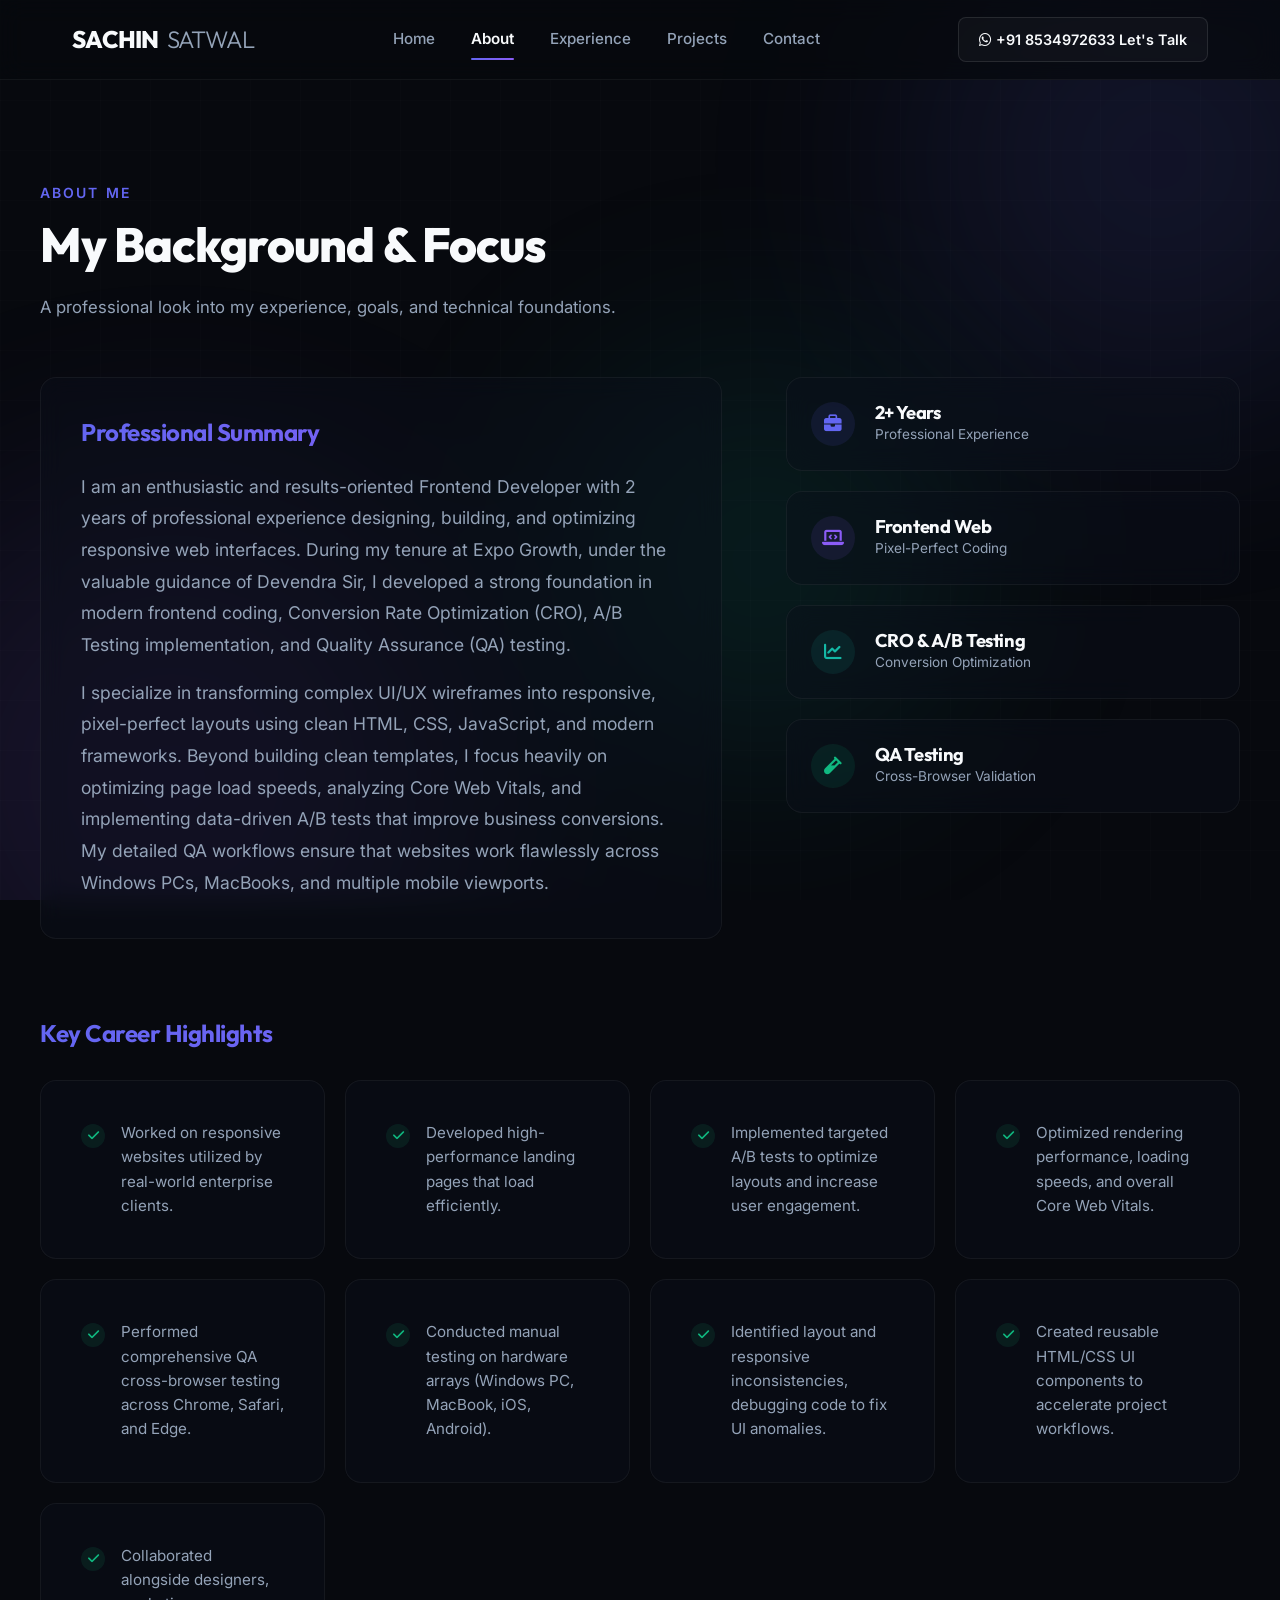
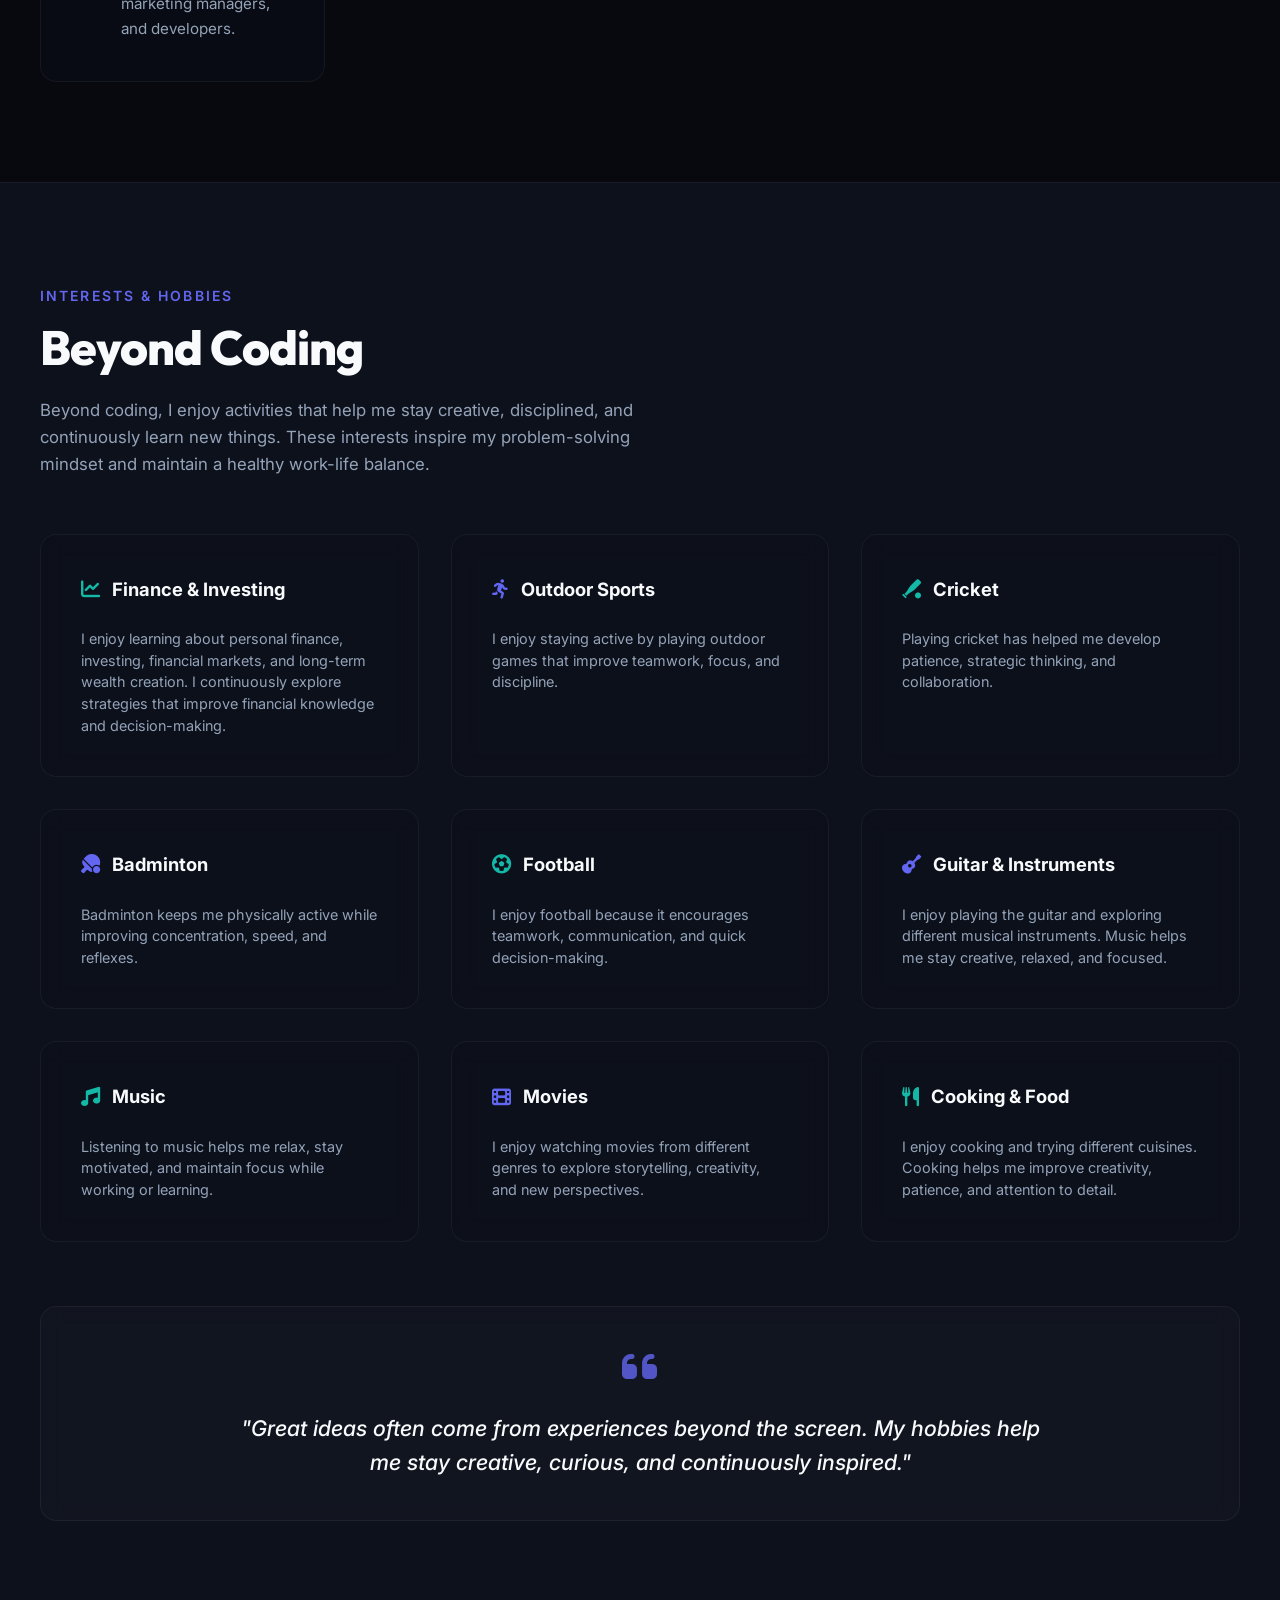
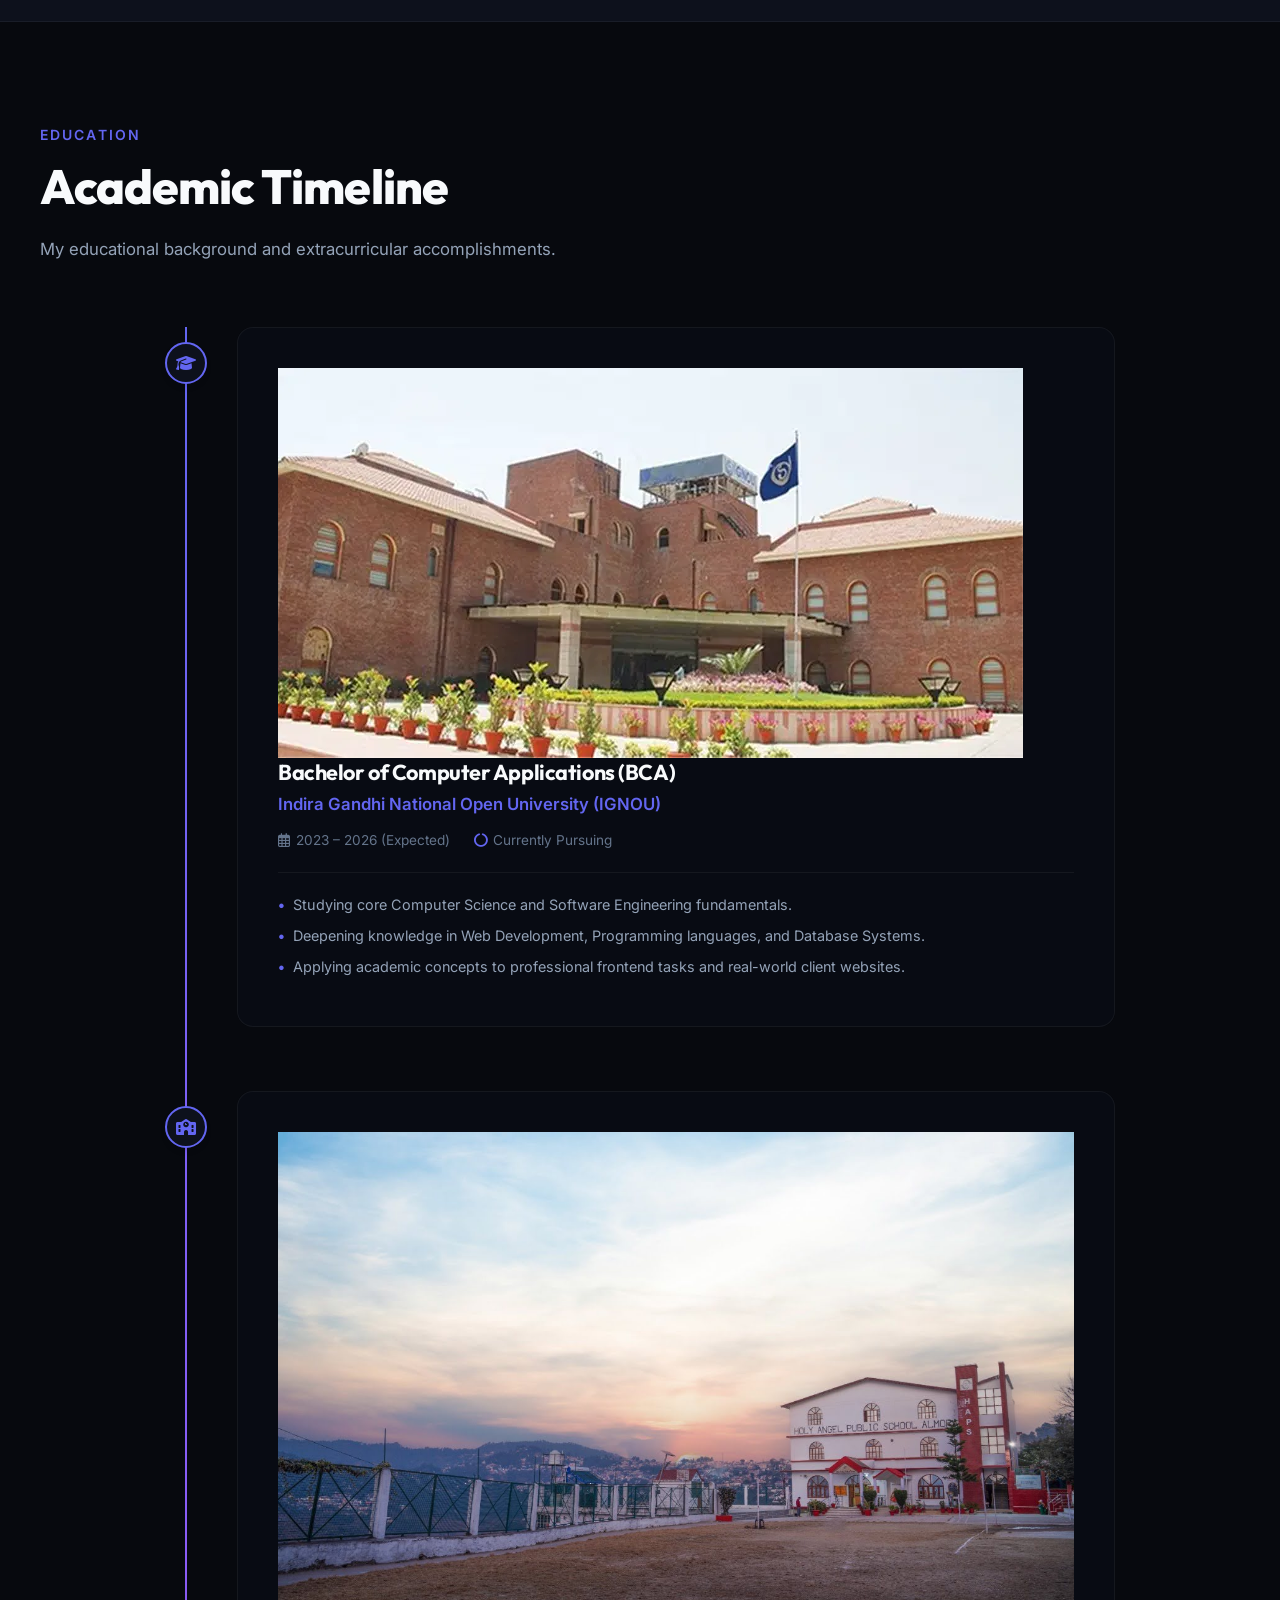
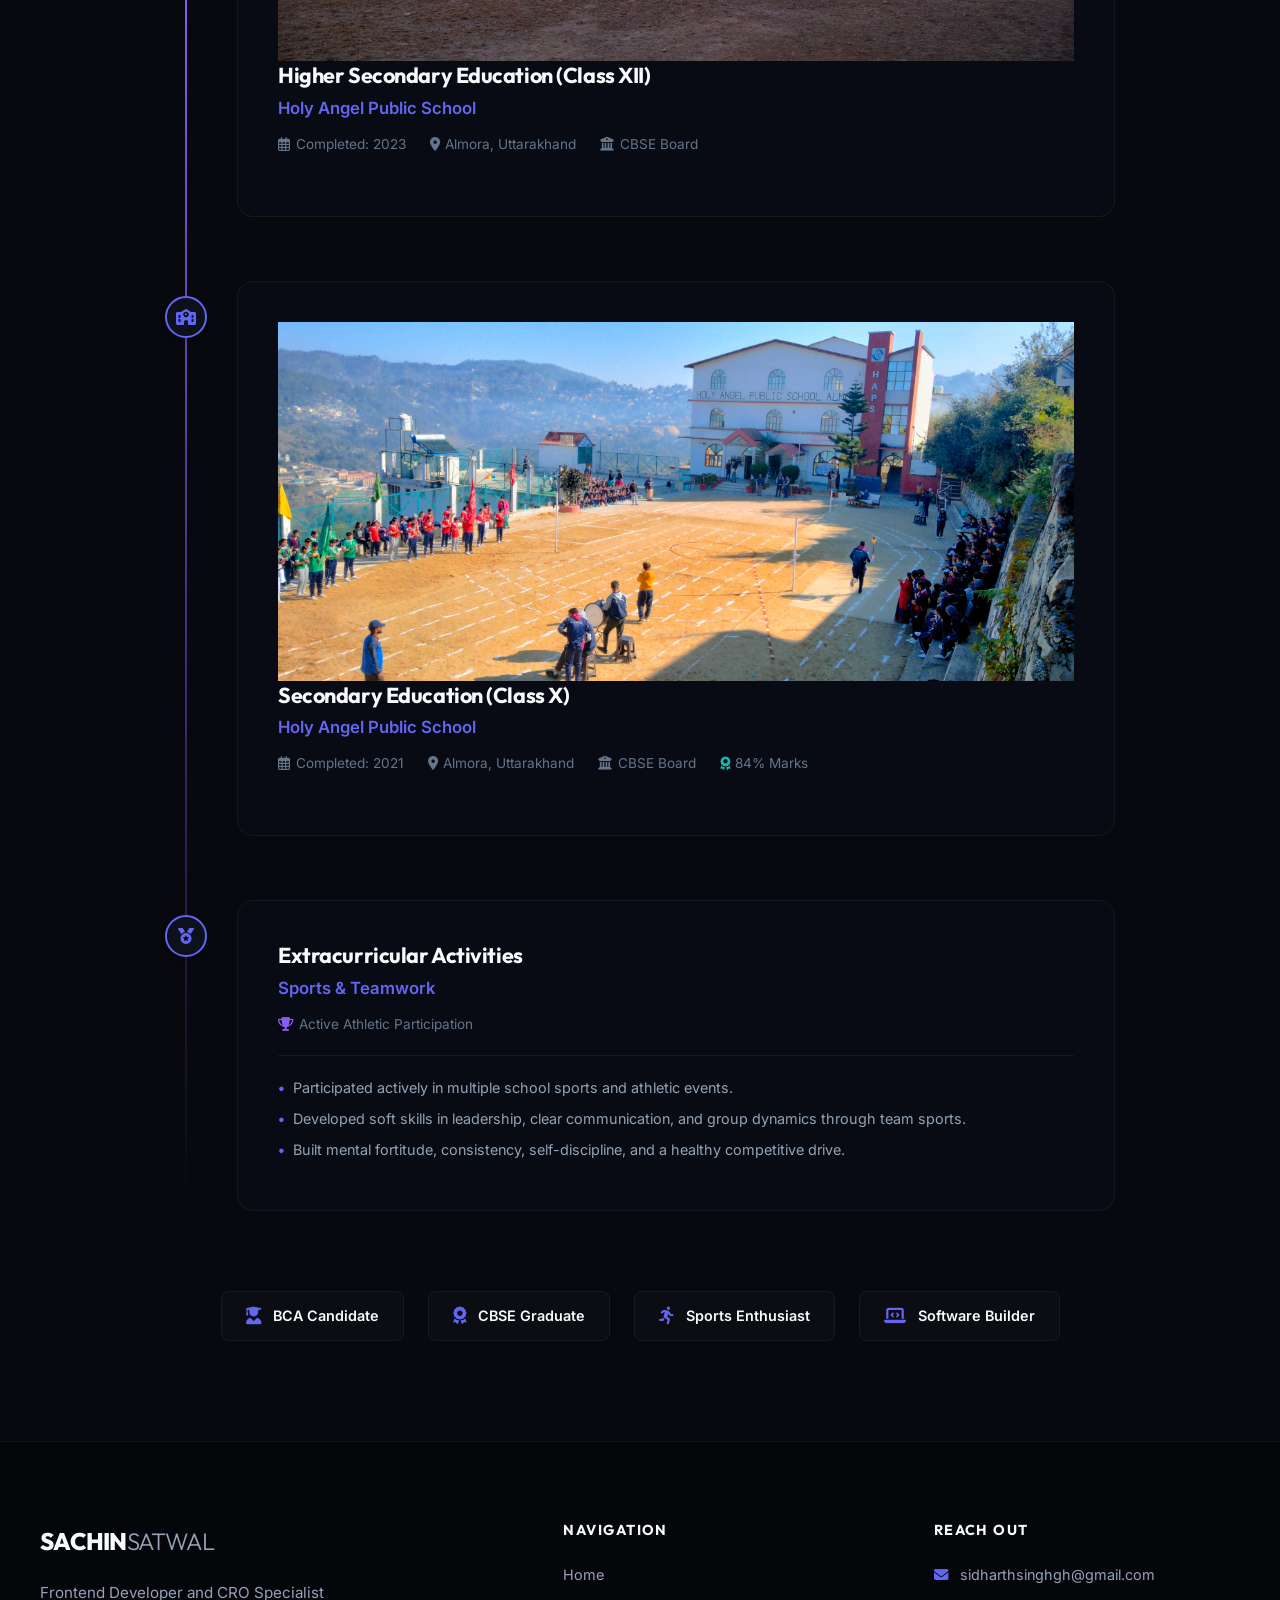
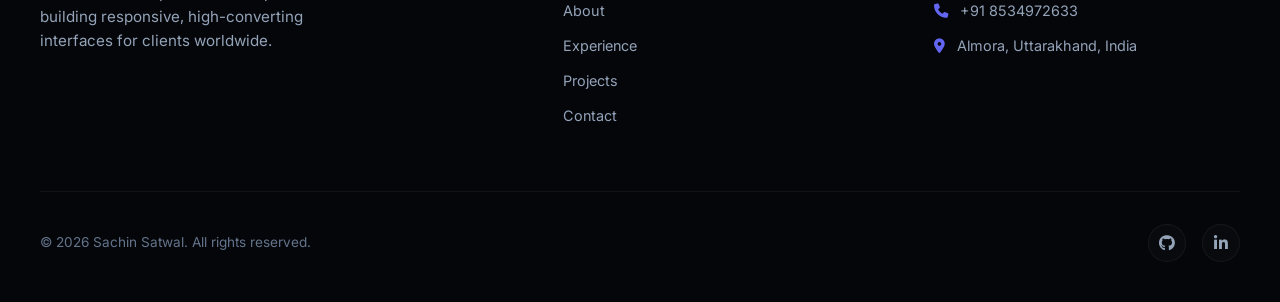
==== about.html @ 00984427 "updated" ====
<!DOCTYPE html>
<html lang="en">
<head>
    <meta charset="UTF-8">
    <meta name="viewport" content="width=device-width, initial-scale=1.0">
    <meta name="description" content="Learn more about Sachin Satwal - Frontend Developer, CRO & A/B Testing Specialist. Review his professional background, education, and detailed technical skills.">
    <title>About Me | Sachin Satwal</title>
    <!-- Fonts & CSS -->
    <link rel="stylesheet" href="style.css">
    <!-- FontAwesome Icons CDN -->
    <link rel="stylesheet" href="https://cdnjs.cloudflare.com/ajax/libs/font-awesome/6.4.0/css/all.min.css">
</head>
<body>
    <!-- Premium Loader Overlay -->
    <div class="loader-overlay">
        <div class="loader-content">
            <div class="loader-spinner"></div>
            <div class="loader-logo">SACHIN<span>.SATWAL</span></div>
        </div>
    </div>

    <!-- Background Decoration -->
    <div class="background-blobs">
        <div class="blob blob-1"></div>
        <div class="blob blob-2"></div>
        <div class="blob blob-3"></div>
    </div>
    <div class="background-grid"></div>

    <!-- Sticky Navigation Header -->
    <header class="header">
        <div class="nav-container">
            <a href="index.html" class="logo">SACHIN<span>SATWAL</span></a>
            
            <nav class="nav-links">
                <a href="index.html" class="nav-link">Home</a>
                <a href="about.html" class="nav-link">About</a>
                <a href="experience.html" class="nav-link">Experience</a>
                <a href="projects.html" class="nav-link">Projects</a>
                <a href="contact.html" class="nav-link">Contact</a>
            </nav>

            <a href="https://wa.me/918534972633" target="_blank" class="nav-cta"><i class="fab fa-whatsapp"></i> +91 8534972633 Let's Talk</a>

            <button class="mobile-nav-toggle" aria-label="Toggle Menu">
                <span></span>
                <span></span>
                <span></span>
            </button>
        </div>
    </header>

    <!-- Mobile Drawer Panel Navigation -->
    <div class="mobile-menu">
        <a href="index.html" class="nav-link">Home</a>
        <a href="about.html" class="nav-link">About</a>
        <a href="experience.html" class="nav-link">Experience</a>
        <a href="projects.html" class="nav-link">Projects</a>
        <a href="contact.html" class="nav-link">Contact</a>
        <a href="contact.html" class="btn btn-primary" style="margin-top: 1rem; width: 100%;">Let's Talk</a>
    </div>

    <main style="padding-top: var(--header-height);">
        <!-- About Profile & Career Section -->
        <section>
            <div class="container">
                <div class="reveal">
                    <span class="section-subtitle">About Me</span>
                    <h1 class="section-title">My Background & Focus</h1>
                    <p class="section-description">A professional look into my experience, goals, and technical foundations.</p>
                </div>

                <div class="about-layout" style="margin-bottom: 5rem;">
                    <!-- Professional Summary -->
                    <div class="about-left reveal">
                        <div class="glass-card">
                            <h2 style="font-family: var(--font-heading); font-size: 1.5rem; margin-bottom: 1.5rem;" class="text-gradient-primary">Professional Summary</h2>
                            <p class="about-summary">
                                I am an enthusiastic and results-oriented Frontend Developer with 2 years of professional experience designing, building, and optimizing responsive web interfaces. During my tenure at Expo Growth, under the valuable guidance of Devendra Sir, I developed a strong foundation in modern frontend coding, Conversion Rate Optimization (CRO), A/B Testing implementation, and Quality Assurance (QA) testing. 
                            </p>
                            <p class="about-summary" style="margin-top: 1rem;">
                                I specialize in transforming complex UI/UX wireframes into responsive, pixel-perfect layouts using clean HTML, CSS, JavaScript, and modern frameworks. Beyond building clean templates, I focus heavily on optimizing page load speeds, analyzing Core Web Vitals, and implementing data-driven A/B tests that improve business conversions. My detailed QA workflows ensure that websites work flawlessly across Windows PCs, MacBooks, and multiple mobile viewports.
                            </p>
                        </div>
                    </div>

                    <!-- Stat Cards column -->
                    <div class="about-right reveal" style="transition-delay: 0.1s;">
                        <div style="display: flex; flex-direction: column; gap: 1.25rem;">
                            <div class="glass-card" style="padding: 1.5rem; display: flex; align-items: center; gap: 1.25rem; transform: none; box-shadow: none;">
                                <div class="highlight-icon" style="background: rgba(99,102,241,0.1); color: var(--accent-indigo); width: 44px; height: 44px; font-size: 1.1rem; margin-top: 0;">
                                    <i class="fas fa-briefcase"></i>
                                </div>
                                <div>
                                    <h4 style="font-size: 1.15rem; font-weight: 700;">2+ Years</h4>
                                    <p style="font-size: 0.85rem; color: var(--text-secondary);">Professional Experience</p>
                                </div>
                            </div>
                            <div class="glass-card" style="padding: 1.5rem; display: flex; align-items: center; gap: 1.25rem; transform: none; box-shadow: none;">
                                <div class="highlight-icon" style="background: rgba(139,92,246,0.1); color: var(--accent-violet); width: 44px; height: 44px; font-size: 1.1rem; margin-top: 0;">
                                    <i class="fas fa-laptop-code"></i>
                                </div>
                                <div>
                                    <h4 style="font-size: 1.15rem; font-weight: 700;">Frontend Web</h4>
                                    <p style="font-size: 0.85rem; color: var(--text-secondary);">Pixel-Perfect Coding</p>
                                </div>
                            </div>
                            <div class="glass-card" style="padding: 1.5rem; display: flex; align-items: center; gap: 1.25rem; transform: none; box-shadow: none;">
                                <div class="highlight-icon" style="background: rgba(20,184,166,0.1); color: var(--accent-teal); width: 44px; height: 44px; font-size: 1.1rem; margin-top: 0;">
                                    <i class="fas fa-chart-line"></i>
                                </div>
                                <div>
                                    <h4 style="font-size: 1.15rem; font-weight: 700;">CRO & A/B Testing</h4>
                                    <p style="font-size: 0.85rem; color: var(--text-secondary);">Conversion Optimization</p>
                                </div>
                            </div>
                            <div class="glass-card" style="padding: 1.5rem; display: flex; align-items: center; gap: 1.25rem; transform: none; box-shadow: none;">
                                <div class="highlight-icon" style="background: rgba(16,185,129,0.1); color: var(--accent-emerald); width: 44px; height: 44px; font-size: 1.1rem; margin-top: 0;">
                                    <i class="fas fa-vial"></i>
                                </div>
                                <div>
                                    <h4 style="font-size: 1.15rem; font-weight: 700;">QA Testing</h4>
                                    <p style="font-size: 0.85rem; color: var(--text-secondary);">Cross-Browser Validation</p>
                                </div>
                            </div>
                        </div>
                    </div>
                </div>

                <!-- Career Highlights -->
                <div class="reveal">
                    <h3 style="font-family: var(--font-heading); font-size: 1.5rem; margin-bottom: 2rem;" class="text-gradient-primary">Key Career Highlights</h3>
                    <div class="highlights-list">
                        <div class="glass-card highlight-item">
                            <div class="highlight-icon"><i class="fas fa-check"></i></div>
                            <div class="highlight-text">Worked on responsive websites utilized by real-world enterprise clients.</div>
                        </div>
                        <div class="glass-card highlight-item">
                            <div class="highlight-icon"><i class="fas fa-check"></i></div>
                            <div class="highlight-text">Developed high-performance landing pages that load efficiently.</div>
                        </div>
                        <div class="glass-card highlight-item">
                            <div class="highlight-icon"><i class="fas fa-check"></i></div>
                            <div class="highlight-text">Implemented targeted A/B tests to optimize layouts and increase user engagement.</div>
                        </div>
                        <div class="glass-card highlight-item">
                            <div class="highlight-icon"><i class="fas fa-check"></i></div>
                            <div class="highlight-text">Optimized rendering performance, loading speeds, and overall Core Web Vitals.</div>
                        </div>
                        <div class="glass-card highlight-item">
                            <div class="highlight-icon"><i class="fas fa-check"></i></div>
                            <div class="highlight-text">Performed comprehensive QA cross-browser testing across Chrome, Safari, and Edge.</div>
                        </div>
                        <div class="glass-card highlight-item">
                            <div class="highlight-icon"><i class="fas fa-check"></i></div>
                            <div class="highlight-text">Conducted manual testing on hardware arrays (Windows PC, MacBook, iOS, Android).</div>
                        </div>
                        <div class="glass-card highlight-item">
                            <div class="highlight-icon"><i class="fas fa-check"></i></div>
                            <div class="highlight-text">Identified layout and responsive inconsistencies, debugging code to fix UI anomalies.</div>
                        </div>
                        <div class="glass-card highlight-item">
                            <div class="highlight-icon"><i class="fas fa-check"></i></div>
                            <div class="highlight-text">Created reusable HTML/CSS UI components to accelerate project workflows.</div>
                        </div>
                        <div class="glass-card highlight-item">
                            <div class="highlight-icon"><i class="fas fa-check"></i></div>
                            <div class="highlight-text">Collaborated alongside designers, marketing managers, and developers.</div>
                        </div>
                    </div>
                </div>
            </div>
        </section>

        <!-- Interests & Hobbies Section -->
        <section style="background: var(--bg-secondary); border-top: 1px solid var(--card-border); border-bottom: 1px solid var(--card-border);">
            <div class="container">
                <div class="reveal">
                    <span class="section-subtitle">Interests & Hobbies</span>
                    <h2 class="section-title">Beyond Coding</h2>
                    <p class="section-description">Beyond coding, I enjoy activities that help me stay creative, disciplined, and continuously learn new things. These interests inspire my problem-solving mindset and maintain a healthy work-life balance.</p>
                </div>

                <div class="skills-grid reveal">
                    <!-- Finance & Investing -->
                    <div class="glass-card">
                        <div class="skill-category-title">
                            <i class="fas fa-chart-line skill-category-icon" style="color: var(--accent-teal);"></i>
                            <span>Finance & Investing</span>
                        </div>
                        <p style="color: var(--text-secondary); font-size: 0.9rem; line-height: 1.5; margin-top: 1rem;">I enjoy learning about personal finance, investing, financial markets, and long-term wealth creation. I continuously explore strategies that improve financial knowledge and decision-making.</p>
                    </div>

                    <!-- Outdoor Sports -->
                    <div class="glass-card">
                        <div class="skill-category-title">
                            <i class="fas fa-running skill-category-icon" style="color: var(--accent-indigo);"></i>
                            <span>Outdoor Sports</span>
                        </div>
                        <p style="color: var(--text-secondary); font-size: 0.9rem; line-height: 1.5; margin-top: 1rem;">I enjoy staying active by playing outdoor games that improve teamwork, focus, and discipline.</p>
                    </div>

                    <!-- Cricket -->
                    <div class="glass-card">
                        <div class="skill-category-title">
                            <i class="fas fa-baseball-bat-ball skill-category-icon" style="color: var(--accent-teal);"></i>
                            <span>Cricket</span>
                        </div>
                        <p style="color: var(--text-secondary); font-size: 0.9rem; line-height: 1.5; margin-top: 1rem;">Playing cricket has helped me develop patience, strategic thinking, and collaboration.</p>
                    </div>

                    <!-- Badminton -->
                    <div class="glass-card">
                        <div class="skill-category-title">
                            <i class="fas fa-table-tennis-paddle-ball skill-category-icon" style="color: var(--accent-indigo);"></i>
                            <span>Badminton</span>
                        </div>
                        <p style="color: var(--text-secondary); font-size: 0.9rem; line-height: 1.5; margin-top: 1rem;">Badminton keeps me physically active while improving concentration, speed, and reflexes.</p>
                    </div>

                    <!-- Football -->
                    <div class="glass-card">
                        <div class="skill-category-title">
                            <i class="fas fa-futbol skill-category-icon" style="color: var(--accent-teal);"></i>
                            <span>Football</span>
                        </div>
                        <p style="color: var(--text-secondary); font-size: 0.9rem; line-height: 1.5; margin-top: 1rem;">I enjoy football because it encourages teamwork, communication, and quick decision-making.</p>
                    </div>

                    <!-- Guitar & Musical Instruments -->
                    <div class="glass-card">
                        <div class="skill-category-title">
                            <i class="fas fa-guitar skill-category-icon" style="color: var(--accent-indigo);"></i>
                            <span>Guitar & Instruments</span>
                        </div>
                        <p style="color: var(--text-secondary); font-size: 0.9rem; line-height: 1.5; margin-top: 1rem;">I enjoy playing the guitar and exploring different musical instruments. Music helps me stay creative, relaxed, and focused.</p>
                    </div>

                    <!-- Music -->
                    <div class="glass-card">
                        <div class="skill-category-title">
                            <i class="fas fa-music skill-category-icon" style="color: var(--accent-teal);"></i>
                            <span>Music</span>
                        </div>
                        <p style="color: var(--text-secondary); font-size: 0.9rem; line-height: 1.5; margin-top: 1rem;">Listening to music helps me relax, stay motivated, and maintain focus while working or learning.</p>
                    </div>

                    <!-- Movies -->
                    <div class="glass-card">
                        <div class="skill-category-title">
                            <i class="fas fa-film skill-category-icon" style="color: var(--accent-indigo);"></i>
                            <span>Movies</span>
                        </div>
                        <p style="color: var(--text-secondary); font-size: 0.9rem; line-height: 1.5; margin-top: 1rem;">I enjoy watching movies from different genres to explore storytelling, creativity, and new perspectives.</p>
                    </div>

                    <!-- Cooking & Food -->
                    <div class="glass-card">
                        <div class="skill-category-title">
                            <i class="fas fa-utensils skill-category-icon" style="color: var(--accent-teal);"></i>
                            <span>Cooking & Food</span>
                        </div>
                        <p style="color: var(--text-secondary); font-size: 0.9rem; line-height: 1.5; margin-top: 1rem;">I enjoy cooking and trying different cuisines. Cooking helps me improve creativity, patience, and attention to detail.</p>
                    </div>
                </div>
                
                <div class="quote-container reveal" style="text-align: center; margin-top: 4rem; padding: 2.5rem; background: rgba(255,255,255,0.02); border-radius: var(--radius-md); border: 1px solid var(--card-border); backdrop-filter: blur(10px); transition: var(--transition-smooth);">
                    <i class="fas fa-quote-left" style="color: var(--accent-indigo); font-size: 2.5rem; margin-bottom: 1.5rem; opacity: 0.8;"></i>
                    <p style="font-size: 1.35rem; font-weight: 500; font-style: italic; color: var(--text-primary); line-height: 1.6; max-width: 800px; margin: 0 auto;">"Great ideas often come from experiences beyond the screen. My hobbies help me stay creative, curious, and continuously inspired."</p>
                </div>
            </div>
        </section>

        <!-- Education Section -->
        <section>
            <div class="container">
                <div class="reveal">
                    <span class="section-subtitle">Education</span>
                    <h2 class="section-title">Academic Timeline</h2>
                    <p class="section-description">My educational background and extracurricular accomplishments.</p>
                </div>

                <div class="edu-timeline reveal">
                    <!-- BCA -->
                    <div class="edu-item">
                        <div class="edu-node">
                            <i class="fas fa-graduation-cap"></i>
                        </div>
                        <div class="glass-card edu-card">
                            <div class="edu-card-content">
                                <img src="assets/ignoupic.webp" alt="IGNOU logo" class="edu-institution-img">
                                <div class="edu-info">
                                    <h3 class="edu-degree">Bachelor of Computer Applications (BCA)</h3>
                                    <p class="edu-school">Indira Gandhi National Open University (IGNOU)</p>
                                    <div class="edu-meta">
                                        <span><i class="far fa-calendar-alt"></i> 2023 – 2026 (Expected)</span>
                                        <span><i class="fas fa-circle-notch fa-spin" style="color: var(--accent-indigo);"></i> Currently Pursuing</span>
                                    </div>
                                    <ul class="edu-highlights">
                                        <li>Studying core Computer Science and Software Engineering fundamentals.</li>
                                        <li>Deepening knowledge in Web Development, Programming languages, and Database Systems.</li>
                                        <li>Applying academic concepts to professional frontend tasks and real-world client websites.</li>
                                    </ul>
                                </div>
                            </div>
                        </div>
                    </div>

                    <!-- Class XII -->
                    <div class="edu-item">
                        <div class="edu-node">
                            <i class="fas fa-school"></i>
                        </div>
                        <div class="glass-card edu-card">
                            <div class="edu-card-content">
                                <img src="assets/school.jpg" alt="Holy Angel Public School" class="edu-institution-img">
                                <div class="edu-info">
                                    <h3 class="edu-degree">Higher Secondary Education (Class XII)</h3>
                                    <p class="edu-school">Holy Angel Public School</p>
                                    <div class="edu-meta">
                                        <span><i class="far fa-calendar-alt"></i> Completed: 2023</span>
                                        <span><i class="fas fa-location-dot"></i> Almora, Uttarakhand</span>
                                        <span><i class="fas fa-building-columns"></i> CBSE Board</span>
                                    </div>
                                </div>
                            </div>
                        </div>
                    </div>

                    <!-- Class X -->
                    <div class="edu-item">
                        <div class="edu-node">
                            <i class="fas fa-school"></i>
                        </div>
                        <div class="glass-card edu-card">
                            <div class="edu-card-content">
                                <img src="assets/school2.jpg" alt="Holy Angel Public School Campus" class="edu-institution-img">
                                <div class="edu-info">
                                    <h3 class="edu-degree">Secondary Education (Class X)</h3>
                                    <p class="edu-school">Holy Angel Public School</p>
                                    <div class="edu-meta">
                                        <span><i class="far fa-calendar-alt"></i> Completed: 2021</span>
                                        <span><i class="fas fa-location-dot"></i> Almora, Uttarakhand</span>
                                        <span><i class="fas fa-building-columns"></i> CBSE Board</span>
                                        <span><i class="fas fa-award" style="color: var(--accent-teal);"></i> 84% Marks</span>
                                    </div>
                                </div>
                            </div>
                        </div>
                    </div>

                    <!-- Extracurricular Activities -->
                    <div class="edu-item">
                        <div class="edu-node">
                            <i class="fas fa-medal"></i>
                        </div>
                        <div class="glass-card edu-card">
                            <div class="edu-info">
                                <h3 class="edu-degree">Extracurricular Activities</h3>
                                <p class="edu-school">Sports & Teamwork</p>
                                <div class="edu-meta">
                                    <span><i class="fas fa-trophy" style="color: var(--accent-violet);"></i> Active Athletic Participation</span>
                                </div>
                                <ul class="edu-highlights" style="margin-top: 0.5rem;">
                                    <li>Participated actively in multiple school sports and athletic events.</li>
                                    <li>Developed soft skills in leadership, clear communication, and group dynamics through team sports.</li>
                                    <li>Built mental fortitude, consistency, self-discipline, and a healthy competitive drive.</li>
                                </ul>
                            </div>
                        </div>
                    </div>
                </div>

                <!-- Achievements Badges Showcase -->
                <div class="edu-badges reveal">
                    <div class="edu-badge"><i class="fas fa-user-graduate"></i> BCA Candidate</div>
                    <div class="edu-badge"><i class="fas fa-award"></i> CBSE Graduate</div>
                    <div class="edu-badge"><i class="fas fa-running"></i> Sports Enthusiast</div>
                    <div class="edu-badge"><i class="fas fa-laptop-code"></i> Software Builder</div>
                </div>
            </div>
        </section>
    </main>

    <!-- Footer -->
    <footer class="footer">
        <div class="footer-top">
            <div class="footer-brand-col">
                <a href="index.html" class="footer-brand-logo">SACHIN<span>SATWAL</span></a>
                <p class="footer-brand-desc">
                    Frontend Developer and CRO Specialist building responsive, high-converting interfaces for clients worldwide.
                </p>
            </div>
            
            <div class="footer-links-col">
                <h4 class="footer-col-title">Navigation</h4>
                <div class="footer-links">
                    <a href="index.html" class="footer-link">Home</a>
                    <a href="about.html" class="footer-link">About</a>
                    <a href="experience.html" class="footer-link">Experience</a>
                    <a href="projects.html" class="footer-link">Projects</a>
                    <a href="contact.html" class="footer-link">Contact</a>
                </div>
            </div>

            <div class="footer-links-col">
                <h4 class="footer-col-title">Reach Out</h4>
                <div class="footer-contact-info">
                    <p><i class="fas fa-envelope" style="color: var(--accent-indigo); margin-right: 0.5rem;"></i> sidharthsinghgh@gmail.com</p>
                    <p><i class="fas fa-phone" style="color: var(--accent-indigo); margin-right: 0.5rem;"></i> +91 8534972633</p>
                    <p><i class="fas fa-location-dot" style="color: var(--accent-indigo); margin-right: 0.5rem;"></i> Almora, Uttarakhand, India</p>
                </div>
            </div>
        </div>

        <div class="footer-bottom">
            <p class="copyright">&copy; 2026 Sachin Satwal. All rights reserved.</p>
            <div class="footer-socials">
                <a href="https://github.com/siddharthsingh125/" target="_blank" rel="noopener noreferrer" class="social-icon" style="width: 38px; height: 38px; font-size: 1rem;"><i class="fab fa-github"></i></a>
                <a href="https://linkedin.com" target="_blank" rel="noopener noreferrer" class="social-icon" style="width: 38px; height: 38px; font-size: 1rem;"><i class="fab fa-linkedin-in"></i></a>
            </div>
        </div>
    </footer>

    <!-- Global Javascript File -->
    <script src="script.js"></script>
</body>
</html>
---- style.css ----
@import url('https://fonts.googleapis.com/css2?family=Inter:wght@300;400;500;600;700&family=Outfit:wght@300;400;500;600;700;800&display=swap');

:root {
    /* Color Palette */
    --bg-primary: #07090e;
    --bg-secondary: #0d111c;
    --text-primary: #f8fafc;
    --text-secondary: #94a3b8;
    --text-muted: #64748b;
    
    /* Accents & Gradients */
    --accent-indigo: #6366f1;
    --accent-violet: #8b5cf6;
    --accent-teal: #14b8a6;
    --accent-emerald: #10b981;
    
    --grad-primary: linear-gradient(135deg, var(--accent-indigo), var(--accent-violet));
    --grad-teal: linear-gradient(135deg, var(--accent-teal), var(--accent-emerald));
    --grad-dark: linear-gradient(180deg, var(--bg-primary), var(--bg-secondary));
    
    /* Glassmorphism Variables */
    --card-bg: rgba(13, 17, 28, 0.45);
    --card-border: rgba(255, 255, 255, 0.05);
    --card-border-hover: rgba(99, 102, 241, 0.25);
    --nav-bg: rgba(7, 9, 14, 0.7);
    --shadow-sm: 0 4px 6px -1px rgba(0, 0, 0, 0.1), 0 2px 4px -1px rgba(0, 0, 0, 0.06);
    --shadow-lg: 0 20px 25px -5px rgba(0, 0, 0, 0.25), 0 10px 10px -5px rgba(0, 0, 0, 0.15);
    --glow-primary: 0 0 30px rgba(99, 102, 241, 0.15);
    --glow-secondary: 0 0 30px rgba(20, 184, 166, 0.15);
    
    /* Typography */
    --font-heading: 'Outfit', sans-serif;
    --font-body: 'Inter', sans-serif;
    
    /* Layout */
    --max-width: 1200px;
    --header-height: 80px;
    --radius-sm: 8px;
    --radius-md: 16px;
    --radius-lg: 24px;
    
    /* Transition */
    --transition-smooth: all 0.4s cubic-bezier(0.16, 1, 0.3, 1);
    --transition-fast: all 0.2s ease;
}

/* ==========================================================================
   Base Reset & Styles
   ========================================================================== */
* {
    margin: 0;
    padding: 0;
    box-sizing: border-box;
    scroll-behavior: smooth;
}

body {
    background-color: var(--bg-primary);
    color: var(--text-primary);
    font-family: var(--font-body);
    line-height: 1.6;
    overflow-x: hidden;
    position: relative;
    min-height: 100vh;
}

/* Custom Scrollbar */
::-webkit-scrollbar {
    width: 8px;
}
::-webkit-scrollbar-track {
    background: var(--bg-primary);
}
::-webkit-scrollbar-thumb {
    background: rgba(255, 255, 255, 0.15);
    border-radius: var(--radius-sm);
    border: 2px solid var(--bg-primary);
}
::-webkit-scrollbar-thumb:hover {
    background: var(--accent-indigo);
}

a {
    color: inherit;
    text-decoration: none;
    transition: var(--transition-fast);
}

img {
    max-width: 100%;
    height: auto;
    display: block;
}

ul {
    list-style: none;
}

/* Background Blobs */
.background-blobs {
    position: fixed;
    top: 0;
    left: 0;
    width: 100vw;
    height: 100vh;
    z-index: -2;
    overflow: hidden;
    pointer-events: none;
}

.blob {
    position: absolute;
    border-radius: 50%;
    filter: blur(120px);
    opacity: 0.12;
    animation: blob-float 20s infinite alternate ease-in-out;
}

.blob-1 {
    width: 500px;
    height: 500px;
    background: var(--accent-indigo);
    top: -10%;
    right: -10%;
    animation-duration: 25s;
}

.blob-2 {
    width: 600px;
    height: 600px;
    background: var(--accent-violet);
    bottom: -20%;
    left: -10%;
    animation-duration: 30s;
    animation-delay: -5s;
}

.blob-3 {
    width: 400px;
    height: 400px;
    background: var(--accent-teal);
    top: 40%;
    right: 25%;
    animation-duration: 22s;
    animation-delay: -8s;
}

@keyframes blob-float {
    0% {
        transform: translate(0, 0) scale(1);
    }
    50% {
        transform: translate(60px, -40px) scale(1.15);
    }
    100% {
        transform: translate(-40px, 50px) scale(0.9);
    }
}

/* Background Overlay Grid */
.background-grid {
    position: fixed;
    top: 0;
    left: 0;
    width: 100%;
    height: 100%;
    z-index: -1;
    background-image: 
        linear-gradient(to right, rgba(255, 255, 255, 0.01) 1px, transparent 1px),
        linear-gradient(to bottom, rgba(255, 255, 255, 0.01) 1px, transparent 1px);
    background-size: 50px 50px;
    pointer-events: none;
}

/* ==========================================================================
   Typography & Typography Utilities
   ========================================================================== */
h1, h2, h3, h4, h5, h6 {
    font-family: var(--font-heading);
    font-weight: 700;
    letter-spacing: -0.02em;
    line-height: 1.2;
}

.text-gradient-primary {
    background: var(--grad-primary);
    -webkit-background-clip: text;
    -webkit-text-fill-color: transparent;
    background-clip: text;
}

.text-gradient-teal {
    background: var(--grad-teal);
    -webkit-background-clip: text;
    -webkit-text-fill-color: transparent;
    background-clip: text;
}

.section-subtitle {
    font-size: 0.875rem;
    font-weight: 600;
    text-transform: uppercase;
    letter-spacing: 0.15em;
    color: var(--accent-indigo);
    margin-bottom: 0.75rem;
    display: inline-block;
}

.section-title {
    font-size: clamp(2rem, 4vw, 3rem);
    margin-bottom: 1.25rem;
    font-weight: 800;
}

.section-description {
    color: var(--text-secondary);
    max-width: 600px;
    margin-bottom: 3.5rem;
    font-size: 1.05rem;
}

/* ==========================================================================
   Components: Header & Navigation
   ========================================================================== */
.header {
    position: fixed;
    top: 0;
    left: 0;
    width: 100%;
    height: var(--header-height);
    background: var(--nav-bg);
    backdrop-filter: blur(12px);
    -webkit-backdrop-filter: blur(12px);
    border-bottom: 1px solid var(--card-border);
    z-index: 100;
    transition: var(--transition-smooth);
}

.header.scrolled {
    height: 70px;
    background: rgba(7, 9, 14, 0.9);
    box-shadow: var(--shadow-lg);
}

.nav-container {
    max-width: var(--max-width);
    height: 100%;
    margin: 0 auto;
    padding: 0 2rem;
    display: flex;
    justify-content: space-between;
    align-items: center;
}

.logo {
    font-family: var(--font-heading);
    font-size: 1.5rem;
    font-weight: 800;
    letter-spacing: -0.03em;
    display: flex;
    align-items: center;
    gap: 0.5rem;
}

.logo span {
    font-weight: 300;
    color: var(--text-secondary);
}

.nav-links {
    display: flex;
    gap: 2.25rem;
    align-items: center;
}

.nav-link {
    font-size: 0.95rem;
    font-weight: 500;
    color: var(--text-secondary);
    position: relative;
    padding: 0.5rem 0;
}

.nav-link:hover {
    color: var(--text-primary);
}

.nav-link::after {
    content: '';
    position: absolute;
    bottom: 0;
    left: 0;
    width: 0;
    height: 2px;
    background: var(--grad-primary);
    transition: var(--transition-smooth);
    border-radius: 2px;
}

.nav-link.active {
    color: var(--text-primary);
    font-weight: 600;
}

.nav-link.active::after {
    width: 100%;
}

/* Call to Action Button in Nav */
.nav-cta {
    padding: 0.6rem 1.25rem;
    border-radius: var(--radius-sm);
    font-size: 0.9rem;
    font-weight: 600;
    border: 1px solid rgba(255, 255, 255, 0.1);
    background: rgba(255, 255, 255, 0.03);
    transition: var(--transition-smooth);
}

.nav-cta:hover {
    background: var(--text-primary);
    color: var(--bg-primary);
    border-color: var(--text-primary);
    box-shadow: 0 0 20px rgba(255, 255, 255, 0.1);
}

/* Mobile Nav Toggle */
.mobile-nav-toggle {
    display: none;
    background: none;
    border: none;
    cursor: pointer;
    width: 40px;
    height: 40px;
    position: relative;
    z-index: 110;
}

.mobile-nav-toggle span {
    display: block;
    width: 24px;
    height: 2px;
    background: var(--text-primary);
    position: absolute;
    left: 8px;
    transition: var(--transition-smooth);
}

.mobile-nav-toggle span:nth-child(1) { top: 14px; }
.mobile-nav-toggle span:nth-child(2) { top: 20px; }
.mobile-nav-toggle span:nth-child(3) { top: 26px; }

.mobile-nav-toggle.open span:nth-child(1) {
    transform: translateY(6px) rotate(45deg);
}

.mobile-nav-toggle.open span:nth-child(2) {
    opacity: 0;
}

.mobile-nav-toggle.open span:nth-child(3) {
    transform: translateY(-6px) rotate(-45deg);
}

/* Mobile Menu Panel */
.mobile-menu {
    position: fixed;
    top: 0;
    right: -100%;
    width: 300px;
    height: 100vh;
    background: rgba(7, 9, 14, 0.98);
    backdrop-filter: blur(20px);
    -webkit-backdrop-filter: blur(20px);
    border-left: 1px solid var(--card-border);
    padding: 100px 30px 40px;
    display: flex;
    flex-direction: column;
    gap: 2rem;
    z-index: 99;
    transition: var(--transition-smooth);
    box-shadow: var(--shadow-lg);
}

.mobile-menu.open {
    right: 0;
}

.mobile-menu .nav-link {
    font-size: 1.2rem;
    padding: 0.5rem 0;
}

/* ==========================================================================
   Components: Layout & Sections
   ========================================================================== */
section {
    padding: 100px 2rem;
    position: relative;
}

.container {
    max-width: var(--max-width);
    margin: 0 auto;
}

/* Glassmorphism Cards */
.glass-card {
    background: var(--card-bg);
    border: 1px solid var(--card-border);
    border-radius: var(--radius-md);
    padding: 2.5rem;
    backdrop-filter: blur(12px);
    -webkit-backdrop-filter: blur(12px);
    transition: var(--transition-smooth);
}

.glass-card:hover {
    border-color: var(--card-border-hover);
    transform: translateY(-6px);
    box-shadow: var(--shadow-lg), var(--glow-primary);
}

/* Premium Buttons */
.btn-group {
    display: flex;
    gap: 1.25rem;
    flex-wrap: wrap;
}

.btn {
    display: inline-flex;
    align-items: center;
    justify-content: center;
    gap: 0.75rem;
    padding: 0.9rem 2rem;
    border-radius: var(--radius-sm);
    font-size: 0.95rem;
    font-weight: 600;
    cursor: pointer;
    transition: var(--transition-smooth);
}

.btn-primary {
    background: var(--grad-primary);
    color: var(--text-primary);
    border: none;
    box-shadow: 0 4px 20px rgba(99, 102, 241, 0.3);
}

.btn-primary:hover {
    box-shadow: 0 6px 30px rgba(99, 102, 241, 0.5), 0 0 15px rgba(139, 92, 246, 0.4);
    transform: translateY(-2px);
}

.btn-secondary {
    background: rgba(255, 255, 255, 0.03);
    color: var(--text-primary);
    border: 1px solid rgba(255, 255, 255, 0.1);
}

.btn-secondary:hover {
    background: rgba(255, 255, 255, 0.08);
    border-color: rgba(255, 255, 255, 0.25);
    transform: translateY(-2px);
}

.btn-icon {
    font-size: 1.1rem;
    transition: var(--transition-fast);
}

.btn:hover .btn-icon {
    transform: translateX(3px);
}

/* ==========================================================================
   Section: Hero Section
   ========================================================================== */
.hero-section {
    min-height: 100vh;
    display: flex;
    align-items: center;
    justify-content: center;
    padding-top: var(--header-height);
    position: relative;
}

.hero-content {
    text-align: center;
    max-width: 850px;
    display: flex;
    flex-direction: column;
    align-items: center;
    z-index: 5;
}

.hero-tag {
    font-size: 0.9rem;
    font-weight: 600;
    letter-spacing: 0.2em;
    text-transform: uppercase;
    color: var(--accent-indigo);
    background: rgba(99, 102, 241, 0.08);
    border: 1px solid rgba(99, 102, 241, 0.2);
    padding: 0.5rem 1.25rem;
    border-radius: 100px;
    margin-bottom: 2rem;
    box-shadow: var(--glow-primary);
}

.hero-title {
    font-size: clamp(2.5rem, 7vw, 5.5rem);
    font-weight: 800;
    line-height: 1.05;
    letter-spacing: -0.04em;
    margin-bottom: 1.5rem;
}

.hero-title span {
    display: block;
}

.hero-subtitle {
    font-size: clamp(1.2rem, 3vw, 2.2rem);
    font-weight: 700;
    color: var(--text-primary);
    margin-bottom: 2rem;
    height: 48px; /* Maintain height for typewriter typing to prevent layout shifts */
    display: flex;
    align-items: center;
    justify-content: center;
    font-family: var(--font-heading);
}

.hero-desc {
    font-size: clamp(1.05rem, 2vw, 1.2rem);
    color: var(--text-secondary);
    max-width: 650px;
    margin-bottom: 3.5rem;
    line-height: 1.7;
}

/* Hero Social Icons */
.hero-socials {
    display: flex;
    gap: 1.5rem;
    margin-top: 3rem;
}

.social-icon {
    width: 46px;
    height: 46px;
    border-radius: 50%;
    border: 1px solid var(--card-border);
    background: rgba(255, 255, 255, 0.02);
    display: flex;
    align-items: center;
    justify-content: center;
    color: var(--text-secondary);
    font-size: 1.2rem;
    transition: var(--transition-smooth);
}

.social-icon:hover {
    color: var(--text-primary);
    border-color: var(--accent-indigo);
    background: rgba(99, 102, 241, 0.08);
    transform: translateY(-4px) scale(1.05);
    box-shadow: var(--glow-primary);
}

/* Scroll Indicator */
.scroll-indicator {
    position: absolute;
    bottom: 3rem;
    left: 50%;
    transform: translateX(-50%);
    display: flex;
    flex-direction: column;
    align-items: center;
    gap: 0.5rem;
    color: var(--text-muted);
    font-size: 0.8rem;
    letter-spacing: 0.1em;
    text-transform: uppercase;
}

.mouse {
    width: 24px;
    height: 38px;
    border: 2px solid var(--text-muted);
    border-radius: 12px;
    position: relative;
}

.mouse::before {
    content: '';
    position: absolute;
    top: 8px;
    left: 50%;
    transform: translateX(-50%);
    width: 4px;
    height: 8px;
    background: var(--text-secondary);
    border-radius: 4px;
    animation: scroll-wheel 1.6s infinite ease-in-out;
}

@keyframes scroll-wheel {
    0% { opacity: 0; transform: translate(-50%, 0); }
    30% { opacity: 1; }
    100% { opacity: 0; transform: translate(-50%, 12px); }
}

/* ==========================================================================
   Section: Stats Cards Block
   ========================================================================== */
.stats-grid {
    display: grid;
    grid-template-columns: repeat(auto-fit, minmax(200px, 1fr));
    gap: 1.5rem;
    margin-bottom: 4rem;
}

.stat-card {
    text-align: center;
    padding: 2rem 1.5rem;
    position: relative;
    overflow: hidden;
}

.stat-number {
    font-family: var(--font-heading);
    font-size: 3rem;
    font-weight: 800;
    margin-bottom: 0.5rem;
    line-height: 1;
}

.stat-title {
    font-size: 0.9rem;
    color: var(--text-secondary);
    font-weight: 500;
}

/* ==========================================================================
   Section: About Me
   ========================================================================== */
.about-layout {
    display: grid;
    grid-template-columns: 1.2fr 0.8fr;
    gap: 4rem;
    margin-top: 2rem;
}

.about-left {
    display: flex;
    flex-direction: column;
    gap: 2.5rem;
}

.about-right {
    display: flex;
    flex-direction: column;
    gap: 2rem;
}

.about-summary {
    font-size: 1.1rem;
    color: var(--text-secondary);
    line-height: 1.8;
}

/* Highlight Items */
.highlights-list {
    display: grid;
    grid-template-columns: repeat(auto-fit, minmax(280px, 1fr));
    gap: 1.25rem;
}

.highlight-item {
    display: flex;
    gap: 1rem;
    align-items: flex-start;
}

.highlight-icon {
    width: 24px;
    height: 24px;
    border-radius: 50%;
    background: rgba(16, 185, 129, 0.1);
    color: var(--accent-emerald);
    display: flex;
    align-items: center;
    justify-content: center;
    flex-shrink: 0;
    font-size: 0.8rem;
    margin-top: 0.2rem;
}

.highlight-text {
    font-size: 0.95rem;
    color: var(--text-secondary);
}

/* ==========================================================================
   Section: Technical Skills
   ========================================================================== */
.skills-grid {
    display: grid;
    grid-template-columns: repeat(auto-fit, minmax(280px, 1fr));
    gap: 2rem;
}

.skill-category-title {
    font-size: 1.15rem;
    font-weight: 700;
    margin-bottom: 1.5rem;
    display: flex;
    align-items: center;
    gap: 0.75rem;
}

.skill-category-icon {
    color: var(--accent-indigo);
    font-size: 1.2rem;
}

.skills-pills {
    display: flex;
    flex-wrap: wrap;
    gap: 0.75rem;
}

.skill-pill {
    font-size: 0.85rem;
    font-weight: 500;
    color: var(--text-secondary);
    background: rgba(255, 255, 255, 0.03);
    border: 1px solid var(--card-border);
    padding: 0.5rem 1rem;
    border-radius: 100px;
    transition: var(--transition-smooth);
    display: inline-flex;
    align-items: center;
    gap: 0.5rem;
}

.skill-pill i {
    font-size: 0.95rem;
    background: var(--grad-primary);
    -webkit-background-clip: text;
    -webkit-text-fill-color: transparent;
}

.skill-pill:hover {
    border-color: var(--accent-indigo);
    color: var(--text-primary);
    background: rgba(99, 102, 241, 0.08);
    transform: translateY(-2px);
    box-shadow: 0 4px 12px rgba(99, 102, 241, 0.15);
}

/* ==========================================================================
   Section: Experience Vertical Timeline
   ========================================================================== */
.timeline {
    position: relative;
    max-width: 900px;
    margin: 4rem auto 0;
    padding-left: 3rem;
}

.timeline::before {
    content: '';
    position: absolute;
    top: 0;
    left: 7.5px;
    width: 2px;
    height: 100%;
    background: linear-gradient(180deg, var(--accent-indigo), var(--accent-teal), transparent);
}

.timeline-item {
    position: relative;
    margin-bottom: 4rem;
}

.timeline-item:last-child {
    margin-bottom: 0;
}

.timeline-dot {
    position: absolute;
    left: -3rem;
    top: 8px;
    width: 17px;
    height: 17px;
    border-radius: 50%;
    background: var(--bg-primary);
    border: 3px solid var(--accent-indigo);
    box-shadow: 0 0 10px var(--accent-indigo);
    z-index: 2;
    transition: var(--transition-smooth);
}

.timeline-item:hover .timeline-dot {
    background: var(--accent-indigo);
    box-shadow: 0 0 15px var(--accent-indigo), 0 0 30px var(--accent-indigo);
}

.timeline-card {
    position: relative;
}

.timeline-header {
    display: flex;
    justify-content: space-between;
    align-items: flex-start;
    flex-wrap: wrap;
    gap: 1rem;
    border-bottom: 1px solid var(--card-border);
    padding-bottom: 1.25rem;
    margin-bottom: 1.5rem;
}

.timeline-role {
    font-size: 1.35rem;
    font-weight: 700;
    margin-bottom: 0.25rem;
}

.timeline-company {
    font-size: 1rem;
    font-weight: 500;
    color: var(--accent-indigo);
}

.timeline-meta {
    text-align: right;
}

.timeline-duration {
    font-size: 0.9rem;
    font-weight: 600;
    color: var(--text-primary);
    background: rgba(255, 255, 255, 0.05);
    padding: 0.35rem 0.85rem;
    border-radius: var(--radius-sm);
    display: inline-block;
    margin-bottom: 0.5rem;
}

.timeline-manager {
    font-size: 0.8rem;
    color: var(--text-muted);
}

.timeline-body p {
    color: var(--text-secondary);
    margin-bottom: 1.5rem;
    font-size: 1rem;
}

.timeline-responsibilities-title {
    font-size: 0.95rem;
    font-weight: 600;
    margin-bottom: 1rem;
    text-transform: uppercase;
    letter-spacing: 0.05em;
    color: var(--text-primary);
}

.timeline-responsibilities {
    display: grid;
    grid-template-columns: 1fr;
    gap: 0.75rem;
    margin-bottom: 2rem;
}

.responsibility-item {
    display: flex;
    gap: 0.75rem;
    font-size: 0.95rem;
    color: var(--text-secondary);
}

.responsibility-bullet {
    color: var(--accent-indigo);
    font-size: 0.8rem;
    margin-top: 0.35rem;
}

/* Experience Achievement Grid */
.experience-achievements {
    margin-top: 2.5rem;
}

.achievements-grid {
    display: grid;
    grid-template-columns: repeat(auto-fit, minmax(260px, 1fr));
    gap: 1.25rem;
}

.achievement-card {
    background: rgba(255, 255, 255, 0.015);
    border: 1px solid rgba(255, 255, 255, 0.03);
    border-radius: var(--radius-sm);
    padding: 1.25rem;
    display: flex;
    gap: 1rem;
    align-items: center;
    transition: var(--transition-smooth);
}

.achievement-card:hover {
    background: rgba(255, 255, 255, 0.03);
    border-color: var(--accent-teal);
    transform: scale(1.02);
}

.achievement-icon {
    font-size: 1.25rem;
    color: var(--accent-teal);
    flex-shrink: 0;
}

.achievement-text {
    font-size: 0.9rem;
    color: var(--text-secondary);
}

/* Timeline Tech Stack Footer */
.timeline-tech-stack {
    border-top: 1px solid var(--card-border);
    padding-top: 1.25rem;
    margin-top: 2rem;
}

.timeline-tech-title {
    font-size: 0.85rem;
    font-weight: 600;
    text-transform: uppercase;
    letter-spacing: 0.08em;
    color: var(--text-muted);
    margin-bottom: 0.75rem;
}

/* Timeline Experience CTA */
.experience-cta-wrapper {
    margin-top: 5rem;
    text-align: center;
}

.experience-cta {
    font-size: 1.2rem;
    font-weight: 500;
    color: var(--text-secondary);
    margin-bottom: 1.5rem;
}

/* ==========================================================================
   Section: Services
   ========================================================================== */
.services-grid {
    display: grid;
    grid-template-columns: repeat(auto-fit, minmax(320px, 1fr));
    gap: 2rem;
    margin-top: 2rem;
}

.service-card {
    position: relative;
    overflow: hidden;
}

.service-card::before {
    content: '';
    position: absolute;
    top: 0;
    left: 0;
    width: 4px;
    height: 100%;
    background: var(--grad-primary);
    opacity: 0;
    transition: var(--transition-smooth);
}

.service-card:hover::before {
    opacity: 1;
}

.service-icon {
    width: 60px;
    height: 60px;
    border-radius: var(--radius-sm);
    background: rgba(99, 102, 241, 0.06);
    color: var(--accent-indigo);
    display: flex;
    align-items: center;
    justify-content: center;
    font-size: 1.75rem;
    margin-bottom: 1.75rem;
    border: 1px solid rgba(99, 102, 241, 0.15);
    transition: var(--transition-smooth);
}

.service-card:hover .service-icon {
    background: var(--grad-primary);
    color: var(--text-primary);
    border-color: transparent;
    box-shadow: 0 0 20px rgba(99, 102, 241, 0.3);
}

.service-title {
    font-size: 1.25rem;
    font-weight: 700;
    margin-bottom: 1rem;
}

.service-desc {
    font-size: 0.95rem;
    color: var(--text-secondary);
}

/* ==========================================================================
   Section: Featured Projects
   ========================================================================== */
.projects-grid {
    display: grid;
    grid-template-columns: repeat(auto-fit, minmax(360px, 1fr));
    gap: 2.5rem;
    margin-top: 2rem;
}

.project-card {
    display: flex;
    flex-direction: column;
    height: 100%;
    padding: 0;
    overflow: hidden;
    background: var(--card-bg);
    border: 1px solid var(--card-border);
    border-radius: var(--radius-md);
    backdrop-filter: blur(12px);
    -webkit-backdrop-filter: blur(12px);
    transition: var(--transition-smooth);
    box-shadow: var(--shadow-sm);
}

.project-card:hover {
    border-color: var(--card-border-hover);
    transform: translateY(-6px);
    box-shadow: var(--shadow-lg), 0 0 35px rgba(99, 102, 241, 0.2);
}

/* Before/After Image Comparison Slider */
.before-after-slider {
    position: relative;
    width: 100%;
    height: 260px;
    overflow: hidden;
    background: #04060a;
}

.img-before {
    width: 100%;
    height: 100%;
    object-fit: cover;
    display: block;
    max-width: none !important;
}

.img-after-wrapper {
    position: absolute;
    top: 0;
    left: 0;
    width: 50%;
    height: 100%;
    overflow: hidden;
    border-right: 2px solid rgba(255, 255, 255, 0.7);
    z-index: 2;
    box-shadow: 2px 0 10px rgba(0, 0, 0, 0.3);
}

.img-after-wrapper.animating {
    transition: width 0.4s cubic-bezier(0.16, 1, 0.3, 1);
}

.img-after {
    height: 100%;
    object-fit: cover;
    display: block;
    position: absolute;
    top: 0;
    left: 0;
    max-width: none !important;
}

.slider-range {
    position: absolute;
    top: 0;
    left: 0;
    width: 100%;
    height: 100%;
    opacity: 0;
    cursor: ew-resize;
    z-index: 5;
    margin: 0;
}

.slider-handle {
    position: absolute;
    top: 0;
    left: 50%;
    width: 2px;
    height: 100%;
    background: #ffffff;
    z-index: 3;
    pointer-events: none;
    transform: translateX(-50%);
    box-shadow: 0 0 5px rgba(0, 0, 0, 0.5);
}

.slider-handle.animating {
    transition: left 0.4s cubic-bezier(0.16, 1, 0.3, 1);
}

.slider-handle::after {
    content: "\f07e"; /* FontAwesome horizontal arrows symbol */
    font-family: "Font Awesome 6 Free";
    font-weight: 900;
    position: absolute;
    top: 50%;
    left: 50%;
    transform: translate(-50%, -50%);
    width: 36px;
    height: 36px;
    background: var(--accent-indigo);
    border: 2px solid #ffffff;
    border-radius: 50%;
    display: flex;
    align-items: center;
    justify-content: center;
    color: #ffffff;
    font-size: 0.85rem;
    box-shadow: 0 4px 10px rgba(0, 0, 0, 0.4);
}

/* Slider Badges & Button Toggles */
.slider-toggle-badges {
    position: absolute;
    top: 1rem;
    left: 1rem;
    display: flex;
    gap: 0.5rem;
    z-index: 4;
}

.slider-badge-btn {
    font-size: 0.75rem;
    font-weight: 700;
    letter-spacing: 0.05em;
    text-transform: uppercase;
    padding: 0.4rem 0.8rem;
    border-radius: 4px;
    backdrop-filter: blur(8px);
    -webkit-backdrop-filter: blur(8px);
    color: rgba(255, 255, 255, 0.7);
    background: rgba(7, 9, 14, 0.6);
    border: 1px solid rgba(255, 255, 255, 0.1);
    cursor: pointer;
    transition: var(--transition-fast);
}

.slider-badge-btn:hover {
    color: #ffffff;
    background: rgba(99, 102, 241, 0.3);
    border-color: rgba(99, 102, 241, 0.5);
}

.slider-badge-btn.active {
    color: #ffffff;
    background: var(--grad-primary);
    border-color: transparent;
    box-shadow: var(--glow-primary);
}

.project-badges {
    position: absolute;
    top: 1rem;
    right: 1rem;
    display: flex;
    flex-direction: column;
    gap: 0.5rem;
    z-index: 4;
}

.project-badge {
    font-size: 0.7rem;
    font-weight: 700;
    letter-spacing: 0.05em;
    text-transform: uppercase;
    padding: 0.35rem 0.75rem;
    border-radius: 4px;
    backdrop-filter: blur(8px);
    -webkit-backdrop-filter: blur(8px);
    color: var(--text-primary);
}

.badge-industry {
    background: rgba(99, 102, 241, 0.75);
    border: 1px solid rgba(99, 102, 241, 0.3);
}

.badge-cro {
    background: rgba(16, 185, 129, 0.75);
    border: 1px solid rgba(16, 185, 129, 0.3);
}

.project-body {
    padding: 2.25rem;
    display: flex;
    flex-direction: column;
    flex-grow: 1;
}

.project-meta {
    font-size: 0.85rem;
    color: var(--accent-indigo);
    font-weight: 600;
    margin-bottom: 0.5rem;
}

.project-name {
    font-size: 1.35rem;
    font-weight: 700;
    margin-bottom: 1rem;
    line-height: 1.3;
}

/* Teaser description constrained to ~4 lines */
.project-teaser {
    font-size: 0.95rem;
    color: var(--text-secondary);
    line-height: 1.6;
    margin-bottom: 1.5rem;
    display: -webkit-box;
    -webkit-line-clamp: 4;
    -webkit-box-orient: vertical;
    overflow: hidden;
    text-overflow: ellipsis;
}

.project-card-footer {
    display: flex;
    justify-content: space-between;
    align-items: center;
    border-top: 1px solid var(--card-border);
    padding-top: 1.25rem;
    margin-top: auto;
}

.project-link {
    font-size: 0.9rem;
    font-weight: 600;
    display: flex;
    align-items: center;
    gap: 0.5rem;
    color: var(--text-primary);
    white-space: nowrap;
}

.project-link:hover {
    color: var(--accent-indigo);
}

.project-link i {
    transition: var(--transition-fast);
}

.project-link:hover i {
    transform: translate(3px, -3px);
}

.project-tech-summary {
    font-size: 0.8rem;
    color: var(--text-muted);
}

/* Expandable Case Study blocks */
.project-case-study-details {
    max-height: 0;
    overflow: hidden;
    transition: max-height 0.6s cubic-bezier(0.16, 1, 0.3, 1);
}

.case-study-expand-inner {
    border-top: 1px solid var(--card-border);
    padding-top: 2rem;
    margin-top: 1rem;
    display: flex;
    flex-direction: column;
    gap: 1.75rem;
}

.case-study-detail-block {
    display: flex;
    flex-direction: column;
    gap: 0.5rem;
}

.case-study-detail-block h5 {
    font-size: 0.95rem;
    font-weight: 700;
    color: var(--text-primary);
    text-transform: uppercase;
    letter-spacing: 0.05em;
    display: flex;
    align-items: center;
    gap: 0.5rem;
    margin-bottom: 0.25rem;
}

.case-study-detail-block h5 i {
    color: var(--accent-indigo);
}

.case-study-detail-block p {
    color: var(--text-secondary);
    font-size: 0.95rem;
    line-height: 1.7;
}

.case-study-detail-block ul {
    list-style: none;
    padding-left: 0;
    display: flex;
    flex-direction: column;
    gap: 0.5rem;
}

.case-study-detail-block ul li {
    font-size: 0.95rem;
    color: var(--text-secondary);
    position: relative;
    padding-left: 1.5rem;
    line-height: 1.6;
}

.case-study-detail-block ul li::before {
    content: "✔";
    color: var(--accent-teal);
    position: absolute;
    left: 0.2rem;
    font-weight: bold;
}

.case-study-metrics-row {
    display: grid;
    grid-template-columns: repeat(auto-fit, minmax(130px, 1fr));
    gap: 1rem;
    margin-top: 0.5rem;
}

/* ==========================================================================
   Section: Education (Redesigned with Large Images & Layout)
   ========================================================================== */
.edu-timeline {
    position: relative;
    max-width: 950px;
    margin: 4rem auto 0;
    padding-left: 4.5rem;
}

.edu-timeline::before {
    content: '';
    position: absolute;
    top: 0;
    left: 20px;
    width: 2px;
    height: 100%;
    background: linear-gradient(180deg, var(--accent-indigo), var(--accent-violet), transparent);
}

.edu-item {
    position: relative;
    margin-bottom: 4rem;
}

.edu-item:last-child {
    margin-bottom: 0;
}

.edu-node {
    position: absolute;
    left: -4.5rem;
    top: 15px;
    width: 42px;
    height: 42px;
    border-radius: 50%;
    background: var(--bg-secondary);
    border: 2px solid var(--accent-indigo);
    display: flex;
    align-items: center;
    justify-content: center;
    color: var(--accent-indigo);
    font-size: 1rem;
    z-index: 2;
    transition: var(--transition-smooth);
    box-shadow: var(--shadow-sm);
}

.edu-item:hover .edu-node {
    background: var(--accent-indigo);
    color: var(--text-primary);
    box-shadow: var(--glow-primary);
    transform: scale(1.1);
}

/* Horizontal Split Layout card */
.edu-card-horizontal {
    display: flex;
    gap: 0;
    padding: 0;
    overflow: hidden;
    background: var(--card-bg);
    border: 1px solid var(--card-border);
    border-radius: var(--radius-md);
    backdrop-filter: blur(12px);
    -webkit-backdrop-filter: blur(12px);
    transition: var(--transition-smooth);
}

.edu-card-horizontal:hover {
    border-color: var(--card-border-hover);
    transform: translateY(-6px);
    box-shadow: var(--shadow-lg), 0 0 30px rgba(99, 102, 241, 0.15);
}

.edu-img-large-wrapper {
    width: 280px;
    position: relative;
    flex-shrink: 0;
    overflow: hidden;
    border-right: 1px solid var(--card-border);
}

.edu-img-large {
    width: 100%;
    height: 100%;
    object-fit: cover;
    transition: transform 0.6s cubic-bezier(0.16, 1, 0.3, 1);
}

.edu-card-horizontal:hover .edu-img-large {
    transform: scale(1.06);
}

.edu-content-right {
    padding: 2.5rem;
    flex-grow: 1;
}

.edu-degree {
    font-size: 1.35rem;
    font-weight: 700;
    margin-bottom: 0.35rem;
    line-height: 1.3;
}

.edu-school {
    font-size: 1.05rem;
    font-weight: 600;
    color: var(--accent-indigo);
    margin-bottom: 0.75rem;
}

.edu-meta {
    display: flex;
    gap: 1.5rem;
    font-size: 0.85rem;
    color: var(--text-muted);
    margin-bottom: 1.25rem;
    flex-wrap: wrap;
}

.edu-meta span {
    display: inline-flex;
    align-items: center;
    gap: 0.35rem;
}

.edu-highlights {
    border-top: 1px solid rgba(255, 255, 255, 0.05);
    padding-top: 1.25rem;
    margin-top: 0.5rem;
}

.edu-highlights li {
    font-size: 0.95rem;
    color: var(--text-secondary);
    margin-bottom: 0.5rem;
    display: flex;
    gap: 0.5rem;
}

.edu-highlights li::before {
    content: '•';
    color: var(--accent-indigo);
    font-weight: 700;
}

/* Extracurricular Card */
.extracurricular-card {
    margin-top: 4rem;
}

.extracurricular-title {
    font-size: 1.2rem;
    font-weight: 700;
    margin-bottom: 1rem;
    display: flex;
    align-items: center;
    gap: 0.5rem;
}

.extracurricular-title i {
    color: var(--accent-indigo);
}

.extracurricular-card p {
    color: var(--text-secondary);
    font-size: 0.95rem;
}

/* Badges Showcase Footer */
.edu-badges {
    display: flex;
    justify-content: center;
    gap: 1.5rem;
    flex-wrap: wrap;
    margin-top: 5rem;
}

.edu-badge {
    background: rgba(255, 255, 255, 0.02);
    border: 1px solid var(--card-border);
    padding: 0.8rem 1.5rem;
    border-radius: var(--radius-sm);
    display: inline-flex;
    align-items: center;
    gap: 0.75rem;
    font-size: 0.9rem;
    font-weight: 600;
    transition: var(--transition-smooth);
}

.edu-badge i {
    font-size: 1.1rem;
    color: var(--accent-indigo);
}

.edu-badge:hover {
    border-color: var(--accent-indigo);
    background: rgba(99, 102, 241, 0.06);
    transform: translateY(-4px);
    box-shadow: var(--shadow-lg);
}

.edu-highlights li {
    font-size: 0.9rem;
    color: var(--text-secondary);
    margin-bottom: 0.5rem;
    display: flex;
    gap: 0.5rem;
}

.edu-highlights li::before {
    content: '•';
    color: var(--accent-indigo);
    font-weight: 700;
}

/* Extracurricular Card */
.extracurricular-card {
    margin-top: 4rem;
}

.extracurricular-title {
    font-size: 1.2rem;
    font-weight: 700;
    margin-bottom: 1rem;
    display: flex;
    align-items: center;
    gap: 0.5rem;
}

.extracurricular-title i {
    color: var(--accent-indigo);
}

.extracurricular-card p {
    color: var(--text-secondary);
    font-size: 0.95rem;
}

/* Badges Showcase Footer */
.edu-badges {
    display: flex;
    justify-content: center;
    gap: 1.5rem;
    flex-wrap: wrap;
    margin-top: 5rem;
}

.edu-badge {
    background: rgba(255, 255, 255, 0.02);
    border: 1px solid var(--card-border);
    padding: 0.8rem 1.5rem;
    border-radius: var(--radius-sm);
    display: inline-flex;
    align-items: center;
    gap: 0.75rem;
    font-size: 0.9rem;
    font-weight: 600;
    transition: var(--transition-smooth);
}

.edu-badge i {
    font-size: 1.1rem;
    color: var(--accent-indigo);
}

.edu-badge:hover {
    border-color: var(--accent-indigo);
    background: rgba(99, 102, 241, 0.06);
    transform: translateY(-4px);
    box-shadow: var(--shadow-lg);
}

/* ==========================================================================
   Section: Contact & Form
   ========================================================================== */
.contact-layout {
    display: grid;
    grid-template-columns: 0.8fr 1.2fr;
    gap: 4rem;
    margin-top: 2rem;
}

.contact-info-col {
    display: flex;
    flex-direction: column;
    gap: 2rem;
}

.contact-card {
    display: flex;
    align-items: center;
    gap: 1.25rem;
}

.contact-card-icon {
    width: 50px;
    height: 50px;
    border-radius: 50%;
    background: rgba(99, 102, 241, 0.06);
    color: var(--accent-indigo);
    display: flex;
    align-items: center;
    justify-content: center;
    font-size: 1.25rem;
    border: 1px solid rgba(99, 102, 241, 0.1);
    flex-shrink: 0;
}

.contact-card-lbl {
    font-size: 0.8rem;
    color: var(--text-muted);
    text-transform: uppercase;
    letter-spacing: 0.05rem;
}

.contact-card-val {
    font-size: 1rem;
    font-weight: 600;
    color: var(--text-primary);
}

/* Map placeholder visualization */
.contact-map-placeholder {
    height: 220px;
    background: linear-gradient(135deg, rgba(13, 17, 28, 0.6) 0%, rgba(7, 9, 14, 0.9) 100%);
    border: 1px solid var(--card-border);
    border-radius: var(--radius-md);
    position: relative;
    overflow: hidden;
    display: flex;
    align-items: center;
    justify-content: center;
    flex-direction: column;
    gap: 0.75rem;
}

.contact-map-grid {
    position: absolute;
    width: 100%;
    height: 100%;
    background-image: radial-gradient(rgba(99, 102, 241, 0.15) 1px, transparent 1px);
    background-size: 20px 20px;
    z-index: 1;
}

.map-radar {
    width: 50px;
    height: 50px;
    border-radius: 50%;
    background: rgba(99, 102, 241, 0.1);
    border: 1px solid var(--accent-indigo);
    display: flex;
    align-items: center;
    justify-content: center;
    z-index: 2;
    position: relative;
}

.map-radar::before {
    content: '';
    position: absolute;
    width: 100%;
    height: 100%;
    border-radius: 50%;
    background: var(--accent-indigo);
    opacity: 0.3;
    animation: map-pulse 2s infinite ease-out;
}

@keyframes map-pulse {
    0% { transform: scale(1); opacity: 0.4; }
    100% { transform: scale(2.5); opacity: 0; }
}

.map-pin {
    font-size: 1.25rem;
    color: var(--text-primary);
    z-index: 3;
}

.map-location-text {
    z-index: 2;
    font-size: 0.9rem;
    font-weight: 600;
    color: var(--text-primary);
}

.map-location-sub {
    z-index: 2;
    font-size: 0.75rem;
    color: var(--text-muted);
}

/* Contact Form */
.contact-form {
    display: flex;
    flex-direction: column;
    gap: 1.5rem;
}

.form-group-row {
    display: grid;
    grid-template-columns: 1fr 1fr;
    gap: 1.5rem;
}

.form-group {
    display: flex;
    flex-direction: column;
    gap: 0.5rem;
}

.form-label {
    font-size: 0.85rem;
    font-weight: 600;
    color: var(--text-secondary);
}

.form-input {
    background: rgba(255, 255, 255, 0.02);
    border: 1px solid var(--card-border);
    border-radius: var(--radius-sm);
    padding: 0.9rem 1.25rem;
    color: var(--text-primary);
    font-family: var(--font-body);
    font-size: 0.95rem;
    transition: var(--transition-smooth);
}

.form-input:focus {
    outline: none;
    border-color: var(--accent-indigo);
    background: rgba(99, 102, 241, 0.03);
    box-shadow: var(--glow-primary);
}

textarea.form-input {
    resize: none;
    min-height: 150px;
}

.form-submit-btn {
    align-self: flex-start;
    border: none;
    cursor: pointer;
}

.form-message-status {
    padding: 1rem;
    border-radius: var(--radius-sm);
    font-size: 0.9rem;
    margin-top: 1rem;
    display: none;
}

.form-message-status.success {
    display: block;
    background: rgba(16, 185, 129, 0.1);
    color: var(--accent-emerald);
    border: 1px solid rgba(16, 185, 129, 0.2);
}

/* ==========================================================================
   Downloads Section
   ========================================================================== */
.downloads-container {
    margin-top: 4rem;
    border-top: 1px solid var(--card-border);
    padding-top: 4rem;
    text-align: center;
}

.downloads-title {
    font-size: 1.5rem;
    font-weight: 700;
    margin-bottom: 2rem;
}

.downloads-grid {
    display: flex;
    justify-content: center;
    gap: 2rem;
    flex-wrap: wrap;
}

/* ==========================================================================
   Section: Footer
   ========================================================================== */
.footer {
    background: #04060a;
    border-top: 1px solid var(--card-border);
    padding: 5rem 2rem 2.5rem;
    position: relative;
    overflow: hidden;
}

.footer-top {
    max-width: var(--max-width);
    margin: 0 auto;
    display: grid;
    grid-template-columns: 1.5fr 1fr 1fr;
    gap: 4rem;
    padding-bottom: 4rem;
    border-bottom: 1px solid rgba(255, 255, 255, 0.05);
}

.footer-brand-col {
    display: flex;
    flex-direction: column;
    gap: 1.25rem;
}

.footer-brand-logo {
    font-size: 1.5rem;
    font-weight: 800;
    font-family: var(--font-heading);
    letter-spacing: -0.03em;
}

.footer-brand-logo span {
    font-weight: 300;
    color: var(--text-secondary);
}

.footer-brand-desc {
    color: var(--text-secondary);
    font-size: 0.95rem;
    max-width: 320px;
}

.footer-links-col {
    display: flex;
    flex-direction: column;
    gap: 1.5rem;
}

.footer-col-title {
    font-size: 0.9rem;
    font-weight: 700;
    text-transform: uppercase;
    letter-spacing: 0.1em;
    color: var(--text-primary);
}

.footer-links {
    display: flex;
    flex-direction: column;
    gap: 0.75rem;
}

.footer-link {
    font-size: 0.9rem;
    color: var(--text-secondary);
}

.footer-link:hover {
    color: var(--text-primary);
    transform: translateX(4px);
}

.footer-contact-info {
    display: flex;
    flex-direction: column;
    gap: 0.75rem;
    font-size: 0.9rem;
    color: var(--text-secondary);
}

.footer-contact-info a:hover {
    color: var(--text-primary);
}

.footer-bottom {
    max-width: var(--max-width);
    margin: 0 auto;
    padding-top: 2rem;
    display: flex;
    justify-content: space-between;
    align-items: center;
    flex-wrap: wrap;
    gap: 1.5rem;
}

.copyright {
    font-size: 0.85rem;
    color: var(--text-muted);
}

.footer-socials {
    display: flex;
    gap: 1rem;
}

/* ==========================================================================
   Animations & Scroll Reveals
   ========================================================================== */
.reveal {
    opacity: 0;
    transform: translateY(30px);
    transition: opacity 0.8s cubic-bezier(0.16, 1, 0.3, 1), transform 0.8s cubic-bezier(0.16, 1, 0.3, 1);
}

.reveal.revealed {
    opacity: 1;
    transform: translateY(0);
}

/* Page Transition Overlay */
.loader-overlay {
    position: fixed;
    top: 0;
    left: 0;
    width: 100vw;
    height: 100vh;
    background: var(--bg-primary);
    z-index: 9999;
    display: flex;
    align-items: center;
    justify-content: center;
    transition: opacity 0.6s ease;
}

.loader-content {
    display: flex;
    flex-direction: column;
    align-items: center;
    gap: 1.5rem;
}

.loader-spinner {
    width: 50px;
    height: 50px;
    border: 3px solid rgba(255, 255, 255, 0.03);
    border-radius: 50%;
    border-top-color: var(--accent-indigo);
    border-right-color: var(--accent-violet);
    animation: loader-spin 1s infinite linear;
}

.loader-logo {
    font-family: var(--font-heading);
    font-size: 1.5rem;
    font-weight: 800;
    letter-spacing: -0.03em;
}

@keyframes loader-spin {
    0% { transform: rotate(0deg); }
    100% { transform: rotate(360deg); }
}

/* ==========================================================================
   Responsive Media Queries
   ========================================================================== */
@media (max-width: 992px) {
    .about-layout {
        grid-template-columns: 1fr;
        gap: 3rem;
    }
    
    .contact-layout {
        grid-template-columns: 1fr;
        gap: 3rem;
    }
    
    .case-study-grid {
        grid-template-columns: 1fr;
        gap: 2rem;
    }
    
    .footer-top {
        grid-template-columns: 1.2fr 0.9fr 0.9fr;
    }
}

@media (max-width: 768px) {
    .nav-links, .nav-cta {
        display: none;
    }
    
    .mobile-nav-toggle {
        display: block;
    }
    
    section {
        padding: 80px 1.5rem;
    }
    
    .hero-title {
        margin-bottom: 1rem;
    }
    
    .hero-subtitle {
        height: 38px;
    }
    
    .hero-desc {
        margin-bottom: 2.5rem;
    }
    
    .stats-grid {
        grid-template-columns: 1fr 1fr;
    }
    
    .edu-timeline {
        padding-left: 2rem;
    }
    
    .edu-timeline::before {
        left: 7.5px;
    }
    
    .edu-node {
        left: -2rem;
        width: 34px;
        height: 34px;
        font-size: 0.85rem;
    }
    
    .edu-card-content {
        flex-direction: column;
        gap: 1.25rem;
    }
    
    .edu-institution-img {
        width: 60px;
        height: 60px;
    }
    
    .form-group-row {
        grid-template-columns: 1fr;
        gap: 1.5rem;
    }
    
    .footer-top {
        grid-template-columns: 1fr;
        gap: 2.5rem;
    }
    
    .footer-bottom {
        flex-direction: column;
        text-align: center;
    }
}

@media (max-width: 480px) {
    .btn-group {
        flex-direction: column;
        width: 100%;
    }
    
    .btn {
        width: 100%;
    }
    
    .stats-grid {
        grid-template-columns: 1fr;
    }
    
    .timeline {
        padding-left: 1.75rem;
    }
    
    .timeline::before {
        left: 3.5px;
    }
    
    .timeline-dot {
        left: -1.75rem;
        width: 13px;
        height: 13px;
        border-width: 2px;
        top: 6px;
    }
    
    .case-study-trigger {
        padding: 1.25rem 1.5rem;
    }
    
    .case-study-inner {
        padding: 0 1.5rem 1.5rem;
    }
}

/* Custom Before/After Labels overlay */
.slider-labels {
    position: absolute;
    bottom: 0.75rem;
    top: auto;
    left: 0;
    width: 100%;
    display: flex;
    justify-content: space-between;
    padding: 0 1rem;
    pointer-events: none;
    z-index: 4;
}

.slider-badge-label {
    font-size: 0.75rem;
    font-weight: 800;
    letter-spacing: 0.05em;
    padding: 0.35rem 0.75rem;
    border-radius: 4px;
    backdrop-filter: blur(8px);
    -webkit-backdrop-filter: blur(8px);
    color: #ffffff;
    box-shadow: 0 2px 10px rgba(0, 0, 0, 0.3);
    text-transform: uppercase;
}

.label-after {
    background: rgba(7, 9, 14, 0.75);
    border: 1px solid rgba(255, 255, 255, 0.15);
}

.label-before {
    background: rgba(99, 102, 241, 0.75);
    border: 1px solid rgba(99, 102, 241, 0.3);
}

/* Card premium green highlight box */
.project-highlight-box {
    background: rgba(16, 185, 129, 0.06);
    border: 1px solid rgba(16, 185, 129, 0.15);
    border-radius: var(--radius-sm);
    padding: 0.9rem 1.1rem;
    color: #a7f3d0;
    font-size: 0.85rem;
    line-height: 1.5;
    margin-bottom: 1.25rem;
    position: relative;
    overflow: hidden;
}

.project-highlight-box::before {
    content: '';
    position: absolute;
    top: 0;
    left: 0;
    width: 3px;
    height: 100%;
    background: var(--accent-emerald);
}

/* Premium Case Study Modal Dialog */
.case-study-modal {
    position: fixed;
    top: 0;
    left: 0;
    width: 100vw;
    height: 100vh;
    z-index: 9999;
    display: flex;
    align-items: center;
    justify-content: center;
    opacity: 0;
    pointer-events: none;
    transition: opacity 0.5s cubic-bezier(0.16, 1, 0.3, 1);
}

.case-study-modal.open {
    opacity: 1;
    pointer-events: all;
}

.modal-overlay {
    position: absolute;
    top: 0;
    left: 0;
    width: 100%;
    height: 100%;
    background: rgba(4, 6, 10, 0.85);
    backdrop-filter: blur(12px);
    -webkit-backdrop-filter: blur(12px);
    z-index: 1;
}

.modal-container {
    position: relative;
    width: 90%;
    max-width: 900px;
    max-height: 85vh;
    background: rgba(13, 17, 28, 0.95);
    border: 1px solid var(--card-border);
    border-radius: var(--radius-md);
    padding: 3rem;
    overflow-y: auto;
    z-index: 2;
    transform: scale(0.9) translateY(20px);
    transition: transform 0.5s cubic-bezier(0.16, 1, 0.3, 1);
    box-shadow: 0 25px 50px -12px rgba(0, 0, 0, 0.5), var(--glow-primary);
}

.case-study-modal.open .modal-container {
    transform: scale(1) translateY(0);
}

.modal-close {
    position: absolute;
    top: 1.5rem;
    right: 1.5rem;
    background: transparent;
    border: none;
    color: var(--text-secondary);
    font-size: 2.25rem;
    line-height: 1;
    cursor: pointer;
    transition: var(--transition-fast);
    z-index: 10;
}

.modal-close:hover {
    color: var(--text-primary);
    transform: scale(1.1);
}

.modal-header {
    margin-bottom: 2rem;
    border-bottom: 1px solid var(--card-border);
    padding-bottom: 1.5rem;
}

.modal-tag {
    font-size: 0.8rem;
    font-weight: 700;
    color: var(--accent-indigo);
    text-transform: uppercase;
    letter-spacing: 0.08em;
}

.modal-title {
    font-size: 2.25rem;
    font-weight: 800;
    margin: 0.5rem 0;
    color: var(--text-primary);
}

.modal-subtitle {
    color: var(--text-secondary);
    font-size: 1rem;
}

.modal-body {
    display: flex;
    flex-direction: column;
    gap: 2rem;
}

.modal-grid {
    display: grid;
    grid-template-columns: 1fr 1fr;
    gap: 2.5rem;
}

.modal-section {
    display: flex;
    flex-direction: column;
    gap: 0.75rem;
}

.modal-section h3, .modal-full-section h3 {
    font-size: 1.2rem;
    font-weight: 700;
    color: var(--text-primary);
    display: flex;
    align-items: center;
    gap: 0.75rem;
    margin-bottom: 0.5rem;
}

.modal-section h3 i, .modal-full-section h3 i {
    font-size: 1.1rem;
}

.modal-section p, .modal-full-section p {
    color: var(--text-secondary);
    font-size: 0.98rem;
    line-height: 1.7;
}

.modal-divider {
    height: 1px;
    background: var(--card-border);
}

.modal-full-section {
    display: flex;
    flex-direction: column;
    gap: 0.75rem;
}

.modal-features-list {
    list-style: none;
    padding-left: 0;
    display: grid;
    grid-template-columns: 1fr 1fr;
    gap: 0.85rem 2rem;
}

.modal-features-list li {
    font-size: 0.95rem;
    color: var(--text-secondary);
    position: relative;
    padding-left: 1.75rem;
    line-height: 1.5;
}

.modal-features-list li::before {
    content: "\f058"; /* FontAwesome circle check */
    font-family: "Font Awesome 6 Free";
    font-weight: 900;
    color: var(--accent-teal);
    position: absolute;
    left: 0;
    top: 2px;
}

.modal-full-section.highlight-bg {
    background: rgba(99, 102, 241, 0.04);
    border: 1px solid rgba(99, 102, 241, 0.15);
    border-radius: var(--radius-md);
    padding: 2rem;
}

/* Custom Scrollbar for Modal Container */
.modal-container::-webkit-scrollbar {
    width: 6px;
}
.modal-container::-webkit-scrollbar-track {
    background: transparent;
}
.modal-container::-webkit-scrollbar-thumb {
    background: rgba(255, 255, 255, 0.1);
    border-radius: var(--radius-sm);
}
.modal-container::-webkit-scrollbar-thumb:hover {
    background: var(--accent-indigo);
}

/* Responsive adjustments for modal */
@media (max-width: 768px) {
    .modal-container {
        padding: 2rem 1.5rem;
        width: 95%;
    }
    
    .modal-title {
        font-size: 1.75rem;
    }
    
    .modal-grid {
        grid-template-columns: 1fr;
        gap: 2rem;
    }
    
    .modal-features-list {
        grid-template-columns: 1fr;
        gap: 0.85rem;
    }
}

/* ==========================================================================
   Section: Interactive Enhancements (Vertical Scroll & Horizontal Carousel)
   ========================================================================== */

/* Vertical Scrolling Preview for Single Tall Images */
.vertical-scroll-container {
    position: relative;
    width: 100%;
    height: 260px;
    overflow-y: auto;
    overflow-x: hidden;
    background: #04060a;
    scroll-behavior: auto;
    -ms-overflow-style: none;
    scrollbar-width: none;
}

.vertical-scroll-container::-webkit-scrollbar {
    display: none;
}

.vertical-scroll-container .scroll-image {
    width: 100%;
    height: auto;
    display: block;
}

.project-image-switcher {
    display: flex;
    background: rgba(0, 0, 0, 0.5);
    border-radius: var(--radius-sm);
    overflow: hidden;
    margin-bottom: 0.5rem;
    border: 1px solid var(--card-border);
}

.switcher-btn {
    flex: 1;
    background: transparent;
    color: var(--text-secondary);
    border: none;
    padding: 0.5rem 0;
    font-size: 0.85rem;
    font-weight: 600;
    text-transform: uppercase;
    letter-spacing: 0.05em;
    cursor: pointer;
    transition: var(--transition-smooth);
}

.switcher-btn.active {
    background: var(--accent-indigo);
    color: white;
}

.switcher-btn:hover:not(.active) {
    background: rgba(255, 255, 255, 0.1);
    color: white;
}

/* Horizontal Slider Carousel for BCA College Project */
.carousel-slider {
    position: relative;
    width: 100%;
    height: 260px;
    overflow: hidden;
    background: #04060a;
}

.carousel-slides {
    display: flex;
    width: 100%;
    height: 100%;
    transition: transform 0.6s cubic-bezier(0.16, 1, 0.3, 1);
}

.carousel-slide-item {
    min-width: 100%;
    height: 100%;
    position: relative;
}

.carousel-slide-item img {
    width: 100%;
    height: 100%;
    object-fit: cover;
    object-position: top;
    display: block;
    max-width: none !important;
}

/* Carousel Control Buttons */
.carousel-btn {
    position: absolute;
    top: 50%;
    transform: translateY(-50%);
    width: 38px;
    height: 38px;
    background: rgba(13, 17, 28, 0.8);
    border: 1px solid var(--card-border);
    border-radius: 50%;
    color: var(--text-primary);
    display: flex;
    align-items: center;
    justify-content: center;
    cursor: pointer;
    z-index: 4;
    transition: var(--transition-smooth);
}

.carousel-btn:hover {
    background: var(--accent-indigo);
    border-color: transparent;
    color: #ffffff;
    box-shadow: var(--glow-primary);
}

.carousel-btn.prev-btn {
    left: 0.75rem;
}

.carousel-btn.next-btn {
    right: 0.75rem;
}

.carousel-dots {
    position: absolute;
    bottom: 0.75rem;
    left: 50%;
    transform: translateX(-50%);
    display: flex;
    gap: 0.5rem;
    z-index: 4;
}

.carousel-dot {
    width: 8px;
    height: 8px;
    border-radius: 50%;
    background: rgba(255, 255, 255, 0.35);
    cursor: pointer;
    transition: var(--transition-fast);
}

.carousel-dot.active {
    background: var(--accent-indigo);
    transform: scale(1.3);
    box-shadow: 0 0 8px var(--accent-indigo);
}

/* Expand Image Button & Fullscreen Modal */
.project-media {
    position: relative;
    height: 320px;
    width: 100%;
}

.expand-image-btn {
    position: absolute;
    bottom: 1rem;
    right: 1rem;
    background: rgba(0, 0, 0, 0.6);
    color: white;
    border: none;
    border-radius: 50%;
    width: 40px;
    height: 40px;
    display: flex;
    align-items: center;
    justify-content: center;
    cursor: pointer;
    z-index: 10;
    backdrop-filter: blur(4px);
    transition: var(--transition-smooth);
}

.expand-image-btn:hover {
    background: var(--accent-indigo);
    transform: scale(1.1);
}

.fullscreen-image-modal {
    position: fixed;
    top: 0;
    left: 0;
    width: 100vw;
    height: 100vh;
    background: rgba(4, 6, 10, 0.95);
    z-index: 9999;
    display: flex;
    align-items: center;
    justify-content: center;
    opacity: 0;
    visibility: hidden;
    transition: opacity 0.3s ease, visibility 0.3s ease;
}

.fullscreen-image-modal.active {
    opacity: 1;
    visibility: visible;
}

.fullscreen-image-modal .modal-close {
    position: absolute;
    top: 20px;
    right: 30px;
    font-size: 3rem;
    color: white;
    background: transparent;
    border: none;
    cursor: pointer;
    z-index: 10000;
    transition: color 0.3s ease;
}

.fullscreen-image-modal .modal-close:hover {
    color: var(--accent-indigo);
}

.fullscreen-content-wrapper {
    width: 90%;
    max-width: 1200px;
    height: 85vh;
    overflow-y: auto;
    position: relative;
    border-radius: var(--radius-md);
    box-shadow: 0 0 30px rgba(0,0,0,0.8);
    background: var(--card-bg);
}

.fullscreen-content-wrapper .before-after-slider,
.fullscreen-content-wrapper .vertical-scroll-container {
    height: auto;
    min-height: 100%;
}

.fullscreen-content-wrapper .img-before,
.fullscreen-content-wrapper .img-after {
    height: auto;
    object-fit: contain;
}

.fullscreen-content-wrapper .scroll-image {
    position: relative;
    animation: none;
}
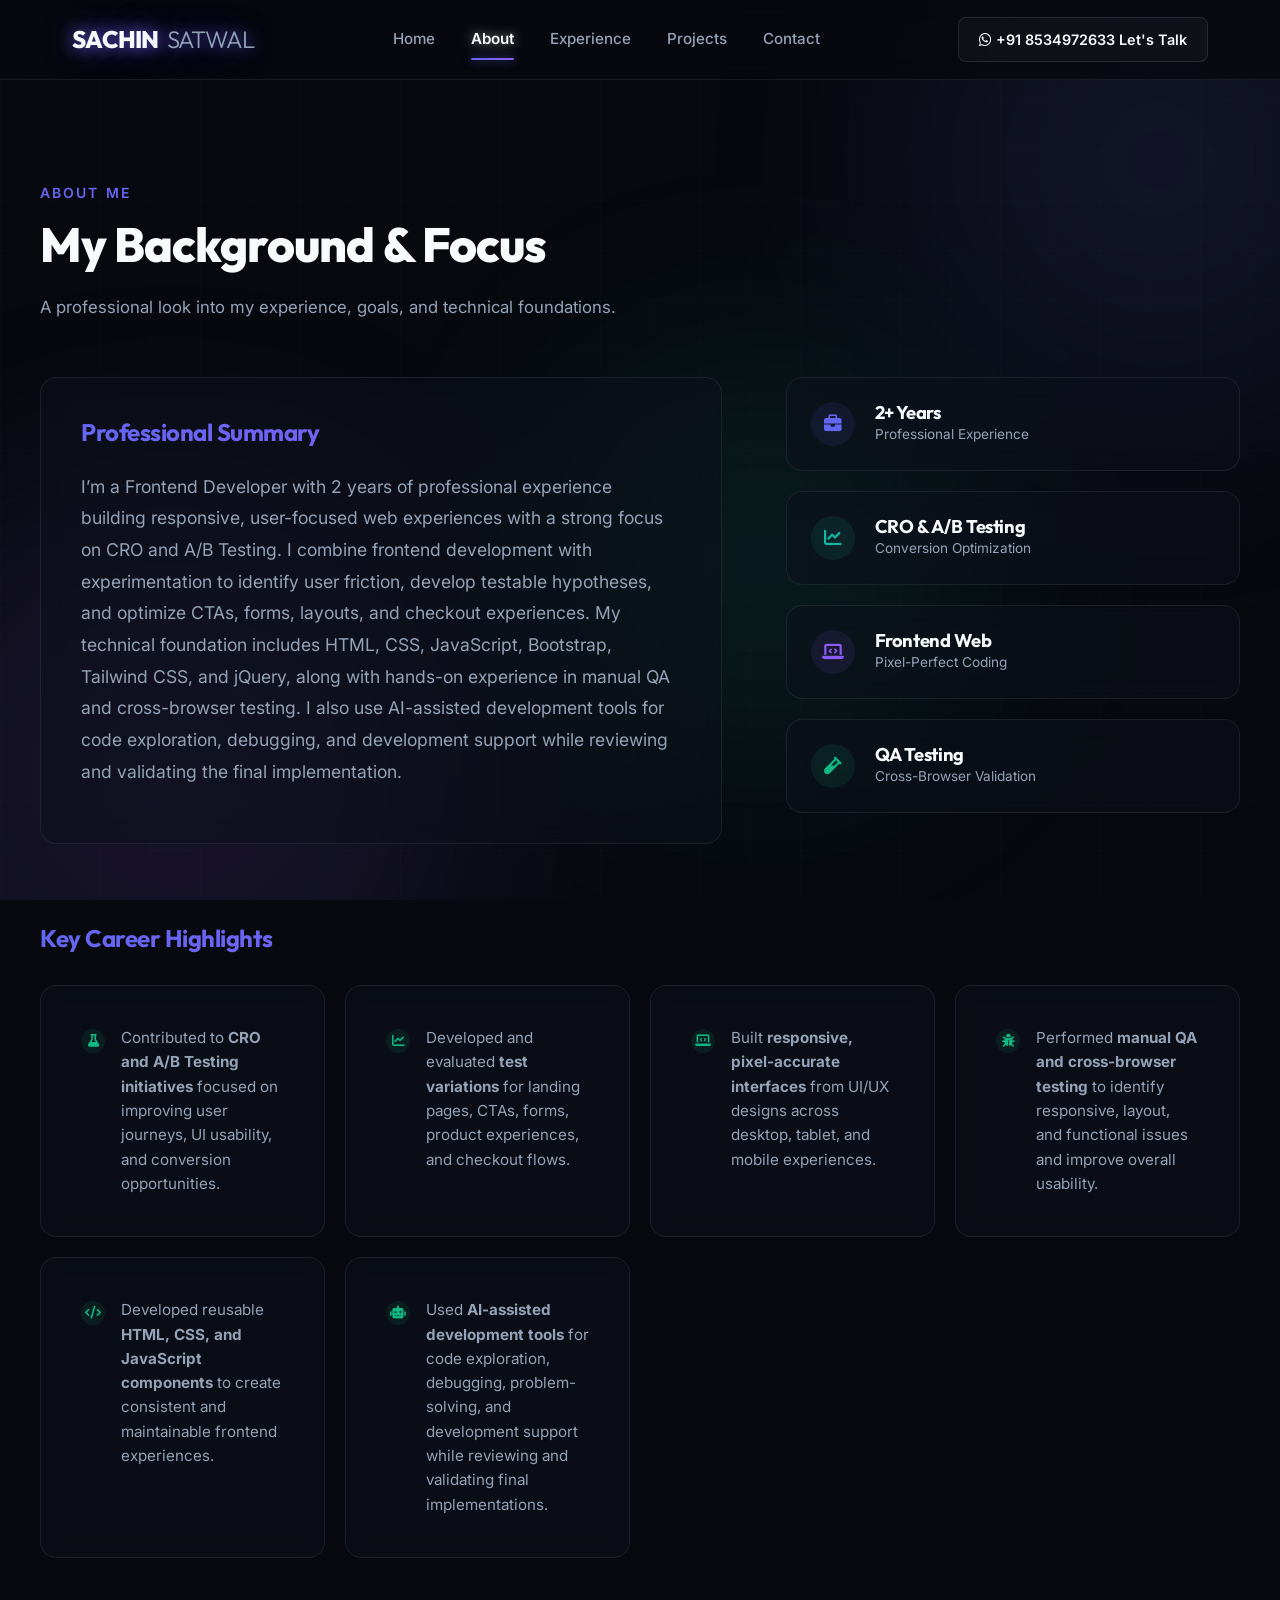
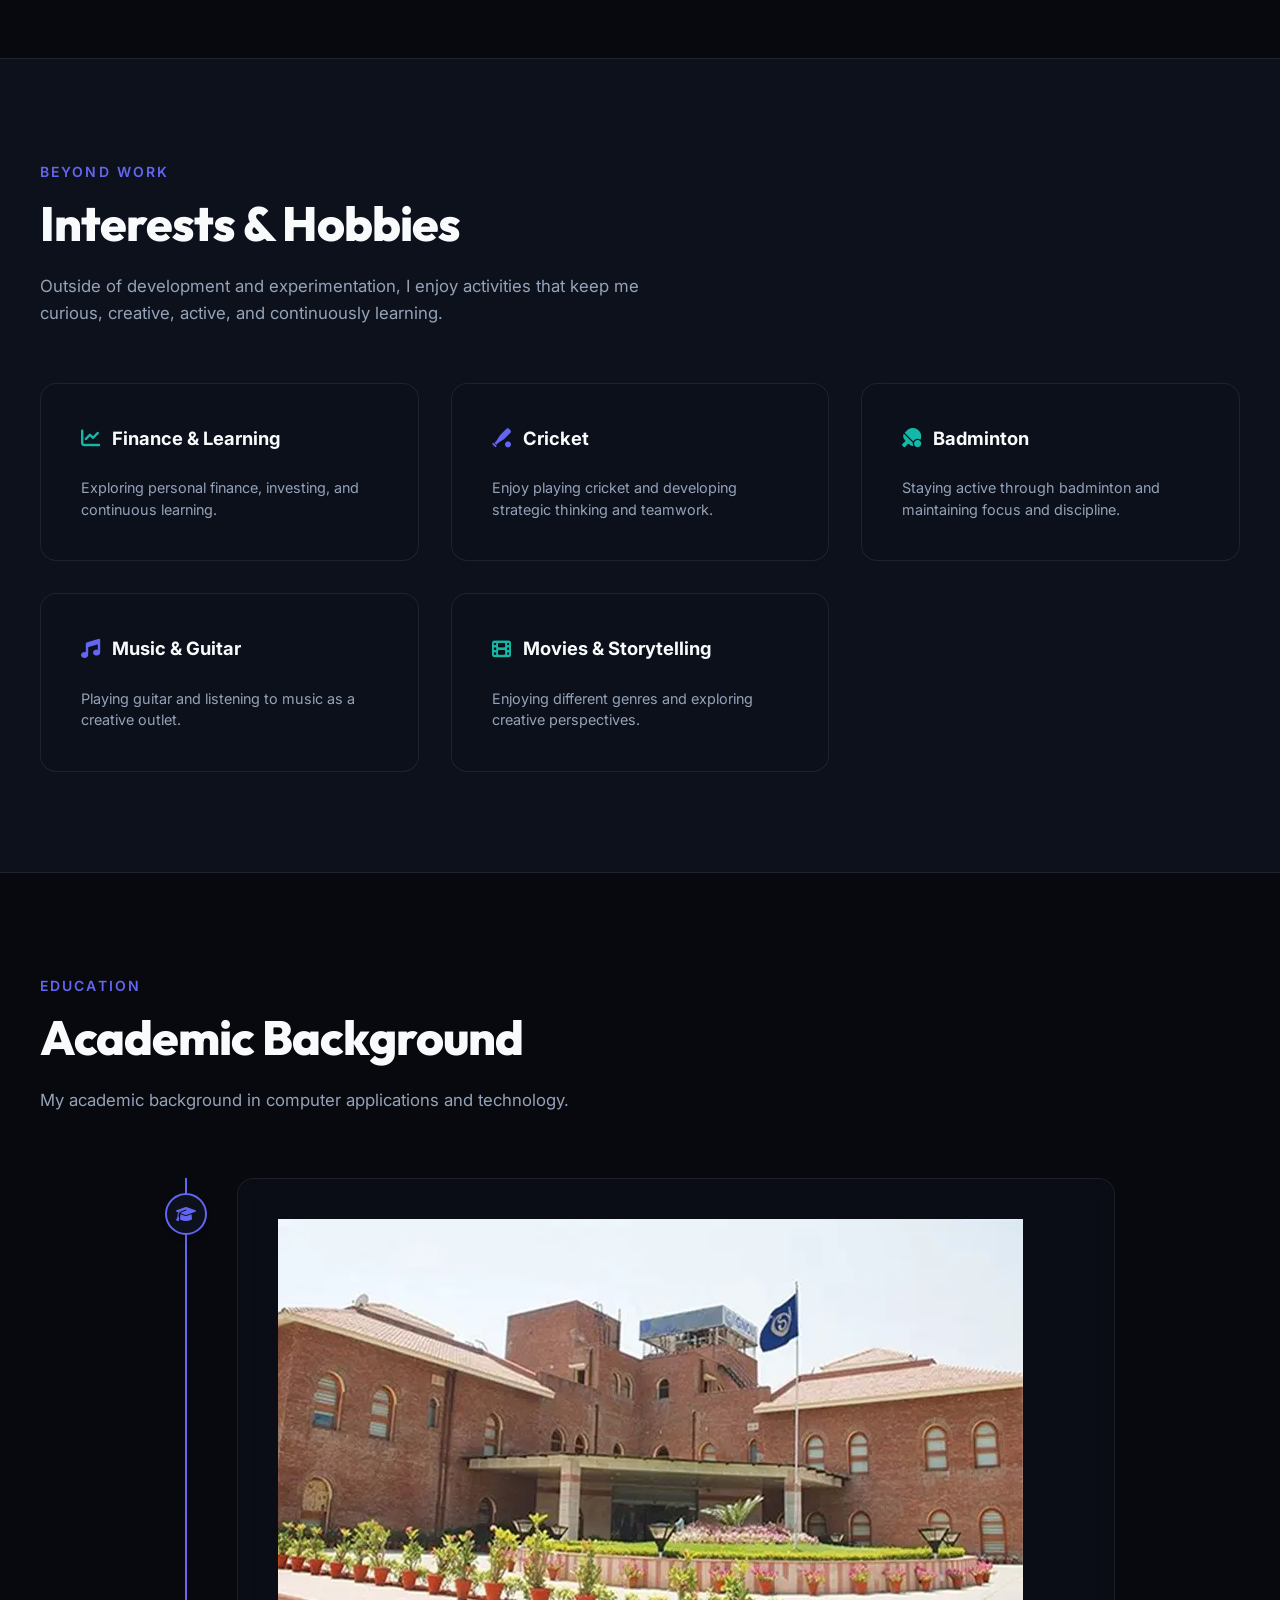
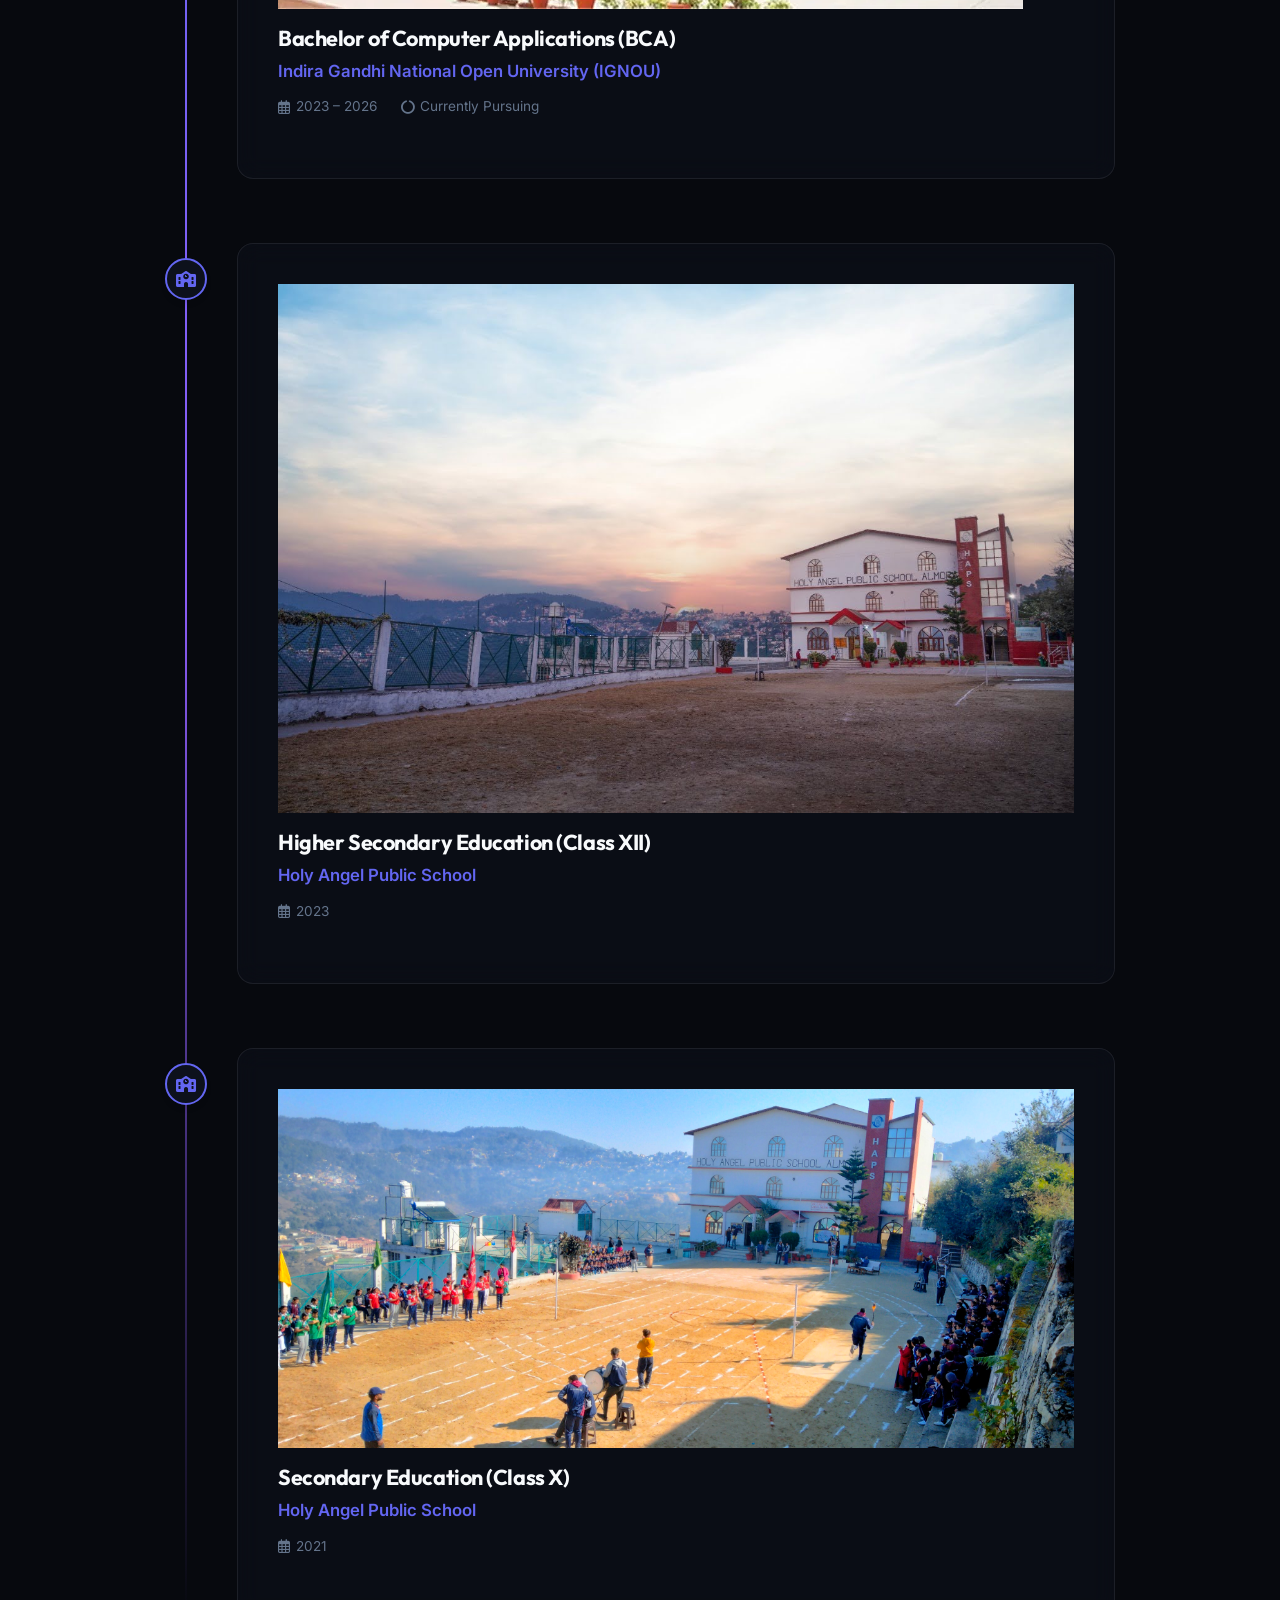
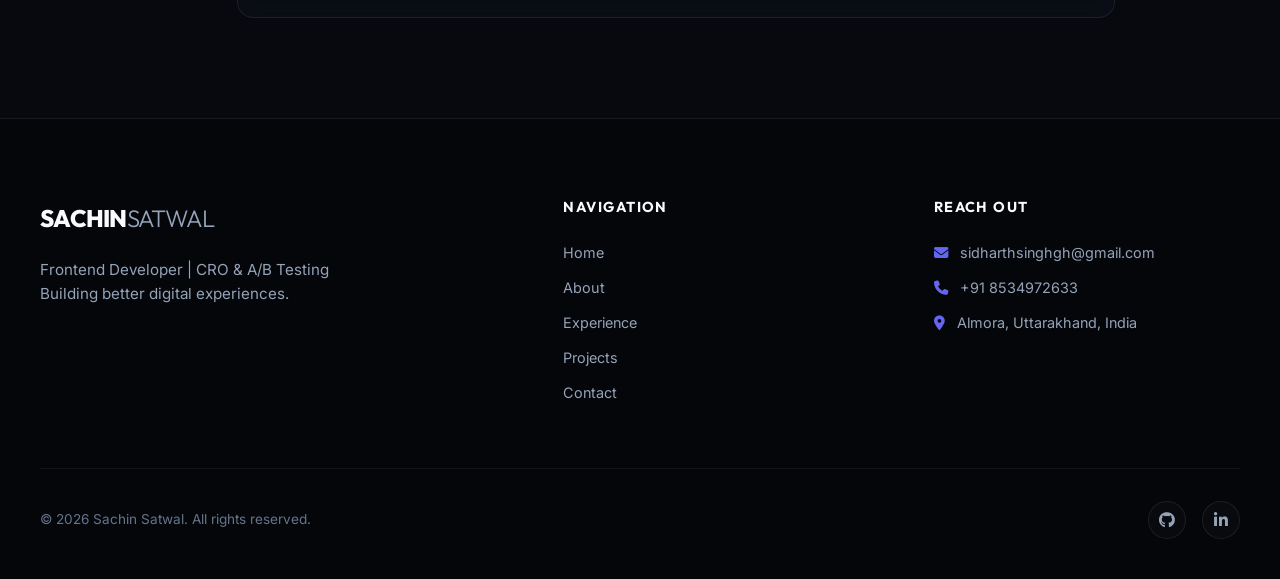
==== commit b4535652: "updated" ====
--- a/about.html
+++ b/about.html
@@ -76,10 +76,9 @@
                         <div class="glass-card">
                             <h2 style="font-family: var(--font-heading); font-size: 1.5rem; margin-bottom: 1.5rem;" class="text-gradient-primary">Professional Summary</h2>
                             <p class="about-summary">
-                                I am an enthusiastic and results-oriented Frontend Developer with 2 years of professional experience designing, building, and optimizing responsive web interfaces. During my tenure at Expo Growth, under the valuable guidance of Devendra Sir, I developed a strong foundation in modern frontend coding, Conversion Rate Optimization (CRO), A/B Testing implementation, and Quality Assurance (QA) testing. 
+                                I’m a Frontend Developer with 2 years of professional experience building responsive, user-focused web experiences with a strong focus on CRO and A/B Testing. I combine frontend development with experimentation to identify user friction, develop testable hypotheses, and optimize CTAs, forms, layouts, and checkout experiences. My technical foundation includes HTML, CSS, JavaScript, Bootstrap, Tailwind CSS, and jQuery, along with hands-on experience in manual QA and cross-browser testing. I also use AI-assisted development tools for code exploration, debugging, and development support while reviewing and validating the final implementation.
                             </p>
                             <p class="about-summary" style="margin-top: 1rem;">
-                                I specialize in transforming complex UI/UX wireframes into responsive, pixel-perfect layouts using clean HTML, CSS, JavaScript, and modern frameworks. Beyond building clean templates, I focus heavily on optimizing page load speeds, analyzing Core Web Vitals, and implementing data-driven A/B tests that improve business conversions. My detailed QA workflows ensure that websites work flawlessly across Windows PCs, MacBooks, and multiple mobile viewports.
                             </p>
                         </div>
                     </div>
@@ -97,6 +96,15 @@
                                 </div>
                             </div>
                             <div class="glass-card" style="padding: 1.5rem; display: flex; align-items: center; gap: 1.25rem; transform: none; box-shadow: none;">
+                                <div class="highlight-icon" style="background: rgba(20,184,166,0.1); color: var(--accent-teal); width: 44px; height: 44px; font-size: 1.1rem; margin-top: 0;">
+                                    <i class="fas fa-chart-line"></i>
+                                </div>
+                                <div>
+                                    <h4 style="font-size: 1.15rem; font-weight: 700;">CRO & A/B Testing</h4>
+                                    <p style="font-size: 0.85rem; color: var(--text-secondary);">Conversion Optimization</p>
+                                </div>
+                            </div>
+                            <div class="glass-card" style="padding: 1.5rem; display: flex; align-items: center; gap: 1.25rem; transform: none; box-shadow: none;">
                                 <div class="highlight-icon" style="background: rgba(139,92,246,0.1); color: var(--accent-violet); width: 44px; height: 44px; font-size: 1.1rem; margin-top: 0;">
                                     <i class="fas fa-laptop-code"></i>
                                 </div>
@@ -106,15 +114,6 @@
                                 </div>
                             </div>
                             <div class="glass-card" style="padding: 1.5rem; display: flex; align-items: center; gap: 1.25rem; transform: none; box-shadow: none;">
-                                <div class="highlight-icon" style="background: rgba(20,184,166,0.1); color: var(--accent-teal); width: 44px; height: 44px; font-size: 1.1rem; margin-top: 0;">
-                                    <i class="fas fa-chart-line"></i>
-                                </div>
-                                <div>
-                                    <h4 style="font-size: 1.15rem; font-weight: 700;">CRO & A/B Testing</h4>
-                                    <p style="font-size: 0.85rem; color: var(--text-secondary);">Conversion Optimization</p>
-                                </div>
-                            </div>
-                            <div class="glass-card" style="padding: 1.5rem; display: flex; align-items: center; gap: 1.25rem; transform: none; box-shadow: none;">
                                 <div class="highlight-icon" style="background: rgba(16,185,129,0.1); color: var(--accent-emerald); width: 44px; height: 44px; font-size: 1.1rem; margin-top: 0;">
                                     <i class="fas fa-vial"></i>
                                 </div>
@@ -128,258 +127,303 @@
                 </div>
 
                 <!-- Career Highlights -->
-                <div class="reveal">
-                    <h3 style="font-family: var(--font-heading); font-size: 1.5rem; margin-bottom: 2rem;" class="text-gradient-primary">Key Career Highlights</h3>
-                    <div class="highlights-list">
-                        <div class="glass-card highlight-item">
-                            <div class="highlight-icon"><i class="fas fa-check"></i></div>
-                            <div class="highlight-text">Worked on responsive websites utilized by real-world enterprise clients.</div>
+<div class="reveal">
+    <h3 style="font-family: var(--font-heading); font-size: 1.5rem; margin-bottom: 2rem;"
+        class="text-gradient-primary">
+        Key Career Highlights
+    </h3>
+
+    <div class="highlights-list">
+
+        <div class="glass-card highlight-item">
+            <div class="highlight-icon">
+                <i class="fas fa-flask"></i>
+            </div>
+            <div class="highlight-text">
+                Contributed to <strong>CRO and A/B Testing initiatives</strong> focused on improving user journeys, UI usability, and conversion opportunities.
+            </div>
+        </div>
+
+        <div class="glass-card highlight-item">
+            <div class="highlight-icon">
+                <i class="fas fa-chart-line"></i>
+            </div>
+            <div class="highlight-text">
+                Developed and evaluated <strong>test variations</strong> for landing pages, CTAs, forms, product experiences, and checkout flows.
+            </div>
+        </div>
+
+        <div class="glass-card highlight-item">
+            <div class="highlight-icon">
+                <i class="fas fa-laptop-code"></i>
+            </div>
+            <div class="highlight-text">
+                Built <strong>responsive, pixel-accurate interfaces</strong> from UI/UX designs across desktop, tablet, and mobile experiences.
+            </div>
+        </div>
+
+        <div class="glass-card highlight-item">
+            <div class="highlight-icon">
+                <i class="fas fa-bug"></i>
+            </div>
+            <div class="highlight-text">
+                Performed <strong>manual QA and cross-browser testing</strong> to identify responsive, layout, and functional issues and improve overall usability.
+            </div>
+        </div>
+
+        <div class="glass-card highlight-item">
+            <div class="highlight-icon">
+                <i class="fas fa-code"></i>
+            </div>
+            <div class="highlight-text">
+                Developed reusable <strong>HTML, CSS, and JavaScript components</strong> to create consistent and maintainable frontend experiences.
+            </div>
+        </div>
+
+        <div class="glass-card highlight-item">
+            <div class="highlight-icon">
+                <i class="fas fa-robot"></i>
+            </div>
+            <div class="highlight-text">
+                Used <strong>AI-assisted development tools</strong> for code exploration, debugging, problem-solving, and development support while reviewing and validating final implementations.
+            </div>
+        </div>
+
+    </div>
+</div>
+            </div>
+        </section>
+
+        <!-- Interests & Hobbies Section -->
+<section style="background: var(--bg-secondary); border-top: 1px solid var(--card-border); border-bottom: 1px solid var(--card-border);">
+    <div class="container">
+
+        <div class="reveal">
+            <span class="section-subtitle">Beyond Work</span>
+            <h2 class="section-title">Interests & Hobbies</h2>
+
+            <p class="section-description">
+                Outside of development and experimentation, I enjoy activities that keep me curious, creative, active, and continuously learning.
+            </p>
+        </div>
+
+        <div class="skills-grid reveal">
+
+            <!-- Finance & Learning -->
+            <div class="glass-card">
+                <div class="skill-category-title">
+                    <i class="fas fa-chart-line skill-category-icon"
+                       style="color: var(--accent-teal);"></i>
+                    <span>Finance & Learning</span>
+                </div>
+
+                <p style="color: var(--text-secondary); font-size: 0.9rem; line-height: 1.5; margin-top: 1rem;">
+                    Exploring personal finance, investing, and continuous learning.
+                </p>
+            </div>
+
+            <!-- Cricket -->
+            <div class="glass-card">
+                <div class="skill-category-title">
+                    <i class="fas fa-baseball-bat-ball skill-category-icon"
+                       style="color: var(--accent-indigo);"></i>
+                    <span>Cricket</span>
+                </div>
+
+                <p style="color: var(--text-secondary); font-size: 0.9rem; line-height: 1.5; margin-top: 1rem;">
+                    Enjoy playing cricket and developing strategic thinking and teamwork.
+                </p>
+            </div>
+
+            <!-- Badminton -->
+            <div class="glass-card">
+                <div class="skill-category-title">
+                    <i class="fas fa-table-tennis-paddle-ball skill-category-icon"
+                       style="color: var(--accent-teal);"></i>
+                    <span>Badminton</span>
+                </div>
+
+                <p style="color: var(--text-secondary); font-size: 0.9rem; line-height: 1.5; margin-top: 1rem;">
+                    Staying active through badminton and maintaining focus and discipline.
+                </p>
+            </div>
+
+            <!-- Music -->
+            <div class="glass-card">
+                <div class="skill-category-title">
+                    <i class="fas fa-music skill-category-icon"
+                       style="color: var(--accent-indigo);"></i>
+                    <span>Music & Guitar</span>
+                </div>
+
+                <p style="color: var(--text-secondary); font-size: 0.9rem; line-height: 1.5; margin-top: 1rem;">
+                    Playing guitar and listening to music as a creative outlet.
+                </p>
+            </div>
+
+            <!-- Movies -->
+            <div class="glass-card">
+                <div class="skill-category-title">
+                    <i class="fas fa-film skill-category-icon"
+                       style="color: var(--accent-teal);"></i>
+                    <span>Movies & Storytelling</span>
+                </div>
+
+                <p style="color: var(--text-secondary); font-size: 0.9rem; line-height: 1.5; margin-top: 1rem;">
+                    Enjoying different genres and exploring creative perspectives.
+                </p>
+            </div>
+
+        </div>
+
+    </div>
+</section>
+
+        <!-- Education Section -->
+<section>
+    <div class="container">
+
+        <div class="reveal">
+            <span class="section-subtitle">Education</span>
+            <h2 class="section-title">Academic Background</h2>
+            <p class="section-description">
+                My academic background in computer applications and technology.
+            </p>
+        </div>
+
+        <div class="edu-timeline reveal">
+
+            <!-- BCA -->
+            <div class="edu-item">
+
+                <div class="edu-node">
+                    <i class="fas fa-graduation-cap"></i>
+                </div>
+
+                <div class="glass-card edu-card">
+
+                    <div class="edu-card-content">
+
+                        <img src="assets/ignoupic.webp"
+                             alt="IGNOU logo"
+                             class="edu-institution-img">
+
+                        <div class="edu-info">
+
+                            <h3 class="edu-degree">
+                                Bachelor of Computer Applications (BCA)
+                            </h3>
+
+                            <p class="edu-school">
+                                Indira Gandhi National Open University (IGNOU)
+                            </p>
+
+                            <div class="edu-meta">
+                                <span>
+                                    <i class="far fa-calendar-alt"></i>
+                                    2023 – 2026
+                                </span>
+
+                                <span>
+                                    <i class="fas fa-circle-notch"></i>
+                                    Currently Pursuing
+                                </span>
+                            </div>
+
                         </div>
-                        <div class="glass-card highlight-item">
-                            <div class="highlight-icon"><i class="fas fa-check"></i></div>
-                            <div class="highlight-text">Developed high-performance landing pages that load efficiently.</div>
+
+                    </div>
+
+                </div>
+
+            </div>
+
+
+            <!-- Class XII -->
+            <div class="edu-item">
+
+                <div class="edu-node">
+                    <i class="fas fa-school"></i>
+                </div>
+
+                <div class="glass-card edu-card">
+
+                    <div class="edu-card-content">
+
+                        <img src="assets/school.jpg"
+                             alt="Holy Angel Public School"
+                             class="edu-institution-img">
+
+                        <div class="edu-info">
+
+                            <h3 class="edu-degree">
+                                Higher Secondary Education (Class XII)
+                            </h3>
+
+                            <p class="edu-school">
+                                Holy Angel Public School
+                            </p>
+
+                            <div class="edu-meta">
+                                <span>
+                                    <i class="far fa-calendar-alt"></i>
+                                    2023
+                                </span>
+                            </div>
+
                         </div>
-                        <div class="glass-card highlight-item">
-                            <div class="highlight-icon"><i class="fas fa-check"></i></div>
-                            <div class="highlight-text">Implemented targeted A/B tests to optimize layouts and increase user engagement.</div>
+
+                    </div>
+
+                </div>
+
+            </div>
+
+
+            <!-- Class X -->
+            <div class="edu-item">
+
+                <div class="edu-node">
+                    <i class="fas fa-school"></i>
+                </div>
+
+                <div class="glass-card edu-card">
+
+                    <div class="edu-card-content">
+
+                        <img src="assets/school2.jpg"
+                             alt="Holy Angel Public School"
+                             class="edu-institution-img">
+
+                        <div class="edu-info">
+
+                            <h3 class="edu-degree">
+                                Secondary Education (Class X)
+                            </h3>
+
+                            <p class="edu-school">
+                                Holy Angel Public School
+                            </p>
+
+                            <div class="edu-meta">
+                                <span>
+                                    <i class="far fa-calendar-alt"></i>
+                                    2021
+                                </span>
+                            </div>
+
                         </div>
-                        <div class="glass-card highlight-item">
-                            <div class="highlight-icon"><i class="fas fa-check"></i></div>
-                            <div class="highlight-text">Optimized rendering performance, loading speeds, and overall Core Web Vitals.</div>
-                        </div>
-                        <div class="glass-card highlight-item">
-                            <div class="highlight-icon"><i class="fas fa-check"></i></div>
-                            <div class="highlight-text">Performed comprehensive QA cross-browser testing across Chrome, Safari, and Edge.</div>
-                        </div>
-                        <div class="glass-card highlight-item">
-                            <div class="highlight-icon"><i class="fas fa-check"></i></div>
-                            <div class="highlight-text">Conducted manual testing on hardware arrays (Windows PC, MacBook, iOS, Android).</div>
-                        </div>
-                        <div class="glass-card highlight-item">
-                            <div class="highlight-icon"><i class="fas fa-check"></i></div>
-                            <div class="highlight-text">Identified layout and responsive inconsistencies, debugging code to fix UI anomalies.</div>
-                        </div>
-                        <div class="glass-card highlight-item">
-                            <div class="highlight-icon"><i class="fas fa-check"></i></div>
-                            <div class="highlight-text">Created reusable HTML/CSS UI components to accelerate project workflows.</div>
-                        </div>
-                        <div class="glass-card highlight-item">
-                            <div class="highlight-icon"><i class="fas fa-check"></i></div>
-                            <div class="highlight-text">Collaborated alongside designers, marketing managers, and developers.</div>
-                        </div>
+
                     </div>
-                </div>
-            </div>
-        </section>
-
-        <!-- Interests & Hobbies Section -->
-        <section style="background: var(--bg-secondary); border-top: 1px solid var(--card-border); border-bottom: 1px solid var(--card-border);">
-            <div class="container">
-                <div class="reveal">
-                    <span class="section-subtitle">Interests & Hobbies</span>
-                    <h2 class="section-title">Beyond Coding</h2>
-                    <p class="section-description">Beyond coding, I enjoy activities that help me stay creative, disciplined, and continuously learn new things. These interests inspire my problem-solving mindset and maintain a healthy work-life balance.</p>
-                </div>
-
-                <div class="skills-grid reveal">
-                    <!-- Finance & Investing -->
-                    <div class="glass-card">
-                        <div class="skill-category-title">
-                            <i class="fas fa-chart-line skill-category-icon" style="color: var(--accent-teal);"></i>
-                            <span>Finance & Investing</span>
-                        </div>
-                        <p style="color: var(--text-secondary); font-size: 0.9rem; line-height: 1.5; margin-top: 1rem;">I enjoy learning about personal finance, investing, financial markets, and long-term wealth creation. I continuously explore strategies that improve financial knowledge and decision-making.</p>
-                    </div>
-
-                    <!-- Outdoor Sports -->
-                    <div class="glass-card">
-                        <div class="skill-category-title">
-                            <i class="fas fa-running skill-category-icon" style="color: var(--accent-indigo);"></i>
-                            <span>Outdoor Sports</span>
-                        </div>
-                        <p style="color: var(--text-secondary); font-size: 0.9rem; line-height: 1.5; margin-top: 1rem;">I enjoy staying active by playing outdoor games that improve teamwork, focus, and discipline.</p>
-                    </div>
-
-                    <!-- Cricket -->
-                    <div class="glass-card">
-                        <div class="skill-category-title">
-                            <i class="fas fa-baseball-bat-ball skill-category-icon" style="color: var(--accent-teal);"></i>
-                            <span>Cricket</span>
-                        </div>
-                        <p style="color: var(--text-secondary); font-size: 0.9rem; line-height: 1.5; margin-top: 1rem;">Playing cricket has helped me develop patience, strategic thinking, and collaboration.</p>
-                    </div>
-
-                    <!-- Badminton -->
-                    <div class="glass-card">
-                        <div class="skill-category-title">
-                            <i class="fas fa-table-tennis-paddle-ball skill-category-icon" style="color: var(--accent-indigo);"></i>
-                            <span>Badminton</span>
-                        </div>
-                        <p style="color: var(--text-secondary); font-size: 0.9rem; line-height: 1.5; margin-top: 1rem;">Badminton keeps me physically active while improving concentration, speed, and reflexes.</p>
-                    </div>
-
-                    <!-- Football -->
-                    <div class="glass-card">
-                        <div class="skill-category-title">
-                            <i class="fas fa-futbol skill-category-icon" style="color: var(--accent-teal);"></i>
-                            <span>Football</span>
-                        </div>
-                        <p style="color: var(--text-secondary); font-size: 0.9rem; line-height: 1.5; margin-top: 1rem;">I enjoy football because it encourages teamwork, communication, and quick decision-making.</p>
-                    </div>
-
-                    <!-- Guitar & Musical Instruments -->
-                    <div class="glass-card">
-                        <div class="skill-category-title">
-                            <i class="fas fa-guitar skill-category-icon" style="color: var(--accent-indigo);"></i>
-                            <span>Guitar & Instruments</span>
-                        </div>
-                        <p style="color: var(--text-secondary); font-size: 0.9rem; line-height: 1.5; margin-top: 1rem;">I enjoy playing the guitar and exploring different musical instruments. Music helps me stay creative, relaxed, and focused.</p>
-                    </div>
-
-                    <!-- Music -->
-                    <div class="glass-card">
-                        <div class="skill-category-title">
-                            <i class="fas fa-music skill-category-icon" style="color: var(--accent-teal);"></i>
-                            <span>Music</span>
-                        </div>
-                        <p style="color: var(--text-secondary); font-size: 0.9rem; line-height: 1.5; margin-top: 1rem;">Listening to music helps me relax, stay motivated, and maintain focus while working or learning.</p>
-                    </div>
-
-                    <!-- Movies -->
-                    <div class="glass-card">
-                        <div class="skill-category-title">
-                            <i class="fas fa-film skill-category-icon" style="color: var(--accent-indigo);"></i>
-                            <span>Movies</span>
-                        </div>
-                        <p style="color: var(--text-secondary); font-size: 0.9rem; line-height: 1.5; margin-top: 1rem;">I enjoy watching movies from different genres to explore storytelling, creativity, and new perspectives.</p>
-                    </div>
-
-                    <!-- Cooking & Food -->
-                    <div class="glass-card">
-                        <div class="skill-category-title">
-                            <i class="fas fa-utensils skill-category-icon" style="color: var(--accent-teal);"></i>
-                            <span>Cooking & Food</span>
-                        </div>
-                        <p style="color: var(--text-secondary); font-size: 0.9rem; line-height: 1.5; margin-top: 1rem;">I enjoy cooking and trying different cuisines. Cooking helps me improve creativity, patience, and attention to detail.</p>
-                    </div>
-                </div>
-                
-                <div class="quote-container reveal" style="text-align: center; margin-top: 4rem; padding: 2.5rem; background: rgba(255,255,255,0.02); border-radius: var(--radius-md); border: 1px solid var(--card-border); backdrop-filter: blur(10px); transition: var(--transition-smooth);">
-                    <i class="fas fa-quote-left" style="color: var(--accent-indigo); font-size: 2.5rem; margin-bottom: 1.5rem; opacity: 0.8;"></i>
-                    <p style="font-size: 1.35rem; font-weight: 500; font-style: italic; color: var(--text-primary); line-height: 1.6; max-width: 800px; margin: 0 auto;">"Great ideas often come from experiences beyond the screen. My hobbies help me stay creative, curious, and continuously inspired."</p>
-                </div>
-            </div>
-        </section>
-
-        <!-- Education Section -->
-        <section>
-            <div class="container">
-                <div class="reveal">
-                    <span class="section-subtitle">Education</span>
-                    <h2 class="section-title">Academic Timeline</h2>
-                    <p class="section-description">My educational background and extracurricular accomplishments.</p>
-                </div>
-
-                <div class="edu-timeline reveal">
-                    <!-- BCA -->
-                    <div class="edu-item">
-                        <div class="edu-node">
-                            <i class="fas fa-graduation-cap"></i>
-                        </div>
-                        <div class="glass-card edu-card">
-                            <div class="edu-card-content">
-                                <img src="assets/ignoupic.webp" alt="IGNOU logo" class="edu-institution-img">
-                                <div class="edu-info">
-                                    <h3 class="edu-degree">Bachelor of Computer Applications (BCA)</h3>
-                                    <p class="edu-school">Indira Gandhi National Open University (IGNOU)</p>
-                                    <div class="edu-meta">
-                                        <span><i class="far fa-calendar-alt"></i> 2023 – 2026 (Expected)</span>
-                                        <span><i class="fas fa-circle-notch fa-spin" style="color: var(--accent-indigo);"></i> Currently Pursuing</span>
-                                    </div>
-                                    <ul class="edu-highlights">
-                                        <li>Studying core Computer Science and Software Engineering fundamentals.</li>
-                                        <li>Deepening knowledge in Web Development, Programming languages, and Database Systems.</li>
-                                        <li>Applying academic concepts to professional frontend tasks and real-world client websites.</li>
-                                    </ul>
-                                </div>
-                            </div>
-                        </div>
-                    </div>
-
-                    <!-- Class XII -->
-                    <div class="edu-item">
-                        <div class="edu-node">
-                            <i class="fas fa-school"></i>
-                        </div>
-                        <div class="glass-card edu-card">
-                            <div class="edu-card-content">
-                                <img src="assets/school.jpg" alt="Holy Angel Public School" class="edu-institution-img">
-                                <div class="edu-info">
-                                    <h3 class="edu-degree">Higher Secondary Education (Class XII)</h3>
-                                    <p class="edu-school">Holy Angel Public School</p>
-                                    <div class="edu-meta">
-                                        <span><i class="far fa-calendar-alt"></i> Completed: 2023</span>
-                                        <span><i class="fas fa-location-dot"></i> Almora, Uttarakhand</span>
-                                        <span><i class="fas fa-building-columns"></i> CBSE Board</span>
-                                    </div>
-                                </div>
-                            </div>
-                        </div>
-                    </div>
-
-                    <!-- Class X -->
-                    <div class="edu-item">
-                        <div class="edu-node">
-                            <i class="fas fa-school"></i>
-                        </div>
-                        <div class="glass-card edu-card">
-                            <div class="edu-card-content">
-                                <img src="assets/school2.jpg" alt="Holy Angel Public School Campus" class="edu-institution-img">
-                                <div class="edu-info">
-                                    <h3 class="edu-degree">Secondary Education (Class X)</h3>
-                                    <p class="edu-school">Holy Angel Public School</p>
-                                    <div class="edu-meta">
-                                        <span><i class="far fa-calendar-alt"></i> Completed: 2021</span>
-                                        <span><i class="fas fa-location-dot"></i> Almora, Uttarakhand</span>
-                                        <span><i class="fas fa-building-columns"></i> CBSE Board</span>
-                                        <span><i class="fas fa-award" style="color: var(--accent-teal);"></i> 84% Marks</span>
-                                    </div>
-                                </div>
-                            </div>
-                        </div>
-                    </div>
-
-                    <!-- Extracurricular Activities -->
-                    <div class="edu-item">
-                        <div class="edu-node">
-                            <i class="fas fa-medal"></i>
-                        </div>
-                        <div class="glass-card edu-card">
-                            <div class="edu-info">
-                                <h3 class="edu-degree">Extracurricular Activities</h3>
-                                <p class="edu-school">Sports & Teamwork</p>
-                                <div class="edu-meta">
-                                    <span><i class="fas fa-trophy" style="color: var(--accent-violet);"></i> Active Athletic Participation</span>
-                                </div>
-                                <ul class="edu-highlights" style="margin-top: 0.5rem;">
-                                    <li>Participated actively in multiple school sports and athletic events.</li>
-                                    <li>Developed soft skills in leadership, clear communication, and group dynamics through team sports.</li>
-                                    <li>Built mental fortitude, consistency, self-discipline, and a healthy competitive drive.</li>
-                                </ul>
-                            </div>
-                        </div>
-                    </div>
-                </div>
-
-                <!-- Achievements Badges Showcase -->
-                <div class="edu-badges reveal">
-                    <div class="edu-badge"><i class="fas fa-user-graduate"></i> BCA Candidate</div>
-                    <div class="edu-badge"><i class="fas fa-award"></i> CBSE Graduate</div>
-                    <div class="edu-badge"><i class="fas fa-running"></i> Sports Enthusiast</div>
-                    <div class="edu-badge"><i class="fas fa-laptop-code"></i> Software Builder</div>
-                </div>
-            </div>
-        </section>
+
+                </div>
+
+            </div>
+
+        </div>
+
+    </div>
+</section>
     </main>
 
     <!-- Footer -->
@@ -388,7 +432,8 @@
             <div class="footer-brand-col">
                 <a href="index.html" class="footer-brand-logo">SACHIN<span>SATWAL</span></a>
                 <p class="footer-brand-desc">
-                    Frontend Developer and CRO Specialist building responsive, high-converting interfaces for clients worldwide.
+                    Frontend Developer | CRO & A/B Testing <br>
+                    Building better digital experiences.
                 </p>
             </div>
             
--- a/style.css
+++ b/style.css
@@ -19,10 +19,10 @@
     --grad-dark: linear-gradient(180deg, var(--bg-primary), var(--bg-secondary));
     
     /* Glassmorphism Variables */
-    --card-bg: rgba(13, 17, 28, 0.45);
-    --card-border: rgba(255, 255, 255, 0.05);
-    --card-border-hover: rgba(99, 102, 241, 0.25);
-    --nav-bg: rgba(7, 9, 14, 0.7);
+    --card-bg: rgba(13, 17, 28, 0.55);
+    --card-border: rgba(255, 255, 255, 0.08);
+    --card-border-hover: rgba(99, 102, 241, 0.4);
+    --nav-bg: rgba(7, 9, 14, 0.75);
     --shadow-sm: 0 4px 6px -1px rgba(0, 0, 0, 0.1), 0 2px 4px -1px rgba(0, 0, 0, 0.06);
     --shadow-lg: 0 20px 25px -5px rgba(0, 0, 0, 0.25), 0 10px 10px -5px rgba(0, 0, 0, 0.15);
     --glow-primary: 0 0 30px rgba(99, 102, 241, 0.15);
@@ -260,6 +260,13 @@
     display: flex;
     align-items: center;
     gap: 0.5rem;
+    text-shadow: 0 0 15px rgba(99, 102, 241, 0.8), 0 0 30px rgba(139, 92, 246, 0.6);
+    transition: var(--transition-smooth);
+}
+
+.logo:hover {
+    text-shadow: 0 0 25px rgba(99, 102, 241, 1), 0 0 40px rgba(139, 92, 246, 0.8);
+    transform: scale(1.02);
 }
 
 .logo span {
@@ -279,10 +286,12 @@
     color: var(--text-secondary);
     position: relative;
     padding: 0.5rem 0;
+    transition: var(--transition-smooth);
 }
 
 .nav-link:hover {
     color: var(--text-primary);
+    text-shadow: 0 0 12px rgba(255, 255, 255, 0.6);
 }
 
 .nav-link::after {
@@ -295,11 +304,13 @@
     background: var(--grad-primary);
     transition: var(--transition-smooth);
     border-radius: 2px;
+    box-shadow: 0 0 10px rgba(99, 102, 241, 0.8);
 }
 
 .nav-link.active {
     color: var(--text-primary);
     font-weight: 600;
+    text-shadow: 0 0 12px rgba(255, 255, 255, 0.6);
 }
 
 .nav-link.active::after {
@@ -367,19 +378,20 @@
     position: fixed;
     top: 0;
     right: -100%;
-    width: 300px;
+    width: 85%;
+    max-width: 350px;
     height: 100vh;
-    background: rgba(7, 9, 14, 0.98);
-    backdrop-filter: blur(20px);
-    -webkit-backdrop-filter: blur(20px);
-    border-left: 1px solid var(--card-border);
-    padding: 100px 30px 40px;
+    background: rgba(7, 9, 14, 0.95);
+    backdrop-filter: blur(25px);
+    -webkit-backdrop-filter: blur(25px);
+    border-left: 1px solid rgba(255, 255, 255, 0.1);
+    padding: 100px 2rem 40px;
     display: flex;
     flex-direction: column;
-    gap: 2rem;
+    gap: 1.75rem;
     z-index: 99;
-    transition: var(--transition-smooth);
-    box-shadow: var(--shadow-lg);
+    transition: all 0.5s cubic-bezier(0.16, 1, 0.3, 1);
+    box-shadow: -10px 0 30px rgba(0, 0, 0, 0.5);
 }
 
 .mobile-menu.open {
@@ -387,7 +399,8 @@
 }
 
 .mobile-menu .nav-link {
-    font-size: 1.2rem;
+    font-size: 1.25rem;
+    font-weight: 600;
     padding: 0.5rem 0;
 }
 
@@ -417,8 +430,8 @@
 
 .glass-card:hover {
     border-color: var(--card-border-hover);
-    transform: translateY(-6px);
-    box-shadow: var(--shadow-lg), var(--glow-primary);
+    transform: translateY(-8px) scale(1.01);
+    box-shadow: 0 30px 40px -10px rgba(0, 0, 0, 0.4), var(--glow-primary);
 }
 
 /* Premium Buttons */
@@ -449,8 +462,8 @@
 }
 
 .btn-primary:hover {
-    box-shadow: 0 6px 30px rgba(99, 102, 241, 0.5), 0 0 15px rgba(139, 92, 246, 0.4);
-    transform: translateY(-2px);
+    box-shadow: 0 8px 32px rgba(99, 102, 241, 0.6), 0 0 20px rgba(139, 92, 246, 0.5);
+    transform: translateY(-3px) scale(1.02);
 }
 
 .btn-secondary {
@@ -460,9 +473,10 @@
 }
 
 .btn-secondary:hover {
-    background: rgba(255, 255, 255, 0.08);
-    border-color: rgba(255, 255, 255, 0.25);
-    transform: translateY(-2px);
+    background: rgba(255, 255, 255, 0.1);
+    border-color: rgba(255, 255, 255, 0.3);
+    transform: translateY(-3px) scale(1.02);
+    box-shadow: 0 8px 25px rgba(255, 255, 255, 0.05);
 }
 
 .btn-icon {
@@ -480,10 +494,19 @@
 .hero-section {
     min-height: 100vh;
     display: flex;
-    align-items: center;
-    justify-content: center;
+    flex-direction: column;
+    align-items: center; /* This centers the flex children horizontally on desktop */
+    width: 100%;
     padding-top: var(--header-height);
     position: relative;
+}
+
+.hero-section .container {
+    flex: 1;
+    display: flex;
+    align-items: center;
+    justify-content: center;
+    width: 100%;
 }
 
 .hero-content {
@@ -512,7 +535,7 @@
 .hero-title {
     font-size: clamp(2.5rem, 7vw, 5.5rem);
     font-weight: 800;
-    line-height: 1.05;
+    line-height: 1.1;
     letter-spacing: -0.04em;
     margin-bottom: 1.5rem;
 }
@@ -572,18 +595,17 @@
 
 /* Scroll Indicator */
 .scroll-indicator {
-    position: absolute;
-    bottom: 3rem;
-    left: 50%;
-    transform: translateX(-50%);
     display: flex;
     flex-direction: column;
     align-items: center;
+    justify-content: center;
     gap: 0.5rem;
     color: var(--text-muted);
     font-size: 0.8rem;
     letter-spacing: 0.1em;
     text-transform: uppercase;
+    margin-top: 2rem;
+    margin-bottom: 2rem;
 }
 
 .mouse {
@@ -1802,6 +1824,7 @@
     border-color: var(--accent-indigo);
     background: rgba(99, 102, 241, 0.03);
     box-shadow: var(--glow-primary);
+    background: black;
 }
 
 textarea.form-input {
@@ -1966,13 +1989,13 @@
    ========================================================================== */
 .reveal {
     opacity: 0;
-    transform: translateY(30px);
-    transition: opacity 0.8s cubic-bezier(0.16, 1, 0.3, 1), transform 0.8s cubic-bezier(0.16, 1, 0.3, 1);
+    transform: translateY(40px) scale(0.98);
+    transition: opacity 1s cubic-bezier(0.16, 1, 0.3, 1), transform 1s cubic-bezier(0.16, 1, 0.3, 1);
 }
 
 .reveal.revealed {
     opacity: 1;
-    transform: translateY(0);
+    transform: translateY(0) scale(1);
 }
 
 /* Page Transition Overlay */
@@ -2043,29 +2066,131 @@
     }
 }
 
+@keyframes slideDownMenu {
+    0% {
+        transform: translateY(-100%);
+        opacity: 0;
+    }
+    100% {
+        transform: translateY(0);
+        opacity: 1;
+    }
+}
+
 @media (max-width: 768px) {
+    .header {
+        height: 70px; /* Fixed height for mobile to perfectly align sticky nav */
+    }
+
     .nav-links, .nav-cta {
         display: none;
     }
     
     .mobile-nav-toggle {
-        display: block;
-    }
+        display: none !important;
+    }
+
+    .mobile-menu {
+        position: fixed;
+        top: 70px;
+        bottom: auto;
+        left: 0;
+        right: 0;
+        width: 100%;
+        max-width: 100%;
+        height: auto;
+        flex-direction: row;
+        justify-content: flex-start;
+        align-items: center;
+        padding: 0.5rem 1rem;
+        background: rgba(7, 9, 14, 0.95);
+        backdrop-filter: blur(25px);
+        -webkit-backdrop-filter: blur(25px);
+        border-left: none;
+        border-top: none;
+        border-bottom: 1px solid rgba(255, 255, 255, 0.1);
+        z-index: 99;
+        box-shadow: 0 10px 30px rgba(0,0,0,0.5);
+        transition: none;
+        
+        overflow-x: auto;
+        white-space: nowrap;
+        scroll-behavior: smooth;
+        -ms-overflow-style: none;
+        scrollbar-width: none;
+        
+        animation: slideDownMenu 0.6s cubic-bezier(0.16, 1, 0.3, 1) forwards;
+    }
+    
+    .mobile-menu::-webkit-scrollbar {
+        display: none;
+    }
+
+    .mobile-menu .nav-link {
+        font-size: 0.9rem;
+        padding: 0.5rem 1rem;
+        display: inline-flex;
+        text-shadow: 0 0 12px rgba(99, 102, 241, 0.6);
+    }
+    
+    .mobile-menu .btn {
+        display: none;
+    }
+
     
     section {
-        padding: 80px 1.5rem;
-    }
+        padding: 50px 1.25rem;
+    }
+
+    main > section:first-of-type {
+        padding-top: 80px !important;
+    }
+    
+    .nav-container {
+        padding: 0 1.25rem;
+    }
+    
+    .logo {
+        font-size: 1.2rem;
+    }
+    
+    /* Scale down large cards for mobile */
+    .glass-card {
+        padding: 1.5rem;
+        border-radius: 12px;
+    }
+    
+    /* Typography Overrides */
+    .section-title {
+        font-size: 2.2rem;
+        margin-bottom: 1rem;
+    }
+    
+    .section-description, .hero-desc, .about-summary {
+        font-size: 0.95rem;
+        line-height: 1.6;
+    }
+    
     
     .hero-title {
-        margin-bottom: 1rem;
+        margin-bottom: 0.75rem;
+        font-size: 2.5rem;
+        line-height: 1.15;
     }
     
     .hero-subtitle {
-        height: 38px;
+        height: auto;
+        min-height: 38px;
+        font-size: 1.2rem;
     }
     
     .hero-desc {
         margin-bottom: 2.5rem;
+    }
+    
+    .hero-section {
+        height: auto;
+        min-height: 95vh !important;
     }
     
     .stats-grid {
@@ -2093,8 +2218,8 @@
     }
     
     .edu-institution-img {
-        width: 60px;
-        height: 60px;
+        width: 100%;
+        height: 100%;
     }
     
     .form-group-row {
@@ -2111,12 +2236,35 @@
         flex-direction: column;
         text-align: center;
     }
+
+    main > section:first-of-type.hero-section + section + section {
+    padding-top: 0px !important;
+}
+
+
 }
 
 @media (max-width: 480px) {
+    section {
+        padding: 40px 1rem;
+    }
+    
+    .glass-card {
+        padding: 1.25rem;
+    }
+    
+    .section-title {
+        font-size: 1.8rem;
+    }
+    
+    .hero-title {
+        font-size: 2.2rem;
+    }
+
     .btn-group {
         flex-direction: column;
         width: 100%;
+        gap: 1rem;
     }
     
     .btn {
@@ -2125,6 +2273,7 @@
     
     .stats-grid {
         grid-template-columns: 1fr;
+        gap: 1rem;
     }
     
     .timeline {
@@ -2445,6 +2594,9 @@
     scroll-behavior: auto;
     -ms-overflow-style: none;
     scrollbar-width: none;
+    display: flex;
+    justify-content: center;
+    align-items: center;
 }
 
 .vertical-scroll-container::-webkit-scrollbar {
@@ -2515,10 +2667,11 @@
 .carousel-slide-item img {
     width: 100%;
     height: 100%;
-    object-fit: cover;
-    object-position: top;
+    object-fit: contain;
+    object-position: center;
     display: block;
     max-width: none !important;
+    background: transparent;
 }
 
 /* Carousel Control Buttons */
@@ -2652,7 +2805,7 @@
 .fullscreen-content-wrapper {
     width: 90%;
     max-width: 1200px;
-    height: 85vh;
+    /* height: 85vh; */
     overflow-y: auto;
     position: relative;
     border-radius: var(--radius-md);
@@ -2667,15 +2820,558 @@
 }
 
 .fullscreen-content-wrapper .img-before,
-.fullscreen-content-wrapper .img-after {
+.fullscreen-content-wrapper .img-after,
+.fullscreen-content-wrapper img {
     height: auto;
-    object-fit: contain;
-}
-
-.fullscreen-content-wrapper .scroll-image {
+    max-height: calc(85vh - 60px) !important;
+    object-fit: contain !important;
+    width: auto !important;
+    max-width: 100% !important;
+    margin: 0 auto;
+    display: block;
     position: relative;
     animation: none;
 }
 
-
-
+@media only screen and (min-width: 768px){
+    .scroll-indicator {
+        bottom: 0rem !important;
+    } 
+
+    main > section:first-of-type.hero-section + section {
+    margin-top: 80px;
+}  
+
+.hero-section {
+    margin-top: 50px;
+}
+
+}
+
+.edu-institution-img + div .edu-degree {
+    margin-top: 15px;
+}
+
+/* Desktop Hover Zoom for Popup Images */
+@media only screen and (min-width: 992px) {
+    .fullscreen-content-wrapper {
+        overflow: hidden !important;
+    }
+    .fullscreen-content-wrapper img {
+        transition: transform 0.5s cubic-bezier(0.25, 0.46, 0.45, 0.94) !important;
+        cursor: zoom-in;
+    }
+    .fullscreen-content-wrapper img:hover {
+        transform: scale(1.25) !important;
+    }
+}
+
+/* ==========================================================================
+   Section: Featured Development Project
+   ========================================================================== */
+.featured-dev-section {
+    padding-top: 20px;
+    padding-bottom: 100px;
+}
+
+.featured-dev-card {
+    padding: 0;
+    overflow: hidden;
+    margin-top: 1rem;
+    border: 1px solid var(--card-border);
+    background: var(--card-bg);
+    border-radius: var(--radius-lg);
+    box-shadow: var(--shadow-sm);
+    transition: var(--transition-smooth);
+}
+
+.featured-dev-card:hover {
+    border-color: var(--card-border-hover);
+    transform: translateY(-4px);
+    box-shadow: var(--shadow-lg), 0 0 35px rgba(99, 102, 241, 0.2);
+}
+
+.featured-dev-layout {
+    display: grid;
+    grid-template-columns: 1fr;
+    align-items: stretch;
+}
+
+.featured-dev-media {
+    position: relative;
+    background: #04060a;
+    display: flex;
+    align-items: center;
+    justify-content: center;
+    border-right: 1px solid var(--card-border);
+    min-height: 500px;
+}
+
+.featured-carousel {
+    height: 100%;
+    min-height: 500px;
+    width: 100%;
+}
+
+.featured-carousel .carousel-slide-item {
+    display: flex;
+    align-items: center;
+    justify-content: center;
+    background: #04060a;
+}
+
+.featured-carousel .carousel-slide-item img {
+    width: 100%;
+    height: 100%;
+    object-fit: contain;
+    padding: 1.5rem;
+}
+
+.featured-dev-content {
+    padding: 3rem 2.5rem;
+    display: flex;
+    flex-direction: column;
+    justify-content: center;
+}
+
+.featured-dev-meta {
+    display: flex;
+    align-items: center;
+    gap: 0.75rem;
+    margin-bottom: 0.85rem;
+    flex-wrap: wrap;
+}
+
+.featured-dev-badge {
+    color: var(--accent-indigo);
+    font-weight: 700;
+    font-size: 0.78rem;
+    letter-spacing: 0.08em;
+    text-transform: uppercase;
+    background: rgba(99, 102, 241, 0.1);
+    border: 1px solid rgba(99, 102, 241, 0.25);
+    padding: 0.3rem 0.85rem;
+    border-radius: 100px;
+}
+
+.featured-dev-type {
+    color: var(--text-muted);
+    font-size: 0.85rem;
+    font-weight: 500;
+}
+
+.featured-dev-title {
+    font-size: clamp(1.4rem, 2.2vw, 1.85rem);
+    font-weight: 800;
+    margin-bottom: 1rem;
+    line-height: 1.3;
+    color: var(--text-primary);
+}
+
+.featured-dev-desc {
+    color: var(--text-secondary);
+    font-size: 0.95rem;
+    line-height: 1.7;
+    margin-bottom: 1.5rem;
+}
+
+.featured-dev-tech-group {
+    display: flex;
+    flex-wrap: wrap;
+    gap: 0.6rem;
+    margin-bottom: 1.75rem;
+}
+
+.tech-pill {
+    display: inline-flex;
+    align-items: center;
+    gap: 0.45rem;
+    padding: 0.35rem 0.85rem;
+    font-size: 0.82rem;
+    font-weight: 500;
+    color: var(--text-secondary);
+    background: rgba(255, 255, 255, 0.03);
+    border: 1px solid var(--card-border);
+    border-radius: 100px;
+    transition: var(--transition-fast);
+}
+
+.tech-pill:hover {
+    color: var(--text-primary);
+    border-color: rgba(99, 102, 241, 0.4);
+    background: rgba(99, 102, 241, 0.08);
+}
+
+.featured-dev-features {
+    background: rgba(255, 255, 255, 0.02);
+    border: 1px solid var(--card-border);
+    border-radius: var(--radius-sm);
+    padding: 1.25rem 1.5rem;
+    margin-bottom: 2rem;
+}
+
+.features-heading {
+    font-size: 0.85rem;
+    font-weight: 700;
+    text-transform: uppercase;
+    letter-spacing: 0.06em;
+    color: var(--text-primary);
+    margin-bottom: 0.85rem;
+    display: flex;
+    align-items: center;
+    gap: 0.5rem;
+}
+
+.features-grid-list {
+    display: grid;
+    grid-template-columns: repeat(2, 1fr);
+    gap: 0.6rem 1.25rem;
+}
+
+.features-grid-list li {
+    font-size: 0.85rem;
+    color: var(--text-secondary);
+    display: flex;
+    align-items: flex-start;
+    gap: 0.5rem;
+    line-height: 1.4;
+}
+
+.features-grid-list li i {
+    color: var(--accent-teal);
+    font-size: 0.8rem;
+    margin-top: 0.2rem;
+    flex-shrink: 0;
+}
+
+.featured-dev-actions {
+    display: flex;
+    gap: 1rem;
+    align-items: center;
+    flex-wrap: wrap;
+}
+
+/* Responsive styles for Featured Dev Section */
+@media (max-width: 992px) {
+    .featured-dev-layout {
+        grid-template-columns: 1fr;
+    }
+    
+    .featured-dev-media {
+        border-right: none;
+        border-bottom: 1px solid var(--card-border);
+        min-height: 360px;
+    }
+    
+    .featured-carousel {
+        min-height: 360px;
+        height: 360px;
+    }
+    
+    .featured-dev-content {
+        padding: 2.25rem 1.75rem;
+    }
+}
+
+@media (max-width: 640px) {
+    .features-grid-list {
+        grid-template-columns: 1fr;
+    }
+    
+    .featured-carousel {
+        min-height: 260px;
+        height: 260px;
+    }
+    
+    .featured-dev-media {
+        min-height: 260px;
+    }
+
+    .featured-dev-content {
+        padding: 1.75rem 1.25rem;
+    }
+}
+
+/* ==========================================================================
+   Section: Dedicated CRO & A/B Testing Styles
+   ========================================================================== */
+
+/* Section Jump Sub-Navigation */
+.section-jump-nav {
+    display: flex;
+    justify-content: center;
+    gap: 1rem;
+    margin: 0 auto 3rem auto;
+    flex-wrap: wrap;
+}
+
+.section-jump-pill {
+    display: inline-flex;
+    align-items: center;
+    gap: 0.6rem;
+    padding: 0.65rem 1.4rem;
+    font-size: 0.9rem;
+    font-weight: 600;
+    font-family: var(--font-heading);
+    border-radius: 999px;
+    background: rgba(13, 17, 28, 0.6);
+    border: 1px solid var(--card-border);
+    color: var(--text-secondary);
+    transition: var(--transition-fast);
+    backdrop-filter: blur(8px);
+    -webkit-backdrop-filter: blur(8px);
+}
+
+.section-jump-pill i {
+    font-size: 0.85rem;
+}
+
+.section-jump-pill:hover,
+.section-jump-pill.active {
+    color: var(--text-primary);
+    background: rgba(99, 102, 241, 0.15);
+    border-color: var(--accent-indigo);
+    box-shadow: 0 0 20px rgba(99, 102, 241, 0.2);
+    transform: translateY(-2px);
+}
+
+.section-jump-pill.active-teal:hover,
+.section-jump-pill.active-teal.active {
+    background: rgba(20, 184, 166, 0.15);
+    border-color: var(--accent-teal);
+    box-shadow: 0 0 20px rgba(20, 184, 166, 0.2);
+}
+
+/* Experiment Metadata Bar in Case Study Modal */
+.experiment-meta-grid {
+    display: grid;
+    grid-template-columns: repeat(auto-fit, minmax(180px, 1fr));
+    gap: 1rem;
+    margin-bottom: 2rem;
+    padding: 1.25rem 1.5rem;
+    background: rgba(255, 255, 255, 0.02);
+    border: 1px solid var(--card-border);
+    border-radius: var(--radius-sm);
+}
+
+.meta-pill-item {
+    display: flex;
+    flex-direction: column;
+    gap: 0.25rem;
+}
+
+.meta-pill-label {
+    font-size: 0.72rem;
+    text-transform: uppercase;
+    font-weight: 700;
+    letter-spacing: 0.08em;
+    color: var(--accent-indigo);
+}
+
+.meta-pill-value {
+    font-size: 0.92rem;
+    font-weight: 600;
+    color: var(--text-primary);
+    display: flex;
+    align-items: center;
+    gap: 0.4rem;
+}
+
+/* Control vs Variant Comparison Blocks */
+.control-variant-grid {
+    display: grid;
+    grid-template-columns: 1fr 1fr;
+    gap: 1.5rem;
+    margin: 1rem 0;
+}
+
+.cv-card {
+    background: rgba(255, 255, 255, 0.02);
+    border: 1px solid var(--card-border);
+    border-radius: var(--radius-sm);
+    padding: 1.5rem;
+    display: flex;
+    flex-direction: column;
+    gap: 0.75rem;
+    position: relative;
+    overflow: hidden;
+}
+
+.cv-card::before {
+    content: '';
+    position: absolute;
+    top: 0;
+    left: 0;
+    width: 4px;
+    height: 100%;
+}
+
+.cv-card.control-card::before {
+    background: var(--text-muted);
+}
+
+.cv-card.variant-card::before {
+    background: var(--grad-teal);
+}
+
+.cv-badge {
+    display: inline-flex;
+    align-items: center;
+    gap: 0.4rem;
+    font-size: 0.75rem;
+    font-weight: 800;
+    letter-spacing: 0.08em;
+    text-transform: uppercase;
+    padding: 0.25rem 0.65rem;
+    border-radius: 4px;
+    width: fit-content;
+}
+
+.cv-badge.badge-control {
+    background: rgba(100, 116, 139, 0.2);
+    color: #94a3b8;
+    border: 1px solid rgba(100, 116, 139, 0.3);
+}
+
+.cv-badge.badge-variant {
+    background: rgba(20, 184, 166, 0.2);
+    color: var(--accent-teal);
+    border: 1px solid rgba(20, 184, 166, 0.4);
+}
+
+.cv-card h4 {
+    font-size: 1.05rem;
+    font-weight: 700;
+    color: var(--text-primary);
+}
+
+.cv-card p {
+    font-size: 0.92rem;
+    color: var(--text-secondary);
+    line-height: 1.6;
+}
+
+.cv-card ul {
+    list-style: none;
+    padding: 0;
+    display: flex;
+    flex-direction: column;
+    gap: 0.4rem;
+    margin-top: 0.25rem;
+}
+
+.cv-card ul li {
+    font-size: 0.88rem;
+    color: var(--text-secondary);
+    position: relative;
+    padding-left: 1.25rem;
+    line-height: 1.5;
+}
+
+.cv-card ul li::before {
+    content: '•';
+    color: var(--accent-teal);
+    position: absolute;
+    left: 0.25rem;
+    font-weight: bold;
+}
+
+/* CRO Metrics Grid & Badges */
+.cro-metrics-grid {
+    display: flex;
+    flex-wrap: wrap;
+    gap: 0.6rem;
+    margin-top: 0.5rem;
+}
+
+.cro-metric-badge {
+    background: rgba(99, 102, 241, 0.08);
+    border: 1px solid rgba(99, 102, 241, 0.2);
+    padding: 0.45rem 0.9rem;
+    border-radius: var(--radius-sm);
+    font-size: 0.85rem;
+    color: var(--text-primary);
+    display: inline-flex;
+    align-items: center;
+    gap: 0.45rem;
+    font-weight: 500;
+    transition: var(--transition-fast);
+}
+
+.cro-metric-badge i {
+    color: var(--accent-teal);
+    font-size: 0.75rem;
+}
+
+.cro-metric-badge:hover {
+    background: rgba(99, 102, 241, 0.16);
+    border-color: var(--accent-indigo);
+    transform: translateY(-1px);
+}
+
+.cro-metric-badge.primary-goal {
+    background: rgba(16, 185, 129, 0.12);
+    border-color: rgba(16, 185, 129, 0.4);
+    color: #34d399;
+    font-weight: 700;
+}
+
+.cro-metric-badge.primary-goal i {
+    color: #34d399;
+}
+
+/* Card Project Tags Cloud */
+.project-card-tags {
+    display: flex;
+    flex-wrap: wrap;
+    gap: 0.4rem;
+    margin-bottom: 1.25rem;
+}
+
+.tag-pill-sm {
+    font-size: 0.72rem;
+    font-weight: 600;
+    letter-spacing: 0.02em;
+    padding: 0.25rem 0.55rem;
+    border-radius: 4px;
+    background: rgba(255, 255, 255, 0.04);
+    border: 1px solid rgba(255, 255, 255, 0.08);
+    color: var(--text-secondary);
+    transition: var(--transition-fast);
+}
+
+.tag-pill-sm:hover {
+    background: rgba(99, 102, 241, 0.1);
+    color: var(--text-primary);
+    border-color: rgba(99, 102, 241, 0.3);
+}
+
+.tag-pill-sm.highlight {
+    background: rgba(20, 184, 166, 0.1);
+    border-color: rgba(20, 184, 166, 0.25);
+    color: var(--accent-teal);
+}
+
+/* Mobile Adjustments for CRO section */
+@media (max-width: 768px) {
+    .control-variant-grid {
+        grid-template-columns: 1fr;
+    }
+    
+    .experiment-meta-grid {
+        grid-template-columns: 1fr 1fr;
+        padding: 1rem;
+        gap: 0.75rem;
+    }
+    
+    .section-jump-nav {
+        margin-bottom: 2rem;
+    }
+    
+    .section-jump-pill {
+        font-size: 0.82rem;
+        padding: 0.5rem 1rem;
+    }
+}
+
+
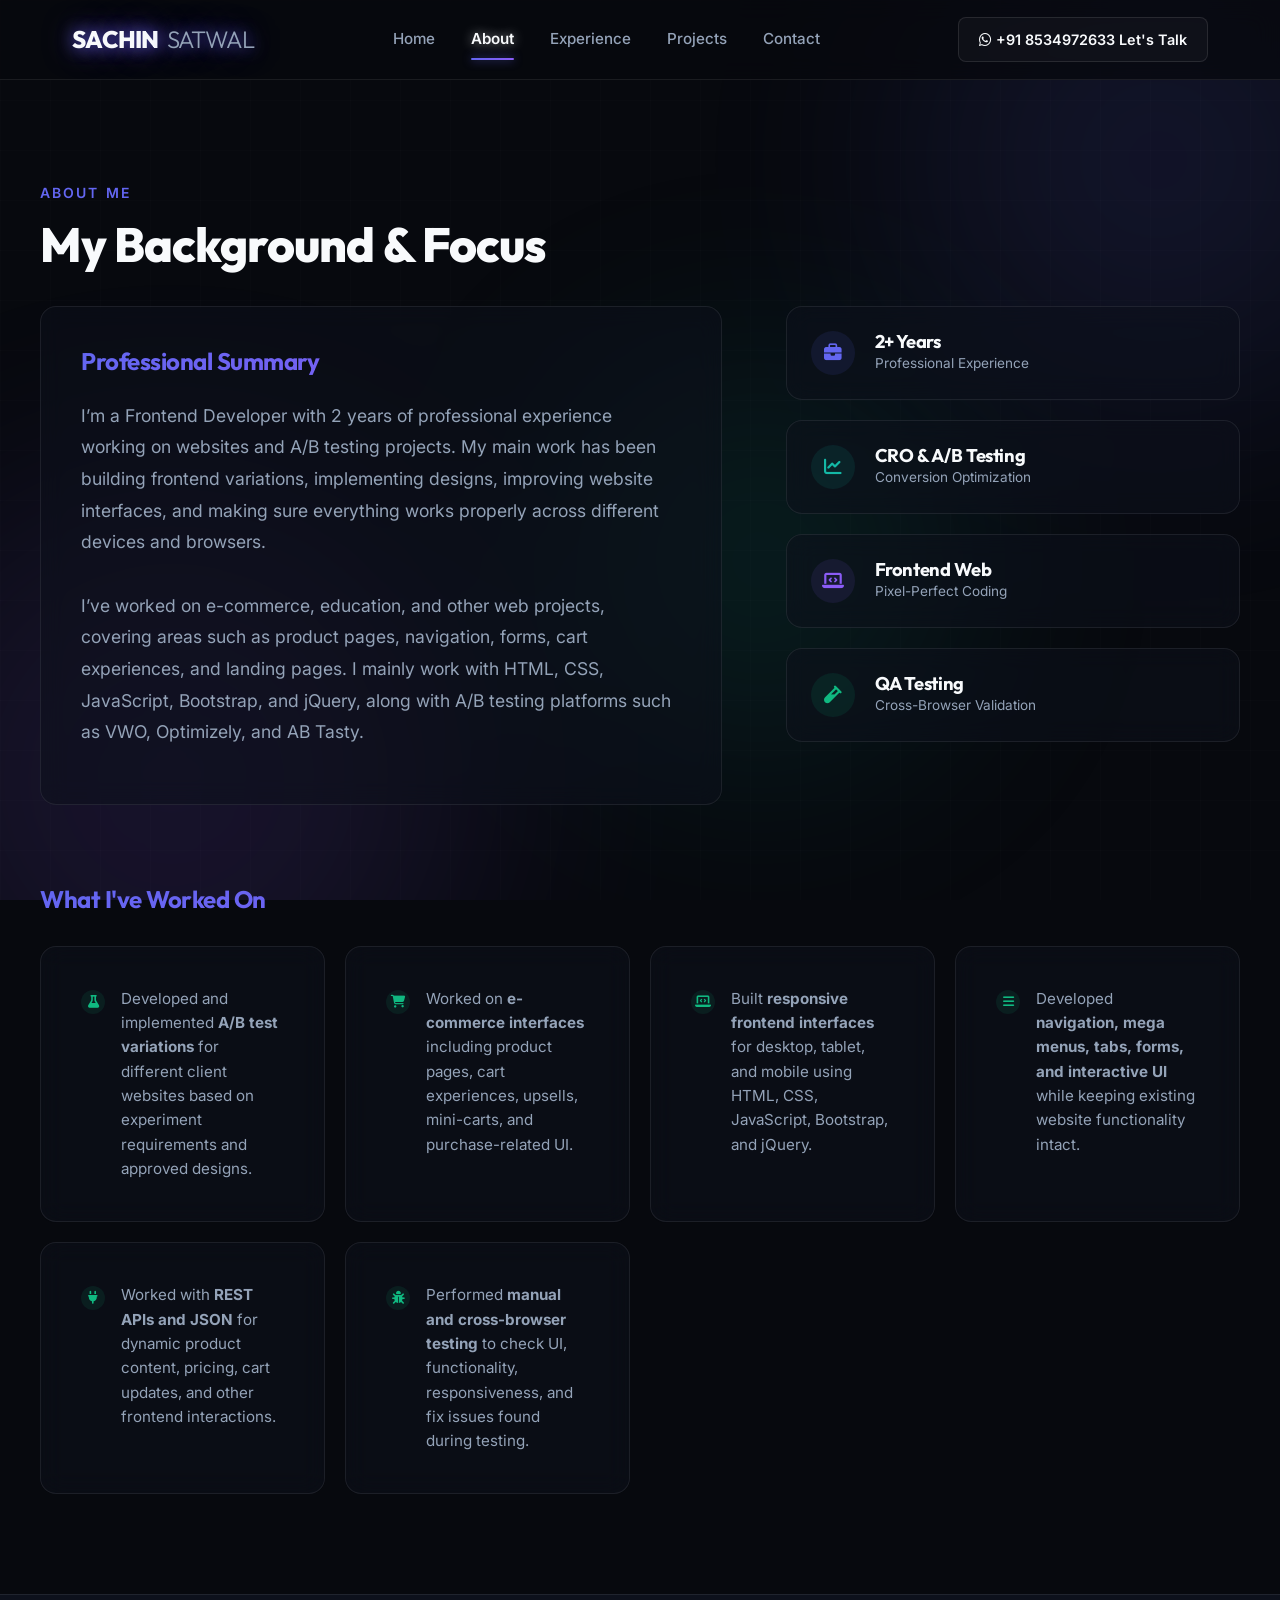
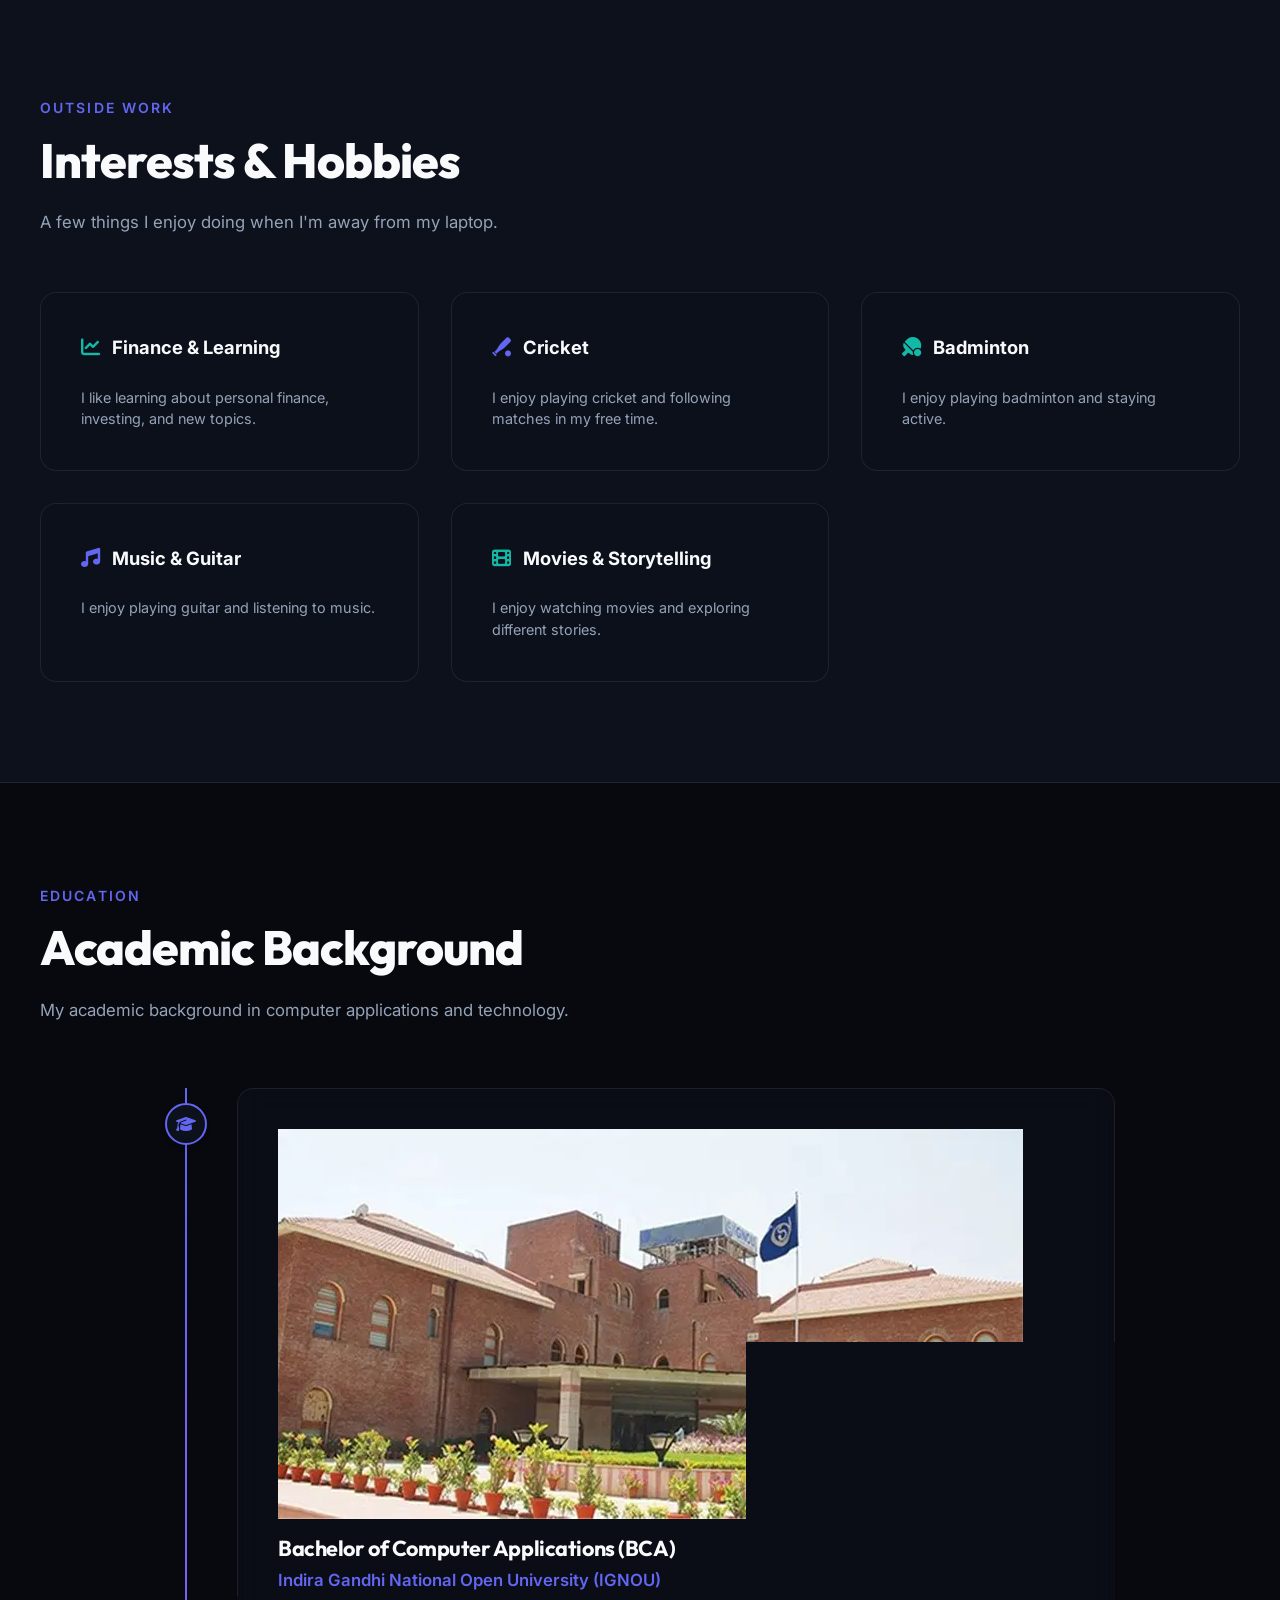
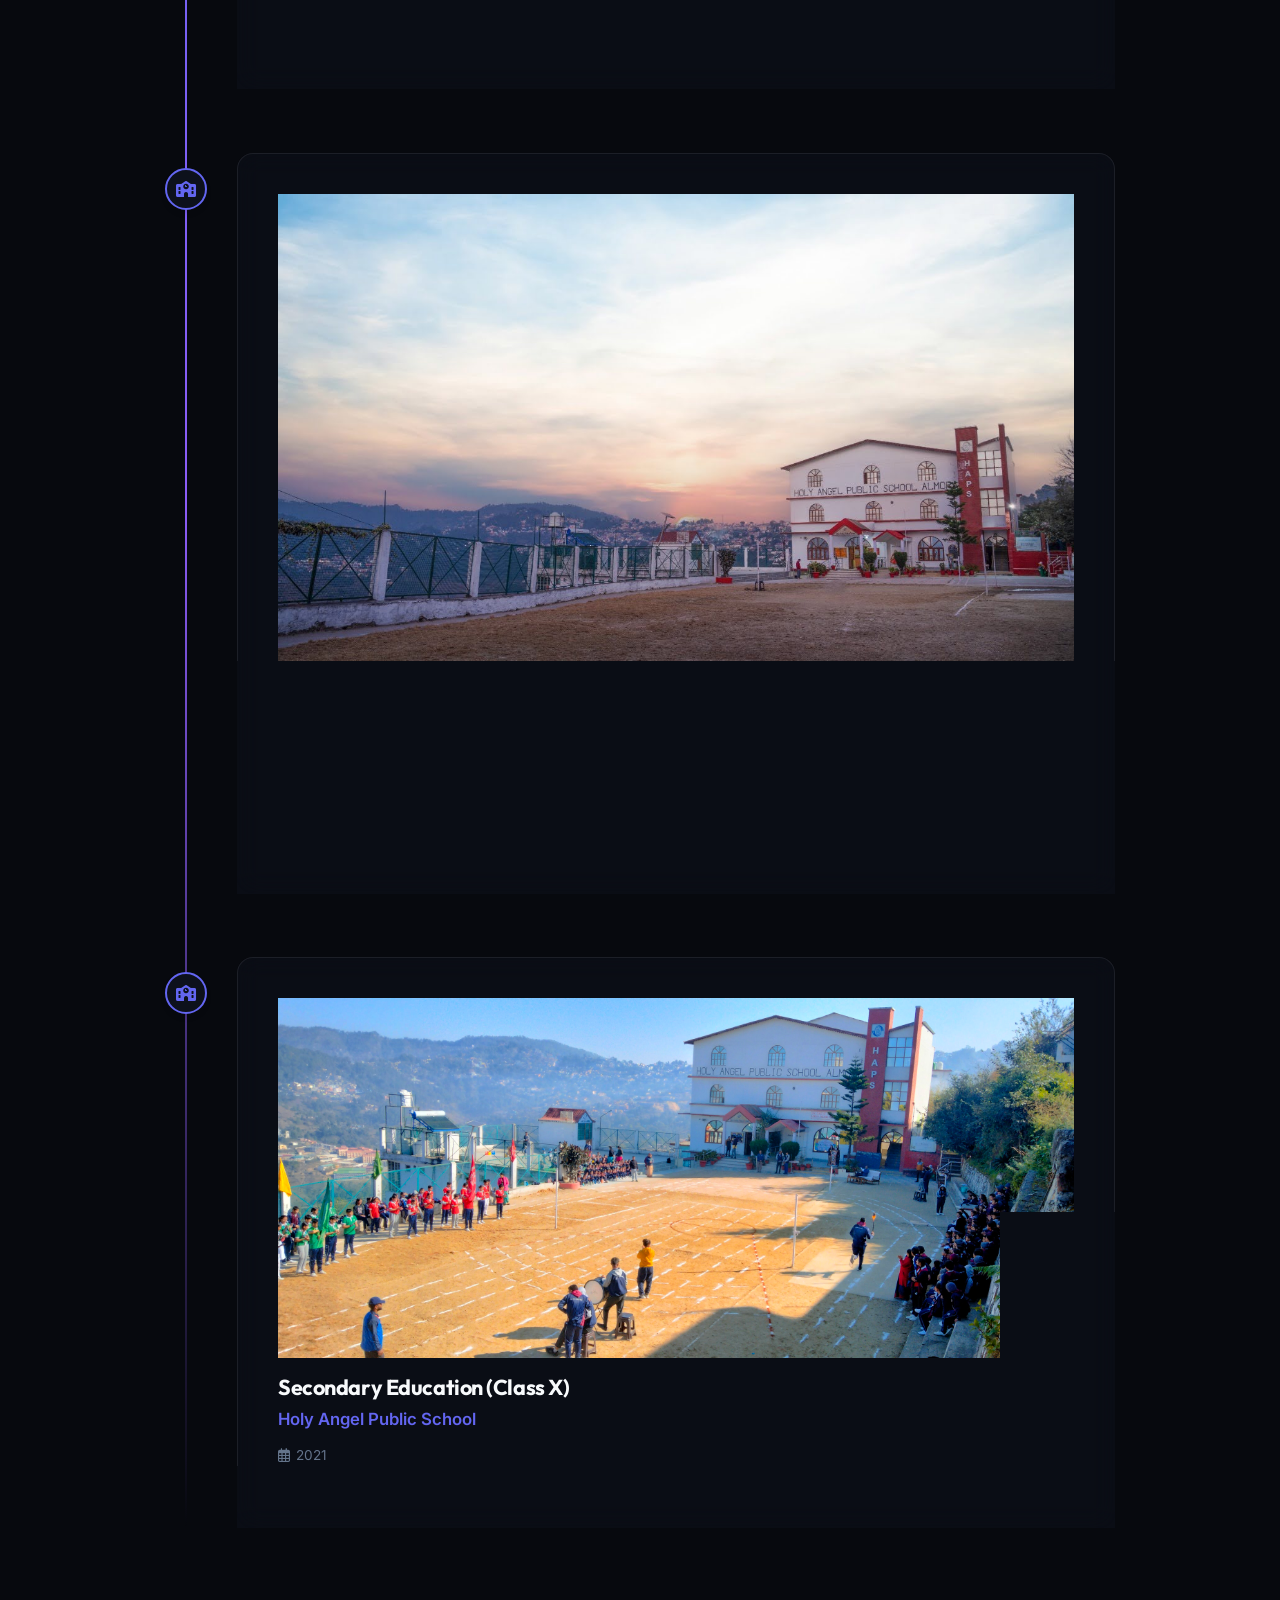
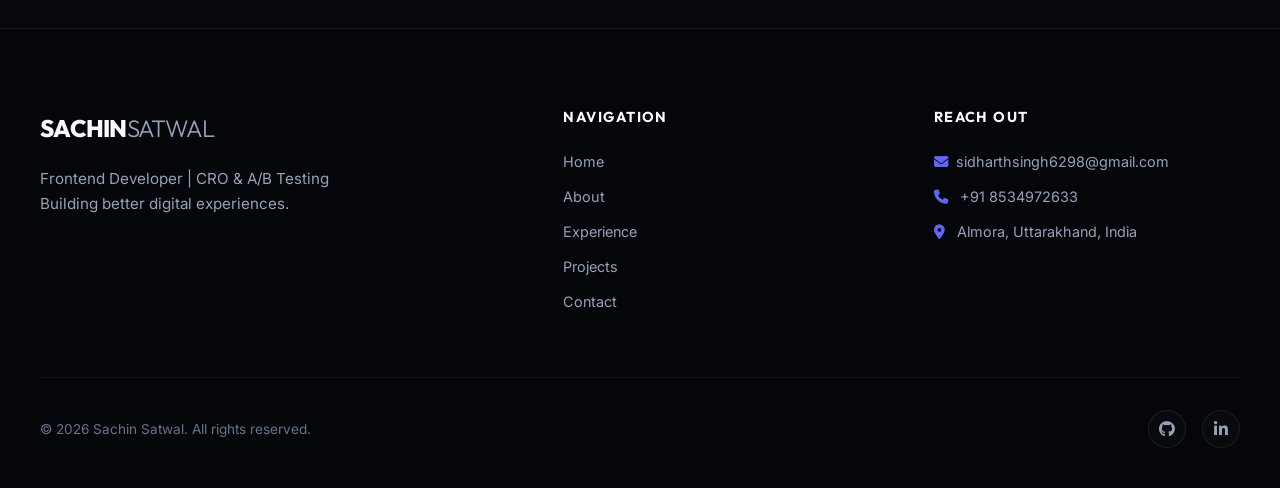
==== commit a3213d68: "Update portfolio" ====
--- a/about.html
+++ b/about.html
@@ -67,7 +67,7 @@
                 <div class="reveal">
                     <span class="section-subtitle">About Me</span>
                     <h1 class="section-title">My Background & Focus</h1>
-                    <p class="section-description">A professional look into my experience, goals, and technical foundations.</p>
+                    <!-- <p class="section-description">A professional look into my experience, goals, and technical foundations.</p> -->
                 </div>
 
                 <div class="about-layout" style="margin-bottom: 5rem;">
@@ -76,7 +76,9 @@
                         <div class="glass-card">
                             <h2 style="font-family: var(--font-heading); font-size: 1.5rem; margin-bottom: 1.5rem;" class="text-gradient-primary">Professional Summary</h2>
                             <p class="about-summary">
-                                I’m a Frontend Developer with 2 years of professional experience building responsive, user-focused web experiences with a strong focus on CRO and A/B Testing. I combine frontend development with experimentation to identify user friction, develop testable hypotheses, and optimize CTAs, forms, layouts, and checkout experiences. My technical foundation includes HTML, CSS, JavaScript, Bootstrap, Tailwind CSS, and jQuery, along with hands-on experience in manual QA and cross-browser testing. I also use AI-assisted development tools for code exploration, debugging, and development support while reviewing and validating the final implementation.
+                                I’m a Frontend Developer with 2 years of professional experience working on websites and A/B testing projects. My main work has been building frontend variations, implementing designs, improving website interfaces, and making sure everything works properly across different devices and browsers.<br><br>
+
+                                I’ve worked on e-commerce, education, and other web projects, covering areas such as product pages, navigation, forms, cart experiences, and landing pages. I mainly work with HTML, CSS, JavaScript, Bootstrap, and jQuery, along with A/B testing platforms such as VWO, Optimizely, and AB Tasty.
                             </p>
                             <p class="about-summary" style="margin-top: 1rem;">
                             </p>
@@ -127,10 +129,12 @@
                 </div>
 
                 <!-- Career Highlights -->
+
 <div class="reveal">
+
     <h3 style="font-family: var(--font-heading); font-size: 1.5rem; margin-bottom: 2rem;"
         class="text-gradient-primary">
-        Key Career Highlights
+        What I've Worked On
     </h3>
 
     <div class="highlights-list">
@@ -140,16 +144,18 @@
                 <i class="fas fa-flask"></i>
             </div>
             <div class="highlight-text">
-                Contributed to <strong>CRO and A/B Testing initiatives</strong> focused on improving user journeys, UI usability, and conversion opportunities.
-            </div>
-        </div>
-
-        <div class="glass-card highlight-item">
-            <div class="highlight-icon">
-                <i class="fas fa-chart-line"></i>
-            </div>
-            <div class="highlight-text">
-                Developed and evaluated <strong>test variations</strong> for landing pages, CTAs, forms, product experiences, and checkout flows.
+                Developed and implemented <strong>A/B test variations</strong> for different
+                client websites based on experiment requirements and approved designs.
+            </div>
+        </div>
+
+        <div class="glass-card highlight-item">
+            <div class="highlight-icon">
+                <i class="fas fa-shopping-cart"></i>
+            </div>
+            <div class="highlight-text">
+                Worked on <strong>e-commerce interfaces</strong> including product pages,
+                cart experiences, upsells, mini-carts, and purchase-related UI.
             </div>
         </div>
 
@@ -158,7 +164,28 @@
                 <i class="fas fa-laptop-code"></i>
             </div>
             <div class="highlight-text">
-                Built <strong>responsive, pixel-accurate interfaces</strong> from UI/UX designs across desktop, tablet, and mobile experiences.
+                Built <strong>responsive frontend interfaces</strong> for desktop, tablet,
+                and mobile using HTML, CSS, JavaScript, Bootstrap, and jQuery.
+            </div>
+        </div>
+
+        <div class="glass-card highlight-item">
+            <div class="highlight-icon">
+                <i class="fas fa-bars"></i>
+            </div>
+            <div class="highlight-text">
+                Developed <strong>navigation, mega menus, tabs, forms, and interactive UI</strong>
+                while keeping existing website functionality intact.
+            </div>
+        </div>
+
+        <div class="glass-card highlight-item">
+            <div class="highlight-icon">
+                <i class="fas fa-plug"></i>
+            </div>
+            <div class="highlight-text">
+                Worked with <strong>REST APIs and JSON</strong> for dynamic product content,
+                pricing, cart updates, and other frontend interactions.
             </div>
         </div>
 
@@ -167,43 +194,29 @@
                 <i class="fas fa-bug"></i>
             </div>
             <div class="highlight-text">
-                Performed <strong>manual QA and cross-browser testing</strong> to identify responsive, layout, and functional issues and improve overall usability.
-            </div>
-        </div>
-
-        <div class="glass-card highlight-item">
-            <div class="highlight-icon">
-                <i class="fas fa-code"></i>
-            </div>
-            <div class="highlight-text">
-                Developed reusable <strong>HTML, CSS, and JavaScript components</strong> to create consistent and maintainable frontend experiences.
-            </div>
-        </div>
-
-        <div class="glass-card highlight-item">
-            <div class="highlight-icon">
-                <i class="fas fa-robot"></i>
-            </div>
-            <div class="highlight-text">
-                Used <strong>AI-assisted development tools</strong> for code exploration, debugging, problem-solving, and development support while reviewing and validating final implementations.
-            </div>
-        </div>
-
-    </div>
+                Performed <strong>manual and cross-browser testing</strong> to check UI,
+                functionality, responsiveness, and fix issues found during testing.
+            </div>
+        </div>
+
+    </div>
+
 </div>
-            </div>
         </section>
 
         <!-- Interests & Hobbies Section -->
+
 <section style="background: var(--bg-secondary); border-top: 1px solid var(--card-border); border-bottom: 1px solid var(--card-border);">
+
     <div class="container">
 
         <div class="reveal">
-            <span class="section-subtitle">Beyond Work</span>
+            <span class="section-subtitle">Outside Work</span>
+
             <h2 class="section-title">Interests & Hobbies</h2>
 
             <p class="section-description">
-                Outside of development and experimentation, I enjoy activities that keep me curious, creative, active, and continuously learning.
+                A few things I enjoy doing when I'm away from my laptop.
             </p>
         </div>
 
@@ -218,7 +231,7 @@
                 </div>
 
                 <p style="color: var(--text-secondary); font-size: 0.9rem; line-height: 1.5; margin-top: 1rem;">
-                    Exploring personal finance, investing, and continuous learning.
+                    I like learning about personal finance, investing, and new topics.
                 </p>
             </div>
 
@@ -231,7 +244,7 @@
                 </div>
 
                 <p style="color: var(--text-secondary); font-size: 0.9rem; line-height: 1.5; margin-top: 1rem;">
-                    Enjoy playing cricket and developing strategic thinking and teamwork.
+                    I enjoy playing cricket and following matches in my free time.
                 </p>
             </div>
 
@@ -244,7 +257,7 @@
                 </div>
 
                 <p style="color: var(--text-secondary); font-size: 0.9rem; line-height: 1.5; margin-top: 1rem;">
-                    Staying active through badminton and maintaining focus and discipline.
+                    I enjoy playing badminton and staying active.
                 </p>
             </div>
 
@@ -257,7 +270,7 @@
                 </div>
 
                 <p style="color: var(--text-secondary); font-size: 0.9rem; line-height: 1.5; margin-top: 1rem;">
-                    Playing guitar and listening to music as a creative outlet.
+                    I enjoy playing guitar and listening to music.
                 </p>
             </div>
 
@@ -270,13 +283,14 @@
                 </div>
 
                 <p style="color: var(--text-secondary); font-size: 0.9rem; line-height: 1.5; margin-top: 1rem;">
-                    Enjoying different genres and exploring creative perspectives.
-                </p>
-            </div>
-
-        </div>
-
-    </div>
+                    I enjoy watching movies and exploring different stories.
+                </p>
+            </div>
+
+        </div>
+
+    </div>
+
 </section>
 
         <!-- Education Section -->
@@ -324,10 +338,10 @@
                                     2023 – 2026
                                 </span>
 
-                                <span>
+                                <!-- <span>
                                     <i class="fas fa-circle-notch"></i>
                                     Currently Pursuing
-                                </span>
+                                </span> -->
                             </div>
 
                         </div>
@@ -451,7 +465,7 @@
             <div class="footer-links-col">
                 <h4 class="footer-col-title">Reach Out</h4>
                 <div class="footer-contact-info">
-                    <p><i class="fas fa-envelope" style="color: var(--accent-indigo); margin-right: 0.5rem;"></i> sidharthsinghgh@gmail.com</p>
+                    <p><i class="fas fa-envelope" style="color: var(--accent-indigo); margin-right: 0.5rem;"></i>sidharthsingh6298@gmail.com</p>
                     <p><i class="fas fa-phone" style="color: var(--accent-indigo); margin-right: 0.5rem;"></i> +91 8534972633</p>
                     <p><i class="fas fa-location-dot" style="color: var(--accent-indigo); margin-right: 0.5rem;"></i> Almora, Uttarakhand, India</p>
                 </div>
--- a/style.css
+++ b/style.css
@@ -663,8 +663,15 @@
 .stat-title {
     font-size: 0.9rem;
     color: var(--text-secondary);
-    font-weight: 500;
-}
+    font-weight: 600;
+}
+
+.stat-title span {
+    font-size: 0.8rem;
+    font-weight: 300;
+}
+
+
 
 /* ==========================================================================
    Section: About Me
@@ -2877,23 +2884,24 @@
 .featured-dev-card {
     padding: 0;
     overflow: hidden;
-    margin-top: 1rem;
+    margin-top: 1.5rem;
     border: 1px solid var(--card-border);
     background: var(--card-bg);
     border-radius: var(--radius-lg);
     box-shadow: var(--shadow-sm);
     transition: var(--transition-smooth);
+    position: relative;
 }
 
 .featured-dev-card:hover {
-    border-color: var(--card-border-hover);
+    border-color: rgba(99, 102, 241, 0.4);
     transform: translateY(-4px);
-    box-shadow: var(--shadow-lg), 0 0 35px rgba(99, 102, 241, 0.2);
+    box-shadow: var(--shadow-lg), 0 0 40px rgba(99, 102, 241, 0.2);
 }
 
 .featured-dev-layout {
     display: grid;
-    grid-template-columns: 1fr;
+    grid-template-columns: 1.15fr 1fr;
     align-items: stretch;
 }
 
@@ -2904,13 +2912,64 @@
     align-items: center;
     justify-content: center;
     border-right: 1px solid var(--card-border);
-    min-height: 500px;
+    min-height: 520px;
+    overflow: hidden;
+}
+
+.media-live-badge {
+    position: absolute;
+    top: 1rem;
+    left: 1rem;
+    background: rgba(13, 17, 28, 0.88);
+    border: 1px solid rgba(16, 185, 129, 0.4);
+    padding: 0.35rem 0.85rem;
+    border-radius: 999px;
+    font-size: 0.78rem;
+    font-weight: 700;
+    letter-spacing: 0.04em;
+    color: #10b981;
+    z-index: 5;
+    display: inline-flex;
+    align-items: center;
+    backdrop-filter: blur(8px);
+    -webkit-backdrop-filter: blur(8px);
+    box-shadow: 0 4px 15px rgba(0, 0, 0, 0.4);
+}
+
+.live-status-indicator {
+    display: inline-block;
+    width: 8px;
+    height: 8px;
+    background: #10b981;
+    border-radius: 50%;
+    margin-right: 0.45rem;
+    box-shadow: 0 0 0 0 rgba(16, 185, 129, 0.7);
+    animation: livePulse 2s infinite;
+}
+
+@keyframes livePulse {
+    0% {
+        transform: scale(0.95);
+        box-shadow: 0 0 0 0 rgba(16, 185, 129, 0.7);
+    }
+    70% {
+        transform: scale(1);
+        box-shadow: 0 0 0 7px rgba(16, 185, 129, 0);
+    }
+    100% {
+        transform: scale(0.95);
+        box-shadow: 0 0 0 0 rgba(16, 185, 129, 0);
+    }
 }
 
 .featured-carousel {
     height: 100%;
-    min-height: 500px;
+    min-height: 520px;
     width: 100%;
+}
+
+.featured-carousel .carousel-slides {
+    height: 100%;
 }
 
 .featured-carousel .carousel-slide-item {
@@ -2918,17 +2977,23 @@
     align-items: center;
     justify-content: center;
     background: #04060a;
+    height: 100%;
 }
 
 .featured-carousel .carousel-slide-item img {
     width: 100%;
     height: 100%;
     object-fit: contain;
-    padding: 1.5rem;
+    padding: 1.75rem;
+    transition: transform 0.4s ease;
+}
+
+.featured-dev-card:hover .featured-carousel .carousel-slide-item img {
+    transform: scale(1.02);
 }
 
 .featured-dev-content {
-    padding: 3rem 2.5rem;
+    padding: 2.75rem 2.5rem;
     display: flex;
     flex-direction: column;
     justify-content: center;
@@ -2948,10 +3013,13 @@
     font-size: 0.78rem;
     letter-spacing: 0.08em;
     text-transform: uppercase;
-    background: rgba(99, 102, 241, 0.1);
-    border: 1px solid rgba(99, 102, 241, 0.25);
+    background: rgba(99, 102, 241, 0.12);
+    border: 1px solid rgba(99, 102, 241, 0.3);
     padding: 0.3rem 0.85rem;
     border-radius: 100px;
+    display: inline-flex;
+    align-items: center;
+    gap: 0.35rem;
 }
 
 .featured-dev-type {
@@ -2961,7 +3029,7 @@
 }
 
 .featured-dev-title {
-    font-size: clamp(1.4rem, 2.2vw, 1.85rem);
+    font-size: clamp(1.4rem, 2vw, 1.85rem);
     font-weight: 800;
     margin-bottom: 1rem;
     line-height: 1.3;
@@ -3051,6 +3119,29 @@
     flex-wrap: wrap;
 }
 
+.btn-live-site {
+    display: inline-flex;
+    align-items: center;
+    gap: 0.55rem;
+    padding: 0.7rem 1.6rem;
+    font-size: 0.95rem;
+    font-weight: 700;
+    letter-spacing: 0.02em;
+    background: linear-gradient(135deg, #4f46e5 0%, #06b6d4 100%);
+    box-shadow: 0 4px 20px rgba(6, 182, 212, 0.35), 0 0 15px rgba(79, 70, 229, 0.4);
+    border: none;
+    color: #ffffff;
+    border-radius: var(--radius-sm);
+    text-decoration: none;
+    transition: var(--transition-smooth);
+}
+
+.btn-live-site:hover {
+    box-shadow: 0 8px 30px rgba(6, 182, 212, 0.6), 0 0 25px rgba(79, 70, 229, 0.6);
+    transform: translateY(-3px) scale(1.02);
+    color: #ffffff;
+}
+
 /* Responsive styles for Featured Dev Section */
 @media (max-width: 992px) {
     .featured-dev-layout {
@@ -3060,12 +3151,12 @@
     .featured-dev-media {
         border-right: none;
         border-bottom: 1px solid var(--card-border);
-        min-height: 360px;
+        min-height: 380px;
     }
     
     .featured-carousel {
-        min-height: 360px;
-        height: 360px;
+        min-height: 380px;
+        height: 380px;
     }
     
     .featured-dev-content {
@@ -3079,16 +3170,27 @@
     }
     
     .featured-carousel {
-        min-height: 260px;
-        height: 260px;
+        min-height: 280px;
+        height: 280px;
     }
     
     .featured-dev-media {
-        min-height: 260px;
+        min-height: 280px;
     }
 
     .featured-dev-content {
         padding: 1.75rem 1.25rem;
+    }
+
+    .featured-dev-actions {
+        flex-direction: column;
+        width: 100%;
+    }
+
+    .featured-dev-actions .btn,
+    .featured-dev-actions .btn-live-site {
+        width: 100%;
+        justify-content: center;
     }
 }
 
@@ -3120,6 +3222,7 @@
     transition: var(--transition-fast);
     backdrop-filter: blur(8px);
     -webkit-backdrop-filter: blur(8px);
+    text-decoration: none;
 }
 
 .section-jump-pill i {
@@ -3136,7 +3239,8 @@
 }
 
 .section-jump-pill.active-teal:hover,
-.section-jump-pill.active-teal.active {
+.section-jump-pill.active-teal.active,
+.section-jump-pill[href="#cro-section"].active {
     background: rgba(20, 184, 166, 0.15);
     border-color: var(--accent-teal);
     box-shadow: 0 0 20px rgba(20, 184, 166, 0.2);
@@ -3365,7 +3469,8 @@
     }
     
     .section-jump-nav {
-        margin-bottom: 2rem;
+        margin-bottom: 0rem;
+        margin-top: 3rem;
     }
     
     .section-jump-pill {
@@ -3374,4 +3479,140 @@
     }
 }
 
-
+/* ==========================================================================
+   Project Cards & Case Study Modal Developer Classes
+   ========================================================================== */
+.cro-projects-section {
+    padding-top: 1rem;
+    padding-bottom: 5rem;
+}
+
+.jump-nav-container {
+    padding-top: 2rem;
+}
+
+.text-teal {
+    color: var(--accent-teal) !important;
+}
+
+.text-indigo {
+    color: var(--accent-indigo) !important;
+}
+
+.text-violet {
+    color: var(--accent-violet) !important;
+}
+
+.text-emerald {
+    color: var(--accent-emerald) !important;
+}
+
+.project-media-col {
+    display: flex;
+    flex-direction: column;
+}
+
+.scroll-flex {
+    flex: 1;
+}
+
+.project-meta-row {
+    display: flex;
+    justify-content: space-between;
+    align-items: center;
+    margin-bottom: 0.75rem;
+}
+
+.project-meta-tag {
+    color: var(--accent-teal);
+    font-weight: 700;
+    font-size: 0.8rem;
+    letter-spacing: 0.05em;
+    text-transform: uppercase;
+}
+
+.project-meta-tag.tag-indigo {
+    color: var(--accent-indigo);
+}
+
+.project-meta-industry {
+    color: var(--text-muted);
+    font-size: 0.8rem;
+}
+
+.project-desc {
+    margin-bottom: 1rem;
+    font-size: 0.95rem;
+    color: var(--text-secondary);
+    line-height: 1.6;
+}
+
+.btn-case-study {
+    padding: 0.6rem 1.4rem;
+    font-size: 0.85rem;
+    border-radius: var(--radius-sm);
+    border: none;
+    cursor: pointer;
+}
+
+.btn-case-study i {
+    margin-left: 0.5rem;
+}
+
+.role-pill-full {
+    grid-column: 1 / -1;
+}
+
+.role-tags {
+    display: flex;
+    flex-wrap: wrap;
+    gap: 0.5rem;
+    margin-top: 0.35rem;
+}
+
+.tag-teal {
+    color: var(--accent-teal);
+}
+
+.tag-indigo {
+    color: var(--accent-indigo);
+}
+
+.modal-header-actions {
+    margin-top: 1.25rem;
+    display: flex;
+    gap: 0.75rem;
+    flex-wrap: wrap;
+}
+
+.modal-cta-box {
+    margin-top: 2rem;
+    padding: 1.5rem;
+    background: rgba(99, 102, 241, 0.06);
+    border: 1px solid rgba(99, 102, 241, 0.2);
+    border-radius: var(--radius-sm);
+    display: flex;
+    justify-content: space-between;
+    align-items: center;
+    flex-wrap: wrap;
+    gap: 1rem;
+}
+
+.modal-cta-title {
+    font-size: 1.05rem;
+    font-weight: 700;
+    margin-bottom: 0.25rem;
+    color: var(--text-primary);
+}
+
+.modal-cta-desc {
+    font-size: 0.85rem;
+    color: var(--text-secondary);
+    margin: 0;
+}
+
+#project-running-navigation,
+#project-sliding-cart,
+#project-mini-cart{
+    display: none;
+}
